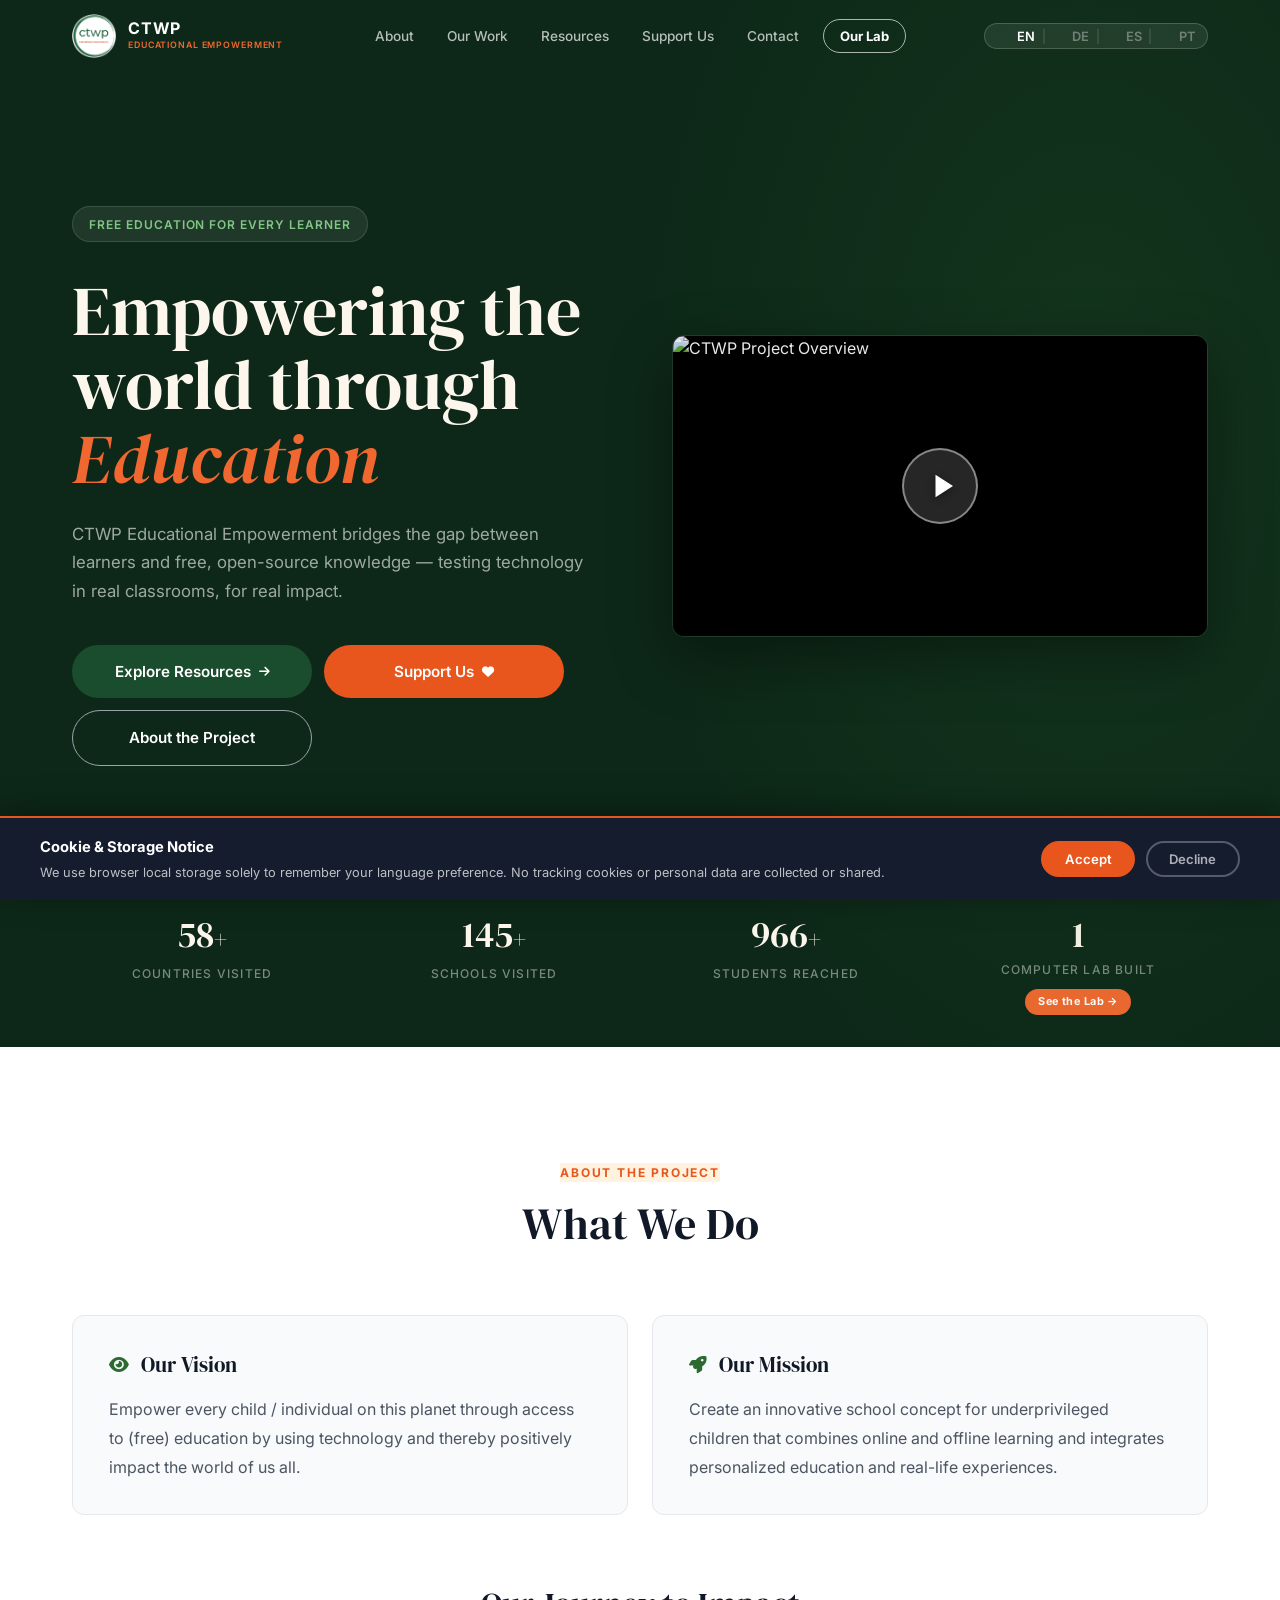
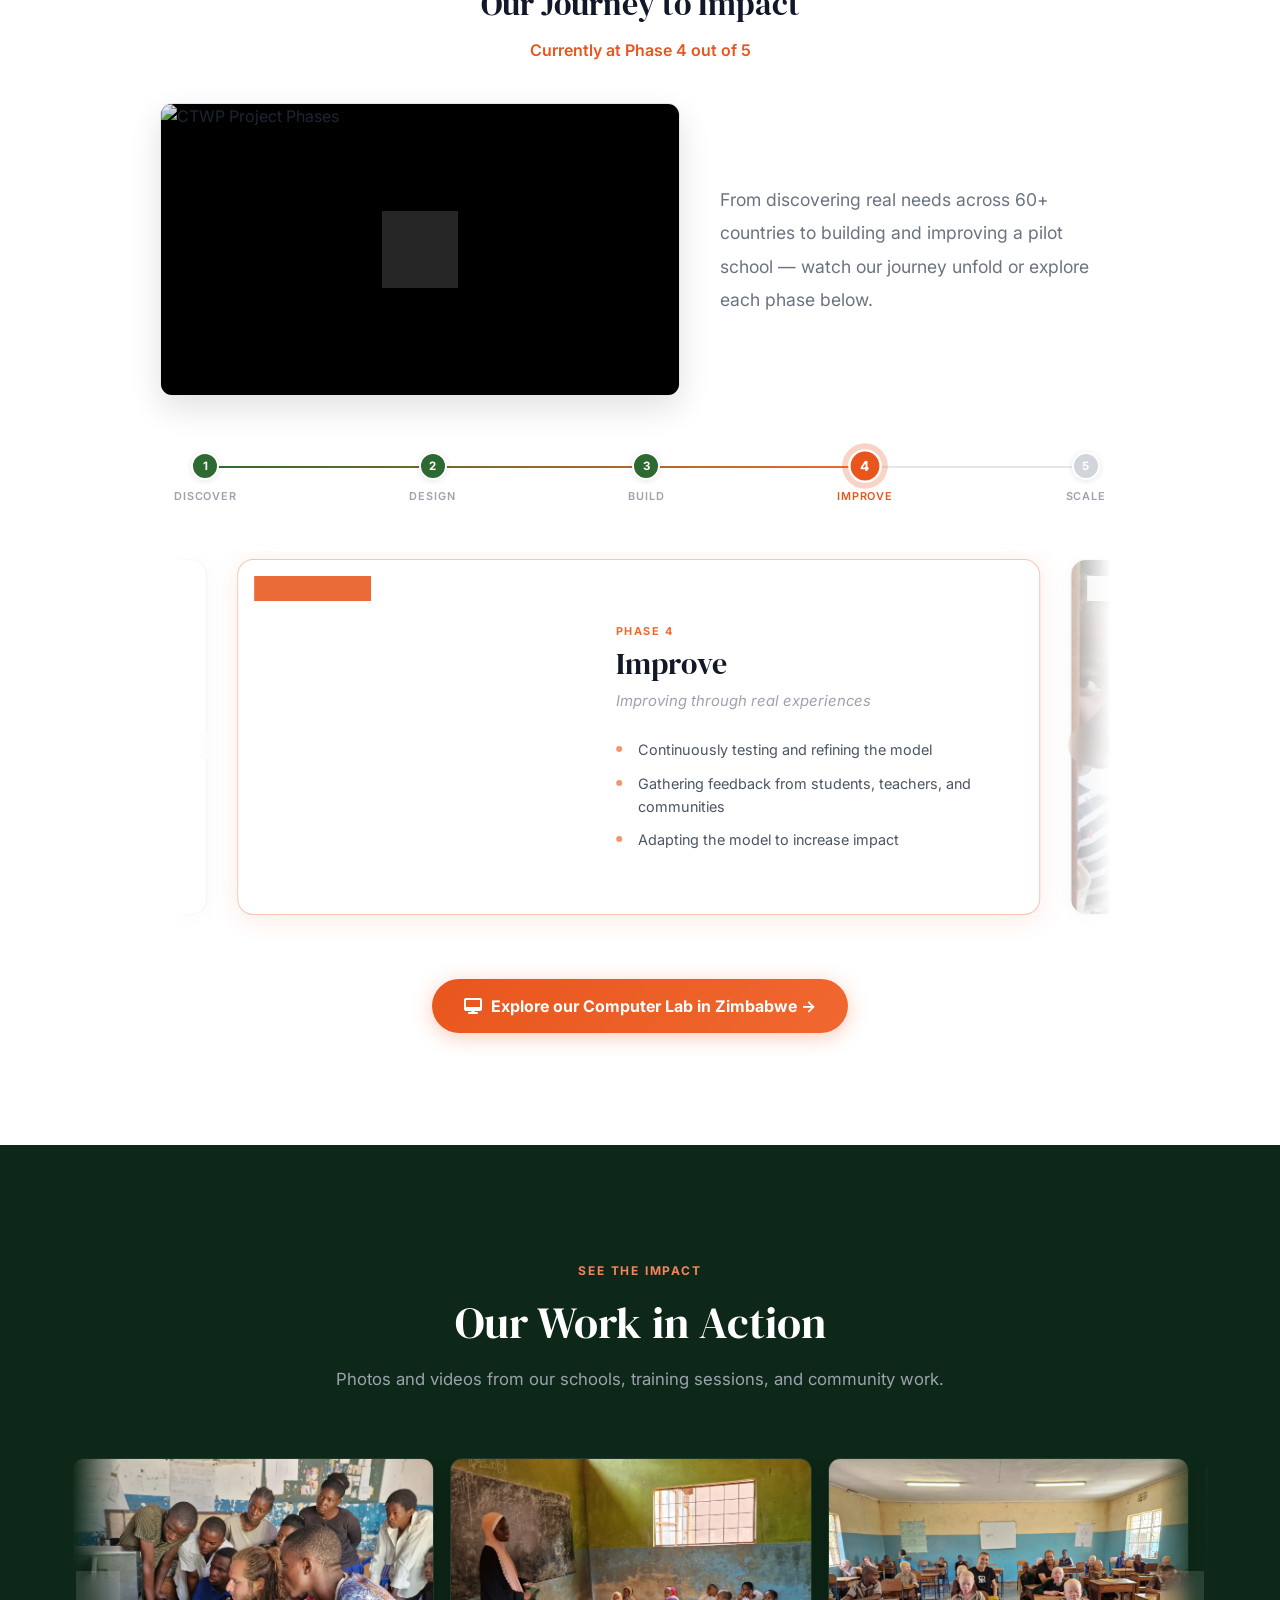
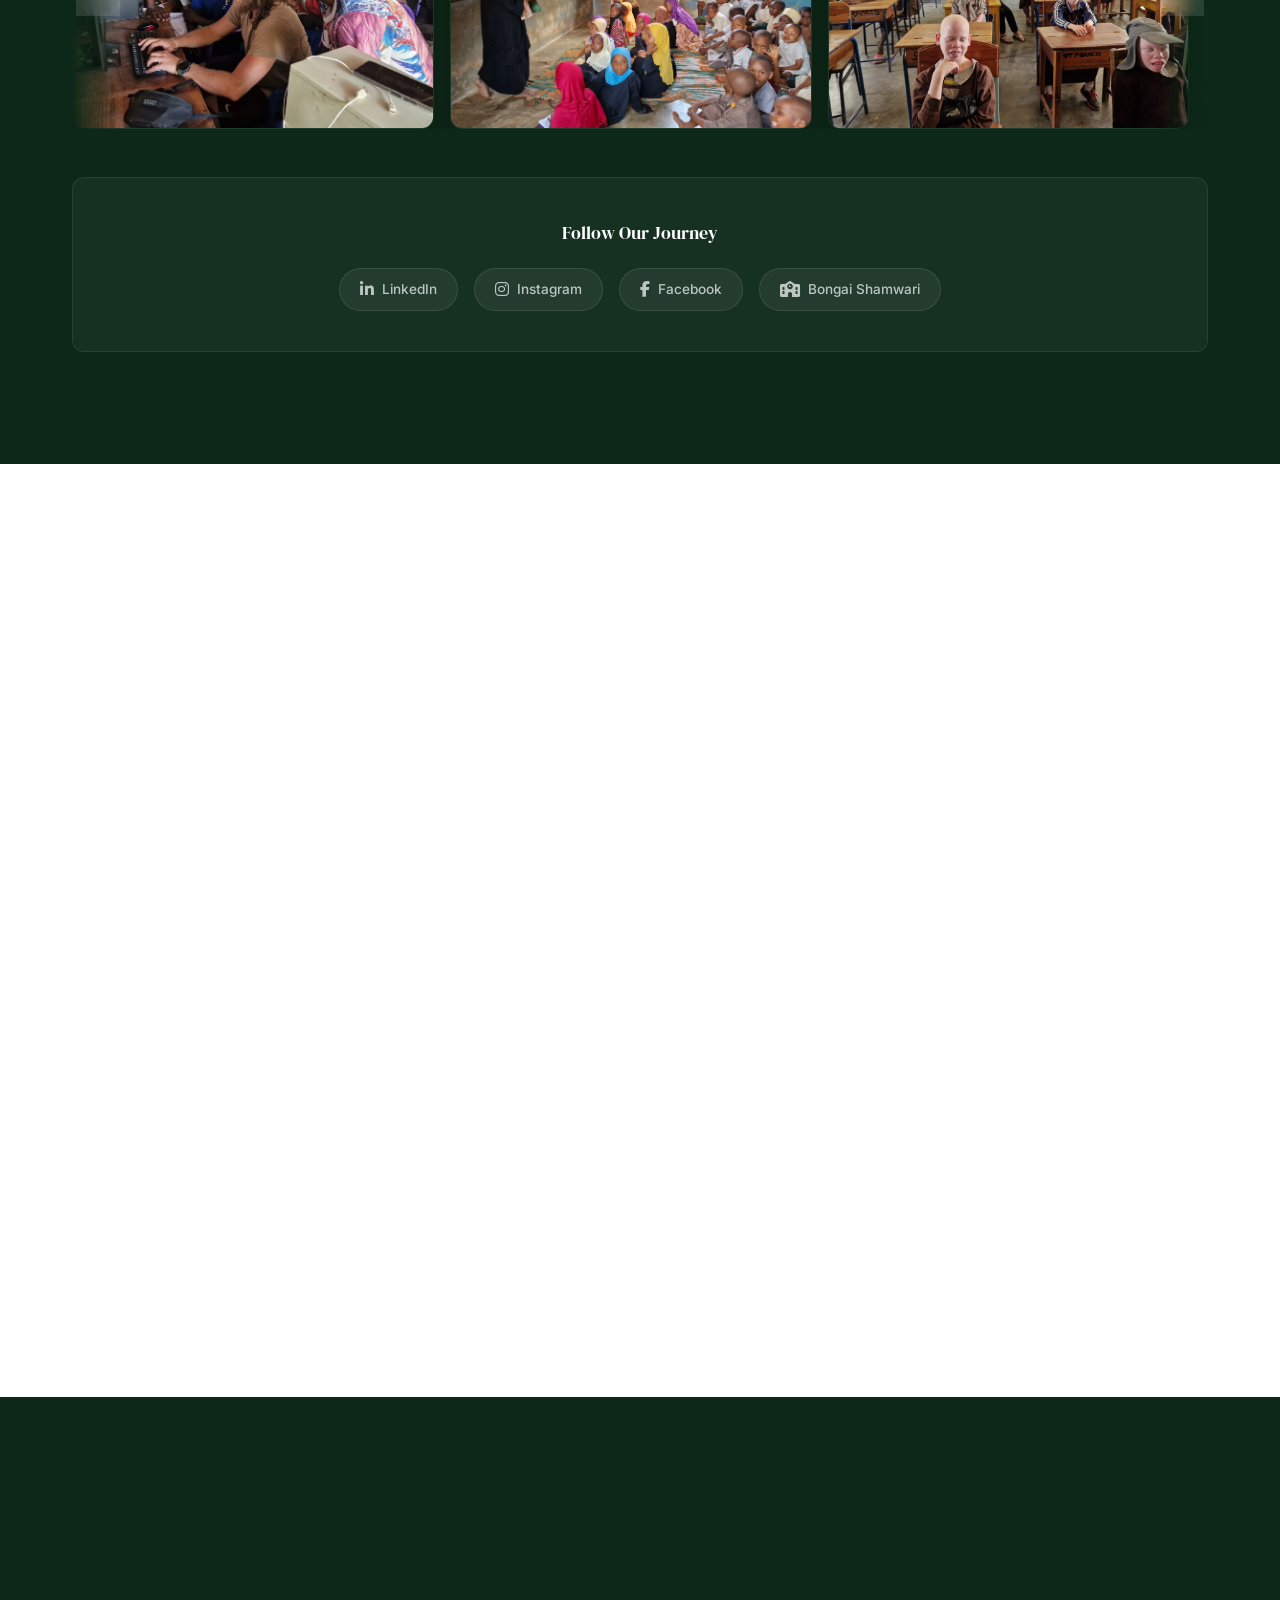
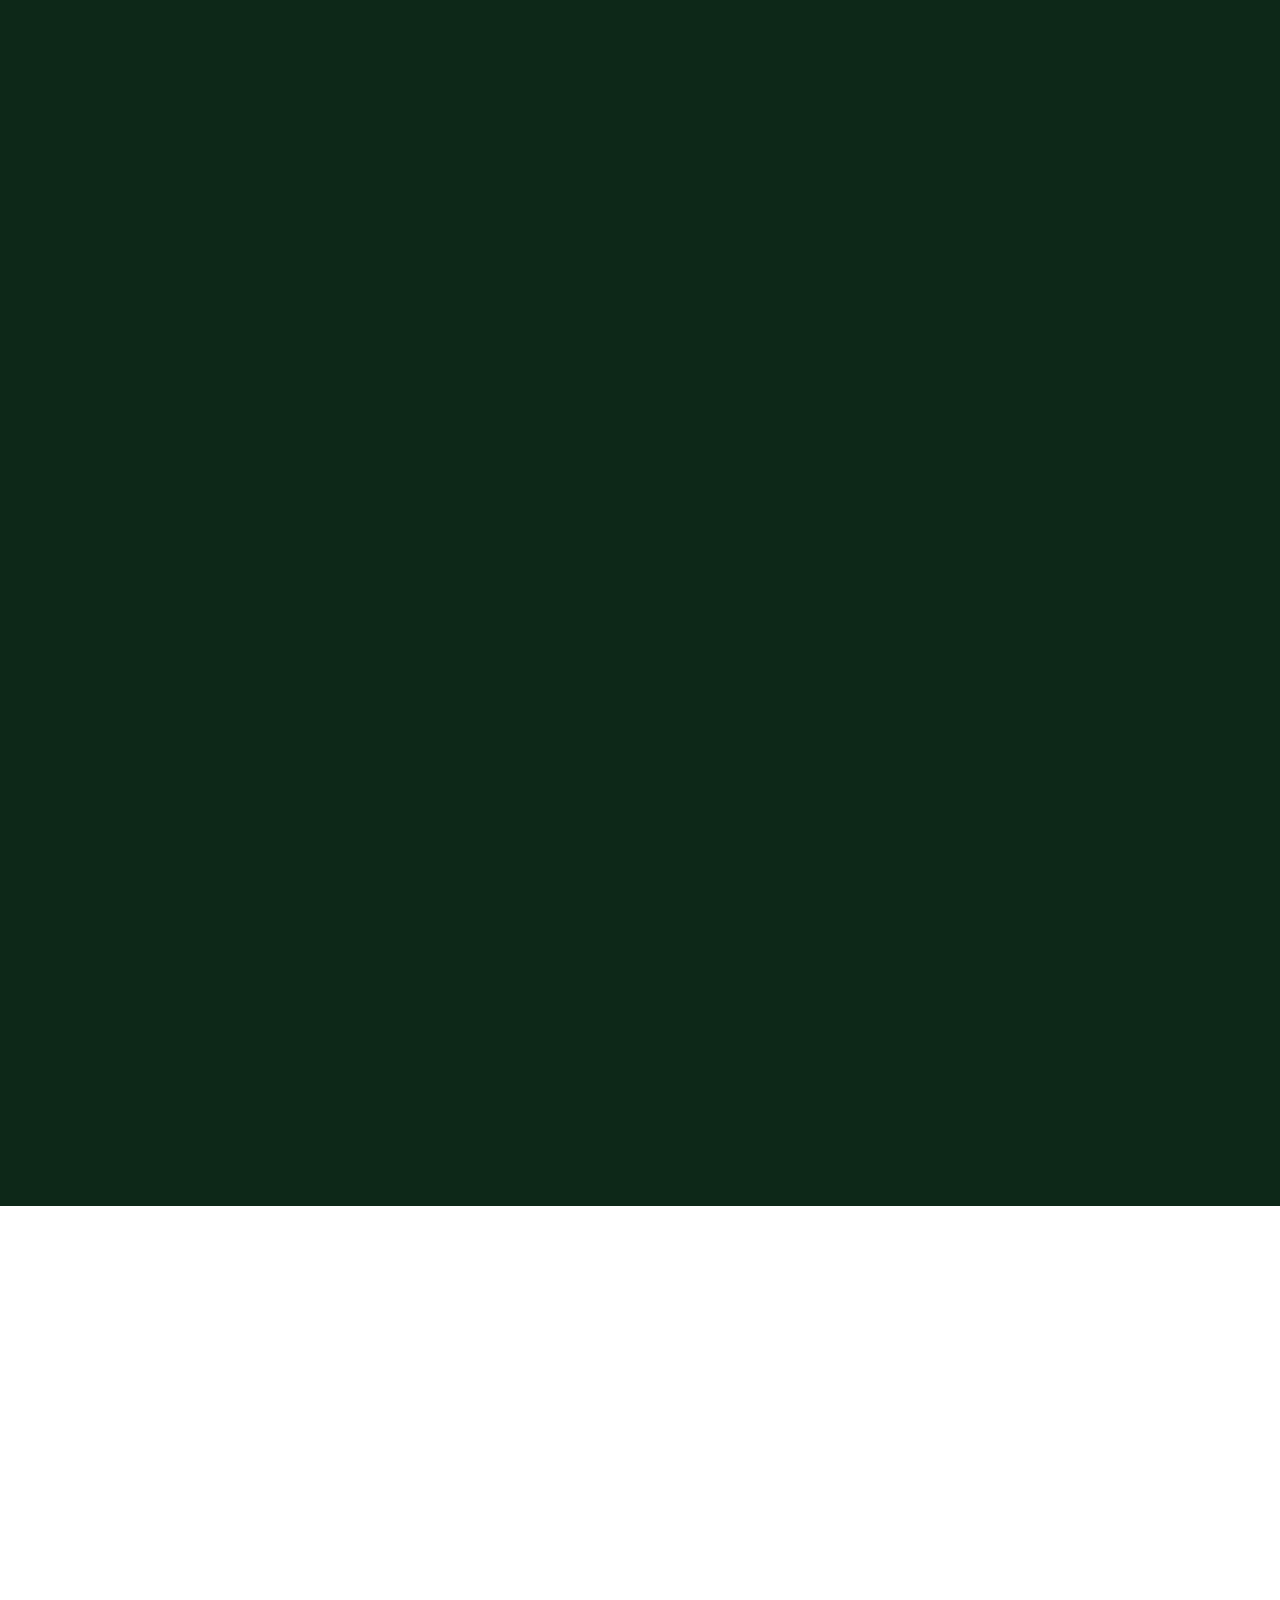
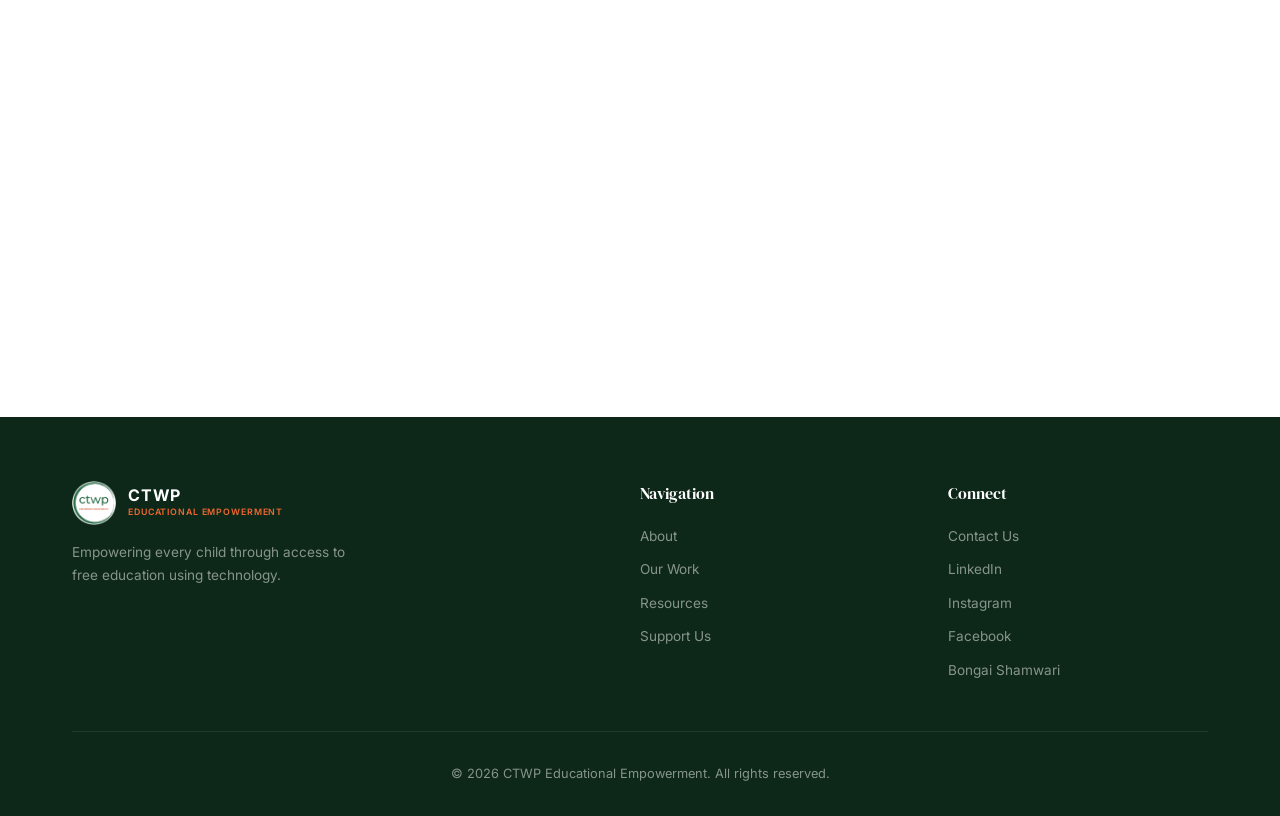
==== index.html @ 100e833b "i18n: add Portuguese (Brazil) as a fourth language UI: 4-way toggle EN | DE | ES | PT (Brazilian fla" ====
<!DOCTYPE html>
<html lang="en">
<head>
  <meta charset="UTF-8">
  <meta name="viewport" content="width=device-width, initial-scale=1.0">
  <meta name="description" content="CTWP Educational Empowerment offers free, curated learning resources for K–12 students, teachers, and university students — and builds computer labs for children in Zimbabwe and across Africa.">
  <meta name="keywords" content="free educational resources, education Africa, CTWP educational empowerment, digital education Zimbabwe, free learning resources, NGO education, teacher resources, student resources">
  <meta name="author" content="CTWP Educational Empowerment">
  <meta name="robots" content="index, follow">
  <title>CTWP Educational Empowerment | Free Learning Resources for Students &amp; Teachers</title>
  <!-- Canonical -->
  <link rel="canonical" href="https://www.ctwp-education.eu.org/">
  <!-- Open Graph -->
  <meta property="og:type" content="website">
  <meta property="og:url" content="https://www.ctwp-education.eu.org/">
  <meta property="og:site_name" content="CTWP Educational Empowerment">
  <meta property="og:title" content="CTWP Educational Empowerment | Free Learning Resources for Students &amp; Teachers">
  <meta property="og:description" content="Free curated learning resources for K–12 students, teachers, and university students — plus digital education projects in underserved communities across Africa.">
  <meta property="og:image" content="https://www.ctwp-education.eu.org/assets/images/Malawi_Salima_Classroom.webp">
  <meta property="og:locale" content="en_US">
  <meta property="og:locale:alternate" content="de_DE">
  <meta property="og:locale:alternate" content="es_ES">
  <meta property="og:locale:alternate" content="pt_BR">
  <link rel="alternate" hreflang="en" href="https://www.ctwp-education.eu.org/">
  <link rel="alternate" hreflang="de" href="https://www.ctwp-education.eu.org/">
  <link rel="alternate" hreflang="es" href="https://www.ctwp-education.eu.org/">
  <link rel="alternate" hreflang="pt-BR" href="https://www.ctwp-education.eu.org/">
  <link rel="alternate" hreflang="x-default" href="https://www.ctwp-education.eu.org/">
  <!-- Twitter Card -->
  <meta name="twitter:card" content="summary_large_image">
  <meta name="twitter:title" content="CTWP Educational Empowerment | Free Learning Resources">
  <meta name="twitter:description" content="Free curated learning resources for K–12 students, teachers, and university students — plus digital education projects in Africa.">
  <meta name="twitter:image" content="https://www.ctwp-education.eu.org/assets/images/Malawi_Salima_Classroom.webp">
  <!-- JSON-LD: Organization -->
  <script type="application/ld+json">
  {
    "@context": "https://schema.org",
    "@type": "NGO",
    "name": "CTWP Educational Empowerment",
    "url": "https://www.ctwp-education.eu.org/",
    "logo": "https://www.ctwp-education.eu.org/assets/images/Logos/ctwp%20logo%20round.webp",
    "description": "CTWP Educational Empowerment provides free educational resources for students and teachers worldwide, and builds digital learning infrastructure in underserved communities.",
    "foundingLocation": {
      "@type": "Place",
      "name": "Basel, Switzerland"
    },
    "areaServed": "Worldwide",
    "knowsAbout": ["Digital Education", "Free Learning Resources", "Educational Technology", "Africa Development"],
    "hasOfferCatalog": {
      "@type": "OfferCatalog",
      "name": "Free Educational Resources",
      "itemListElement": [
        {"@type": "Offer", "itemOffered": {"@type": "Course", "name": "K–12 Student Resources", "url": "https://www.ctwp-education.eu.org/students.html"}},
        {"@type": "Offer", "itemOffered": {"@type": "Course", "name": "Teacher Resources", "url": "https://www.ctwp-education.eu.org/teachers.html"}},
        {"@type": "Offer", "itemOffered": {"@type": "Course", "name": "University Student Resources", "url": "https://www.ctwp-education.eu.org/university.html"}}
      ]
    }
  }
  </script>
  <!-- DNS / Preconnect -->
  <link rel="preconnect" href="https://fonts.googleapis.com">
  <link rel="preconnect" href="https://fonts.gstatic.com" crossorigin>
  <link rel="preconnect" href="https://images.unsplash.com">
  <link rel="preconnect" href="https://cdnjs.cloudflare.com">
  <link rel="preconnect" href="https://cdn.jsdelivr.net">
  <link rel="dns-prefetch" href="https://www.youtube-nocookie.com">
  <link rel="dns-prefetch" href="https://i.ytimg.com">

  <!-- Critical CSS (blocking) -->
  <link rel="stylesheet" href="assets/css/style.css?v=21">

  <!-- Non-render-blocking: Google Fonts -->
  <link rel="preload" as="style" href="https://fonts.googleapis.com/css2?family=DM+Serif+Display:ital@0;1&family=Inter:wght@300;400;500;600;700&display=swap" onload="this.onload=null;this.rel='stylesheet'">
  <noscript><link href="https://fonts.googleapis.com/css2?family=DM+Serif+Display:ital@0;1&family=Inter:wght@300;400;500;600;700&display=swap" rel="stylesheet"></noscript>

  <!-- Non-render-blocking: Font Awesome -->
  <link rel="preload" as="style" href="https://cdnjs.cloudflare.com/ajax/libs/font-awesome/6.5.1/css/all.min.css" onload="this.onload=null;this.rel='stylesheet'">
  <noscript><link rel="stylesheet" href="https://cdnjs.cloudflare.com/ajax/libs/font-awesome/6.5.1/css/all.min.css"></noscript>

  <!-- Non-render-blocking: Flag icons -->
  <link rel="preload" as="style" href="https://cdn.jsdelivr.net/gh/lipis/flag-icons@7.2.3/css/flag-icons.min.css" onload="this.onload=null;this.rel='stylesheet'">
  <noscript><link rel="stylesheet" href="https://cdn.jsdelivr.net/gh/lipis/flag-icons@7.2.3/css/flag-icons.min.css"></noscript>

  <!-- Favicon & preload critical images -->
  <link rel="icon" type="image/webp" href="assets/images/Logos/ctwp logo round.webp">
  <link rel="preload" as="image" href="assets/images/Logos/ctwp logo round.webp" type="image/webp" fetchpriority="high">
  <link rel="preload" as="image" href="assets/images/Malawi_Salima_Classroom.webp" type="image/webp">
  <!-- Google tag (gtag.js) -->
  <script async src="https://www.googletagmanager.com/gtag/js?id=G-W6JYDY61WX"></script>
  <script>
    window.dataLayer = window.dataLayer || [];
    function gtag(){dataLayer.push(arguments);}
    gtag('js', new Date());
    gtag('config', 'G-W6JYDY61WX');
  </script>
</head>
<body>
  <!-- Preloader -->
  <div id="preloader">
    <div class="loader">
      <div class="loader-circle"></div>
      <span class="loader-text">CTWP</span>
    </div>
  </div>

  <!-- Navigation -->
  <header id="navbar">
    <nav class="nav-container">
      <a href="#hero" class="nav-logo">
        <img src="assets/images/Logos/ctwp logo round.webp" alt="CTWP Logo" class="logo-img" fetchpriority="high">
        <div class="logo-text">
          <span class="logo-name">CTWP</span>
          <span class="logo-tagline">EDUCATIONAL EMPOWERMENT</span>
        </div>
      </a>
      <ul class="nav-links" id="navLinks">
        <li><a href="#about" class="nav-link" data-i18n="nav.about">About</a></li>
        <li><a href="#gallery" class="nav-link" data-i18n="nav.work">Our Work</a></li>
        <li class="nav-dropdown">
          <a href="#resources" class="nav-link nav-link-has-dropdown" data-i18n="nav.resources">Resources <i class="fas fa-chevron-down"></i></a>
          <ul class="nav-dropdown-menu">
            <li><a href="students.html"><i class="fas fa-child"></i> <span data-i18n="nav.res.students">K–12 Students</span></a></li>
            <li><a href="university.html"><i class="fas fa-graduation-cap"></i> <span data-i18n="nav.res.uni">University</span></a></li>
            <li><a href="teachers.html"><i class="fas fa-chalkboard-teacher"></i> <span data-i18n="nav.res.teachers">Teachers</span></a></li>
          </ul>
        </li>
        <li><a href="#support" class="nav-link" data-i18n="nav.support">Support Us</a></li>
        <li><a href="#contact" class="nav-link" data-i18n="nav.contact">Contact</a></li>
        <li><a href="lab.html" class="nav-btn-lab" data-i18n="nav.lab">Our Lab</a></li>
      </ul>
      <button id="langToggle" class="lang-toggle"><span class="lang-opt" data-lang="en"><span class="fi fi-us"></span> EN</span><span class="lang-sep">|</span><span class="lang-opt" data-lang="de"><span class="fi fi-de"></span> DE</span><span class="lang-sep">|</span><span class="lang-opt" data-lang="es"><span class="fi fi-es"></span> ES</span><span class="lang-sep">|</span><span class="lang-opt" data-lang="pt"><span class="fi fi-br"></span> PT</span></button>
      <button class="hamburger" id="hamburger" aria-label="Toggle navigation">
        <span></span><span></span><span></span>
      </button>
    </nav>
  </header>

  <!-- Mobile Menu -->
  <div class="mobile-menu" id="mobileMenu">
    <ul class="mobile-nav-links">
      <li><a href="#about" class="mobile-link" data-i18n="nav.about">About</a></li>
      <li><a href="#gallery" class="mobile-link" data-i18n="nav.work">Our Work</a></li>
      <li><a href="#resources" class="mobile-link" data-i18n="nav.resources">Resources</a>
        <ul class="mobile-sub-links">
          <li><a href="students.html" class="mobile-sub-link" data-i18n="nav.res.students">K–12 Students</a></li>
          <li><a href="university.html" class="mobile-sub-link" data-i18n="nav.res.uni">University</a></li>
          <li><a href="teachers.html" class="mobile-sub-link" data-i18n="nav.res.teachers">Teachers</a></li>
        </ul>
      </li>
      <li><a href="#support" class="mobile-link" data-i18n="nav.support">Support Us</a></li>
      <li><a href="#contact" class="mobile-link" data-i18n="nav.contact">Contact</a></li>
      <li><a href="lab.html" class="nav-btn-lab" data-i18n="nav.lab" style="margin-left:0;margin-top:0.25rem;">Our Lab</a></li>
    </ul>
  </div>

  <!-- Hero Section -->
  <section id="hero" class="hero">
    <div class="hero-inner">
      <div class="hero-content">
        <div class="hero-badge" data-animate="fade-up">
          <span data-i18n="hero.badge">Free Education for Every Learner</span>
        </div>
        <h1 class="hero-title" data-animate="fade-up" data-delay="100" data-i18n-html="hero.title">
          Empowering the world through <em>Education</em>
        </h1>
        <p class="hero-subtitle" data-animate="fade-up" data-delay="200" data-i18n="hero.subtitle">
          CTWP Educational Empowerment bridges the gap between learners and free,
          open-source knowledge — testing technology in real classrooms, for real impact.
        </p>
        <div class="hero-cta" data-animate="fade-up" data-delay="300">
          <a href="#resources" class="btn btn-primary btn-lg">
            <span data-i18n="hero.cta.resources">Explore Resources</span>
            <i class="fas fa-arrow-right"></i>
          </a>
          <a href="#support" class="btn btn-accent btn-lg">
            <span data-i18n="hero.cta.support">Support Us</span>
            <i class="fas fa-heart"></i>
          </a>
          <a href="#about" class="btn btn-ghost btn-lg">
            <span data-i18n="hero.cta.about">About the Project</span>
          </a>
        </div>
      </div>
      <div class="hero-media" data-animate="fade-up" data-delay="400">
        <div class="hero-video">
          <div class="yt-facade" data-vid="l9BQB784iMY" role="button" tabindex="0" aria-label="Play CTWP Project Overview">
            <img src="https://i.ytimg.com/vi/l9BQB784iMY/maxresdefault.jpg" onerror="this.onerror=null;this.src='https://i.ytimg.com/vi/l9BQB784iMY/hqdefault.jpg'" alt="CTWP Project Overview" loading="lazy">
            <div class="yt-overlay"></div>
            <div class="yt-play"><svg viewBox="0 0 24 24" fill="none" xmlns="http://www.w3.org/2000/svg"><polygon points="6,3 20,12 6,21" fill="white"/></svg></div>
          </div>
        </div>
      </div>
    </div>
    <div class="hero-stats-bar">
      <div class="hero-stats-inner">
        <div class="stat-item">
          <span class="stat-number" data-count="60">0</span><span class="stat-plus">+</span>
          <span class="stat-label" data-i18n="stat.countries">Countries Visited</span>
        </div>
        <div class="stat-item">
          <span class="stat-number" data-count="150">0</span><span class="stat-plus">+</span>
          <span class="stat-label" data-i18n="stat.schools">Schools Visited</span>
        </div>
        <div class="stat-item">
          <span class="stat-number" data-count="1000">0</span><span class="stat-plus">+</span>
          <span class="stat-label" data-i18n="stat.students">Students Reached</span>
        </div>
        <a href="lab.html" class="stat-item stat-item-link">
          <span class="stat-number" data-count="1">0</span>
          <span class="stat-label" data-i18n="stat.labs">Computer Lab Built</span>
          <span class="stat-cta" data-i18n="stat.labs.cta">See the Lab →</span>
        </a>
      </div>
    </div>
  </section>

  <!-- About Section -->
  <section id="about" class="section">
    <div class="container">
      <div class="section-header" data-animate="fade-up">
        <span class="section-label section-label-orange" data-i18n="about.label">About the Project</span>
        <h2 class="section-title" data-i18n="about.title">What We Do</h2>
      </div>

      <!-- Compact Vision & Mission -->
      <div class="vm-row" data-animate="fade-up">
        <div class="vm-compact">
          <div class="vm-accent">
            <i class="fas fa-eye"></i>
            <h3 data-i18n="vision.title">Our Vision</h3>
          </div>
          <p data-i18n="vision.text">Empower every child / individual on this planet through access to (free) education by using technology and thereby positively impact the world of us all.</p>
        </div>
        <div class="vm-compact">
          <div class="vm-accent">
            <i class="fas fa-rocket"></i>
            <h3 data-i18n="mission.title">Our Mission</h3>
          </div>
          <p data-i18n="mission.text">Create an innovative school concept for underprivileged children that combines online and offline learning and integrates personalized education and real-life experiences.</p>
        </div>
      </div>

      <!-- Our Journey — Video + Phase Timeline -->
      <div class="journey" data-animate="fade-up">
        <div class="journey-header">
          <h3 class="subsection-title" data-i18n="journey.title">Our Journey to Impact</h3>
          <p class="subsection-desc" data-i18n="journey.subtitle">Currently at Phase 4 out of 5</p>
        </div>

        <div class="journey-layout">
          <div class="journey-video">
            <div class="yt-facade" data-vid="zky_9Jy7_Uo" role="button" tabindex="0" aria-label="Play CTWP Project Phases">
              <img src="https://i.ytimg.com/vi/zky_9Jy7_Uo/maxresdefault.jpg" onerror="this.onerror=null;this.src='https://i.ytimg.com/vi/zky_9Jy7_Uo/hqdefault.jpg'" alt="CTWP Project Phases" loading="lazy">
              <div class="yt-overlay"></div>
              <div class="yt-play"><svg viewBox="0 0 24 24" fill="none" xmlns="http://www.w3.org/2000/svg"><polygon points="6,3 20,12 6,21" fill="white"/></svg></div>
            </div>
          </div>
          <div class="journey-intro">
            <p data-i18n="journey.desc">From discovering real needs across 60+ countries to building and improving a pilot school — watch our journey unfold or explore each phase below.</p>
          </div>
        </div>

        <!-- Timeline Navigation -->
        <div class="phase-timeline" id="phaseTimeline">
          <div class="timeline-track">
            <div class="timeline-progress"></div>
          </div>
          <button class="timeline-step completed" data-slide="0"><span class="step-num">1</span><span class="step-label" data-i18n="phase.label.1">Discover</span></button>
          <button class="timeline-step completed" data-slide="1"><span class="step-num">2</span><span class="step-label" data-i18n="phase.label.2">Design</span></button>
          <button class="timeline-step completed" data-slide="2"><span class="step-num">3</span><span class="step-label" data-i18n="phase.label.3">Build</span></button>
          <button class="timeline-step current" data-slide="3"><span class="step-num">4</span><span class="step-label" data-i18n="phase.label.4">Improve</span></button>
          <button class="timeline-step future" data-slide="4"><span class="step-num">5</span><span class="step-label" data-i18n="phase.label.5">Scale</span></button>
        </div>

        <!-- Phase Slider -->
        <div class="phase-slider">
          <button class="slider-arrow slider-prev" id="phasePrev" aria-label="Previous phase">
            <i class="fas fa-chevron-left"></i>
          </button>
          <div class="slider-viewport">
            <div class="slider-track" id="phaseTrack">
              <div class="phase-slide phase-completed" data-phase="1">
                <div class="phase-slide-img">
                  <img src="assets/images/Malawi_Salima_Classroom.webp" alt="School visits around the world" loading="lazy">
                  <div class="phase-badge" data-i18n="badge.completed">Completed</div>
                </div>
                <div class="phase-slide-content">
                  <div class="phase-num">Phase 1</div>
                  <h4 data-i18n="phase1.title">Discover</h4>
                  <p class="phase-tagline" data-i18n="phase1.tagline">Understanding real needs before creating solutions</p>
                  <ul>
                    <li data-i18n="phase1.li1">Visited 150+ schools and universities across 60+ countries</li>
                    <li data-i18n="phase1.li2">Trained teachers and students in digital learning and AI tools</li>
                    <li data-i18n="phase1.li3">Completed education and training in pedagogy, learning science, and edtech</li>
                  </ul>
                </div>
              </div>
              <div class="phase-slide phase-completed" data-phase="2">
                <div class="phase-slide-media">
                  <div class="yt-facade" data-vid="BunAyvuqOao" role="button" tabindex="0" aria-label="Play CTWP Design Phase">
                    <img src="https://i.ytimg.com/vi/BunAyvuqOao/maxresdefault.jpg" onerror="this.onerror=null;this.src='https://i.ytimg.com/vi/BunAyvuqOao/hqdefault.jpg'" alt="CTWP Design Phase" loading="lazy">
                    <div class="yt-overlay"></div>
                    <div class="yt-play"><svg viewBox="0 0 24 24" fill="none" xmlns="http://www.w3.org/2000/svg"><polygon points="6,3 20,12 6,21" fill="white"/></svg></div>
                  </div>
                  <div class="phase-badge" data-i18n="badge.completed">Completed</div>
                </div>
                <div class="phase-slide-content">
                  <div class="phase-num">Phase 2</div>
                  <h4 data-i18n="phase2.title">Design</h4>
                  <p class="phase-tagline" data-i18n="phase2.tagline">Turning insights into a powerful learning model</p>
                  <ul>
                    <li data-i18n="phase2.li1">Built a future-ready school concept</li>
                    <li data-i18n="phase2.li2">Combined online and offline learning experiences</li>
                    <li data-i18n="phase2.li3">Focused on personalized learning and real-life skills</li>
                  </ul>
                </div>
              </div>
              <div class="phase-slide phase-completed" data-phase="3">
                <div class="phase-slide-img">
                  <img src="assets/images/Computer Lab/mission.webp" alt="Pilot school built in Zimbabwe" loading="lazy">
                  <div class="phase-badge" data-i18n="badge.completed">Completed</div>
                </div>
                <div class="phase-slide-content">
                  <div class="phase-num">Phase 3</div>
                  <h4 data-i18n="phase3.title">Build</h4>
                  <p class="phase-tagline" data-i18n="phase3.tagline">From vision to real-world impact</p>
                  <ul>
                    <li data-i18n="phase3.li1">Launched our pilot school</li>
                    <li data-i18n="phase3.li2">Created a safe and inspiring learning environment</li>
                    <li data-i18n="phase3.li3">Tested the model in everyday school life</li>
                  </ul>
                  <a href="lab.html" class="phase-lab-btn"><i class="fas fa-desktop"></i> <span data-i18n="lab.banner">Explore our Computer Lab in Zimbabwe →</span></a>
                </div>
              </div>
              <div class="phase-slide phase-active" data-phase="4">
                <div class="phase-slide-media">
                  <video autoplay muted loop playsinline style="width:100%;height:100%;object-fit:cover;position:absolute;inset:0;">
                    <source src="assets/images/VID-20260209-WA0001.mp4" type="video/mp4">
                  </video>
                  <div class="phase-badge" data-i18n="badge.current">Current Phase</div>
                </div>
                <div class="phase-slide-content">
                  <div class="phase-num">Phase 4</div>
                  <h4 data-i18n="phase4.title">Improve</h4>
                  <p class="phase-tagline" data-i18n="phase4.tagline">Improving through real experiences</p>
                  <ul>
                    <li data-i18n="phase4.li1">Continuously testing and refining the model</li>
                    <li data-i18n="phase4.li2">Gathering feedback from students, teachers, and communities</li>
                    <li data-i18n="phase4.li3">Adapting the model to increase impact</li>
                  </ul>
                </div>
              </div>
              <div class="phase-slide phase-future" data-phase="5">
                <div class="phase-slide-img">
                  <img src="assets/images/IMG-20251204-WA0085.webp" alt="Scaling education globally" loading="lazy">
                  <div class="phase-badge" data-i18n="badge.upcoming">Upcoming</div>
                </div>
                <div class="phase-slide-content">
                  <div class="phase-num">Phase 5</div>
                  <h4 data-i18n="phase5.title">Scale</h4>
                  <p class="phase-tagline" data-i18n="phase5.tagline">Scaling what works to reach more children</p>
                  <ul>
                    <li data-i18n="phase5.li1">Build strategic partnerships with schools and organizations</li>
                    <li data-i18n="phase5.li2">Prepare the model for global replication</li>
                    <li data-i18n="phase5.li3">Expand access to meaningful education worldwide</li>
                  </ul>
                </div>
              </div>
            </div>
          </div>
          <button class="slider-arrow slider-next" id="phaseNext" aria-label="Next phase">
            <i class="fas fa-chevron-right"></i>
          </button>
        </div>
        <div class="phase-lab-banner" data-animate="fade-up">
          <a href="lab.html"><i class="fas fa-desktop"></i> <span data-i18n="lab.banner">Explore our Computer Lab in Zimbabwe →</span></a>
        </div>
      </div>
    </div>
  </section>

  <!-- Gallery / Our Work Section -->
  <section id="gallery" class="section section-dark">
    <div class="container">
      <div class="section-header" data-animate="fade-up">
        <span class="section-label" data-i18n="gallery.label">See the Impact</span>
        <h2 class="section-title" data-i18n="gallery.title">Our Work in Action</h2>
        <p class="section-subtitle" data-i18n="gallery.subtitle">Photos and videos from our schools, training sessions, and community work.</p>
      </div>

      <!-- Gallery Slider -->
      <div class="gallery-slider-wrap" data-animate="fade-up">
        <button class="gallery-arrow gallery-prev" id="galleryPrev" aria-label="Previous"><i class="fas fa-chevron-left"></i></button>
        <div class="gallery-slider-viewport">
          <div class="gallery-slider-track" id="galleryTrack">
            <!-- Slides will be cloned by JS for infinite loop -->
            <div class="gallery-slide"><img src="assets/images/Our work in action/20230418_095144.webp" alt="Digital Skills Training" loading="lazy"><span class="gallery-caption">Digital Skills Training</span></div>
            <div class="gallery-slide"><img src="assets/images/Our work in action/20230220_145920.webp" alt="School Visit" loading="lazy"><span class="gallery-caption">School Visit</span></div>
            <div class="gallery-slide"><img src="assets/images/Our work in action/20230323_150507.webp" alt="Community Visit" loading="lazy"><span class="gallery-caption">Community Visit</span></div>
            <div class="gallery-slide"><img src="assets/images/Our work in action/20230323_152555.webp" alt="Community Engagement" loading="lazy"><span class="gallery-caption">Community Engagement</span></div>
            <div class="gallery-slide"><img src="assets/images/Our work in action/20230421_144739.webp" alt="School Visit" loading="lazy"><span class="gallery-caption">School Visit</span></div>
            <div class="gallery-slide"><img src="assets/images/Our work in action/20230426_155426.webp" alt="Learning Together" loading="lazy"><span class="gallery-caption">Learning Together</span></div>
            <div class="gallery-slide"><img src="assets/images/Our work in action/20230501_132313.webp" alt="Refugee Camp School Visit" loading="lazy"><span class="gallery-caption">Refugee Camp School Visit</span></div>
            <div class="gallery-slide"><img src="assets/images/Our work in action/20230526_125406.webp" alt="Learning Together" loading="lazy"><span class="gallery-caption">Learning Together</span></div>
            <div class="gallery-slide"><img src="assets/images/Our work in action/20230608_123325.webp" alt="Teacher Training" loading="lazy"><span class="gallery-caption">Teacher Training</span></div>
            <div class="gallery-slide"><img src="assets/images/Our work in action/IMG-20230430-WA0005.webp" alt="Learning Together" loading="lazy"><span class="gallery-caption">Learning Together</span></div>
            <div class="gallery-slide"><img src="assets/images/Our work in action/IMG-20230522-WA0091.webp" alt="Learning Together" loading="lazy"><span class="gallery-caption">Learning Together</span></div>
            <div class="gallery-slide"><img src="assets/images/Our work in action/IMG-20230607-WA0081.webp" alt="Learning Together" loading="lazy"><span class="gallery-caption">Learning Together</span></div>
            <div class="gallery-slide"><img src="assets/images/Our work in action/IMG_20230221_183740_748.webp" alt="Learning Together" loading="lazy"><span class="gallery-caption">Learning Together</span></div>
            <div class="gallery-slide"><img src="assets/images/Our work in action/IMG_20230321_130002_786.webp" alt="Learning Together" loading="lazy"><span class="gallery-caption">Learning Together</span></div>
            <div class="gallery-slide"><img src="assets/images/Our work in action/IMG_20230328_100155_760.webp" alt="Learning Together" loading="lazy"><span class="gallery-caption">Learning Together</span></div>
            <div class="gallery-slide"><img src="assets/images/Our work in action/IMG_20230328_100155_887.webp" alt="Teacher Training" loading="lazy"><span class="gallery-caption">Teacher Training</span></div>
            <div class="gallery-slide"><img src="assets/images/Our work in action/IMG_20230331_141143_982.webp" alt="Learning Together" loading="lazy"><span class="gallery-caption">Learning Together</span></div>
            <div class="gallery-slide"><img src="assets/images/Our work in action/IMG_20230423_142036_218.webp" alt="Learning Together" loading="lazy"><span class="gallery-caption">Learning Together</span></div>
            <div class="gallery-slide"><img src="assets/images/Our work in action/IMG_20230423_142036_736.webp" alt="Learning Together" loading="lazy"><span class="gallery-caption">Learning Together</span></div>
            <div class="gallery-slide"><img src="assets/images/Our work in action/IMG_20230430_093404_606.webp" alt="School Visit" loading="lazy"><span class="gallery-caption">School Visit</span></div>
            <div class="gallery-slide"><img src="assets/images/Our work in action/IMG_20230511_110617_312.webp" alt="Teacher Training" loading="lazy"><span class="gallery-caption">Teacher Training</span></div>
          </div>
        </div>
        <button class="gallery-arrow gallery-next" id="galleryNext" aria-label="Next"><i class="fas fa-chevron-right"></i></button>
      </div>

      <!-- Social & Partner Links -->
      <div class="social-bar" data-animate="fade-up">
        <h4 data-i18n="gallery.follow">Follow Our Journey</h4>
        <div class="social-bar-links">
          <a href="https://ch.linkedin.com/company/ctwp-educationlempowerment" target="_blank" rel="noopener" class="social-bar-link">
            <i class="fab fa-linkedin-in"></i><span>LinkedIn</span>
          </a>
          <a href="https://www.instagram.com/ctwp_educationalempowerment/" target="_blank" rel="noopener" class="social-bar-link">
            <i class="fab fa-instagram"></i><span>Instagram</span>
          </a>
          <a href="https://www.facebook.com/profile.php?id=100091277141645" target="_blank" rel="noopener" class="social-bar-link">
            <i class="fab fa-facebook-f"></i><span>Facebook</span>
          </a>
          <a href="https://bongai-shamwari.org/en/" target="_blank" rel="noopener" class="social-bar-link">
            <i class="fas fa-school"></i><span>Bongai Shamwari</span>
          </a>
        </div>
      </div>
    </div>
  </section>

  <!-- Resources Section -->
  <section id="resources" class="section">
    <div class="container">
      <div class="section-header" data-animate="fade-up">
        <span class="section-label section-label-orange" data-i18n="resources.label">Free Learning Tools</span>
        <h2 class="section-title" data-i18n="resources.title">Educational Resources</h2>
        <p class="section-subtitle" data-i18n="resources.subtitle">Curated free resources to enhance learning and teaching with technology.</p>
      </div>

      <div class="resource-cards" data-animate="fade-up">
        <a href="students.html" class="resource-role-card">
          <div class="role-card-img">
            <img src="assets/images/K12.webp" alt="K-12 students learning" loading="lazy">
          </div>
          <div class="role-card-body">
            <div class="role-card-icon"><i class="fas fa-school"></i></div>
            <h3 data-i18n="resources.k12.title">School Students (K-12)</h3>
            <p data-i18n="resources.k12.desc">Free courses, interactive coding tools, science simulations, AI tutors, and language platforms for K–12 learners.</p>
            <span class="role-card-link"><span data-i18n="resources.k12.link">Explore School Resources</span> <i class="fas fa-arrow-right"></i></span>
          </div>
        </a>
        <a href="university.html" class="resource-role-card">
          <div class="role-card-img">
            <img src="assets/images/Student.webp" alt="University students" loading="lazy">
          </div>
          <div class="role-card-body">
            <div class="role-card-icon"><i class="fas fa-user-graduate"></i></div>
            <h3 data-i18n="resources.uni.title">University Students</h3>
            <p data-i18n="resources.uni.desc">Academic research tools, free textbooks, productivity apps, AI assistants, and open courseware for higher education.</p>
            <span class="role-card-link"><span data-i18n="resources.uni.link">Explore University Resources</span> <i class="fas fa-arrow-right"></i></span>
          </div>
        </a>
        <a href="teachers.html" class="resource-role-card">
          <div class="role-card-img">
            <img src="assets/images/Teacher.webp" alt="Teacher in classroom" loading="lazy">
          </div>
          <div class="role-card-body">
            <div class="role-card-icon"><i class="fas fa-chalkboard-teacher"></i></div>
            <h3 data-i18n="resources.teacher.title">Educators &amp; Teachers</h3>
            <p data-i18n="resources.teacher.desc">Lesson plans, AI teaching tools, classroom management, assessment resources, and professional development.</p>
            <span class="role-card-link"><span data-i18n="resources.teacher.link">Explore Educator Resources</span> <i class="fas fa-arrow-right"></i></span>
          </div>
        </a>
      </div>
    </div>
  </section>

  <!-- Support Us Section -->
  <section id="support" class="section section-dark">
    <div class="container">
      <div class="section-header" data-animate="fade-up">
        <span class="section-label" data-i18n="support.label">Make an Impact</span>
        <h2 class="section-title" data-i18n="support.title">Support Us</h2>
        <p class="section-subtitle" data-i18n="support.subtitle">Whether you're an individual or a company — there are many ways to contribute to our mission.</p>
      </div>

      <div class="support-tabs" data-animate="fade-up">
<div class="tab-buttons">
          <button class="tab-btn active" data-tab="individuals" data-i18n="tab.individuals"><i class="fas fa-user"></i> For Individuals</button>
          <button class="tab-btn" data-tab="companies" data-i18n="tab.companies"><i class="fas fa-building"></i> For Companies</button>
        </div>

        <div class="tab-content active" id="tab-individuals">
          <div class="support-grid">
            <div class="support-card">
              <i class="fas fa-hand-holding-heart"></i>
              <h4 data-i18n="support.donate.title">Donate</h4>
              <p data-i18n="support.donate.desc">Every contribution directly funds technology access, teacher training, and learning materials for children in need.</p>
            </div>
            <div class="support-card">
              <i class="fas fa-hands-helping"></i>
              <h4 data-i18n="support.volunteer.title">Volunteer</h4>
              <p data-i18n="support.volunteer.desc">Share your skills in tech, education, content creation, or marketing — remotely or on-site in Zimbabwe.</p>
            </div>
            <div class="support-card">
              <i class="fas fa-users"></i>
              <h4 data-i18n="support.member.title">Become a Member</h4>
              <p data-i18n="support.member.desc">Join the Bongai Shamwari community. Your yearly membership forms the financial foundation we build on.</p>
            </div>
            <div class="support-card">
              <i class="fas fa-share-alt"></i>
              <h4 data-i18n="support.spread.title">Spread the Word</h4>
              <p data-i18n="support.spread.desc">Share our mission on social media and in your network. Awareness is the first step to meaningful change.</p>
            </div>
          </div>
        </div>

        <div class="tab-content" id="tab-companies">
          <div class="support-grid">
            <div class="support-card support-card-featured">
              <i class="fas fa-building"></i>
              <h4 data-i18n="support.corp.title">Corporate Sponsorship</h4>
              <p data-i18n="support.corp.desc">Partner as a main sponsor like Trelleborg. Fund digital infrastructure, computer labs, and educational programs. Get visibility and impact reports.</p>
            </div>
            <div class="support-card">
              <i class="fas fa-laptop"></i>
              <h4 data-i18n="support.tech.title">Technology Donations</h4>
              <p data-i18n="support.tech.desc">Donate laptops, tablets, or other devices to equip our computer labs and classrooms with the tools students need.</p>
            </div>
            <div class="support-card">
              <i class="fas fa-graduation-cap"></i>
              <h4 data-i18n="support.employee.title">Employee Volunteering</h4>
              <p data-i18n="support.employee.desc">Send skilled employees to train teachers and students in digital literacy, coding, and AI tools as part of your CSR program.</p>
            </div>
            <div class="support-card">
              <i class="fas fa-handshake"></i>
              <h4 data-i18n="support.partner.title">Strategic Partnership</h4>
              <p data-i18n="support.partner.desc">Co-develop educational programs, provide software licenses, or support our scaling strategy across new regions.</p>
            </div>
          </div>
        </div>
      </div>

      <!-- Donate CTA -->
      <div class="donate-cta" data-animate="fade-up">
        <div class="donate-cta-content">
          <h3 data-i18n="cta.title">Every Contribution Counts</h3>
          <p data-i18n="cta.desc">100% of donations go directly to education programs. Bank transfers have zero transaction fees.</p>
        </div>
        <div class="donate-cta-buttons">
          <a href="https://bongai-shamwari.org/en/donations-digital-education/" target="_blank" rel="noopener" class="btn btn-accent btn-lg">
            <span data-i18n="cta.donate">Donate Now</span>
            <i class="fas fa-heart"></i>
          </a>
          <a href="#contact" class="btn btn-ghost btn-lg">
            <span data-i18n="cta.sponsor">Become a Sponsor</span>
            <i class="fas fa-arrow-right"></i>
          </a>
        </div>
      </div>

      <!-- Sponsors Lane -->
      <div class="sponsors-lane" data-animate="fade-up">
        <p class="sponsors-label" data-i18n="sponsors.label">Our Partners &amp; Sponsors</p>
        <div class="sponsors-row">
          <a href="https://www.trelleborg.com/en" target="_blank" rel="noopener" class="sponsor-item sponsor-main">
            <img src="assets/images/Logos/Trelleborg Corporate logo.webp" alt="Trelleborg" loading="lazy">
            <span class="sponsor-tag" data-i18n="sponsor.main_sponsor">Main Sponsor</span>
          </a>
          <a href="https://bongai-shamwari.org/en/" target="_blank" rel="noopener" class="sponsor-item sponsor-main">
            <img src="assets/images/Logos/logo_bongai-shamwari.webp" alt="Bongai Shamwari" loading="lazy">
            <span class="sponsor-tag" data-i18n="sponsor.main_partner">Main Partner</span>
          </a>
          <a href="https://tns.hr/" target="_blank" rel="noopener" class="sponsor-item sponsor-main sponsor-tight">
            <img src="assets/images/Logos/logo-ti-nisi-sam.webp" alt="Ti Nisi Sam" loading="lazy">
            <span class="sponsor-tag" data-i18n="sponsor.partner">Partner</span>
          </a>
          <a href="https://gogetfunding.com/zavrsimo-izgradnju-veros-home-doma-za-djecu-u-podnozju-kilimanjara/" target="_blank" rel="noopener" class="sponsor-item sponsor-main sponsor-tight sponsor-zoom">
            <img src="assets/images/Logos/logo-veros-home-2.webp" alt="Vero's Home" loading="lazy">
            <span class="sponsor-tag" data-i18n="sponsor.partner">Partner</span>
          </a>
          <a href="#contact" class="sponsor-item sponsor-main sponsor-placeholder">
            <div class="sponsor-placeholder-box">
              <span data-i18n="sponsor.placeholder">Here could be your logo</span>
            </div>
            <span class="sponsor-tag sponsor-tag-plus"><i class="fas fa-plus"></i></span>
          </a>
        </div>
      </div>
    </div>
  </section>

  <!-- Contact Section -->
  <section id="contact" class="section">
    <div class="container">
      <div class="contact-layout">
        <div class="contact-left" data-animate="fade-up">
          <span class="section-label section-label-orange" data-i18n="contact.label">Get Involved</span>
          <h2 class="section-title" data-i18n="contact.title">Let's Build the Future of Education</h2>
          <p class="contact-desc" data-i18n="contact.desc">
            Whether you're an investor, educator, potential partner, or simply
            curious about our work — we'd love to hear from you.
          </p>
          <div class="contact-details">
            <div class="contact-item">
              <i class="fas fa-envelope"></i>
              <a href="mailto:ctwp.ee@gmail.com">ctwp.ee@gmail.com</a>
            </div>
            <div class="contact-item">
              <i class="fas fa-map-marker-alt"></i>
              <span data-i18n="contact.location">Zurich, Switzerland (HQ)</span>
            </div>
          </div>
          <div class="social-links">
            <a href="https://ch.linkedin.com/company/ctwp-educationlempowerment" target="_blank" rel="noopener" class="social-link" aria-label="LinkedIn"><i class="fab fa-linkedin-in"></i></a>
            <a href="https://www.instagram.com/ctwp_educationalempowerment/" target="_blank" rel="noopener" class="social-link" aria-label="Instagram"><i class="fab fa-instagram"></i></a>
            <a href="https://www.facebook.com/profile.php?id=100091277141645" target="_blank" rel="noopener" class="social-link" aria-label="Facebook"><i class="fab fa-facebook-f"></i></a>
          </div>
        </div>
        <div class="contact-right" data-animate="fade-up" data-delay="100">
          <form class="contact-form" id="contactForm">
            <h3 class="form-title" data-i18n="contact.form.title">Send us a message</h3>
            <div class="form-group">
              <label for="name" data-i18n="form.name">Name</label>
              <input type="text" id="name" name="name" required placeholder="Your full name" data-i18n-ph="form.name.ph">
            </div>
            <div class="form-group">
              <label for="email" data-i18n="form.email">Email</label>
              <input type="email" id="email" name="email" required placeholder="your@email.com" data-i18n-ph="form.email.ph">
            </div>
            <div class="form-group">
              <label for="interest" data-i18n="form.interest">I'm interested as...</label>
              <select id="interest" name="interest" required>
                <option value="" disabled selected data-i18n="form.select">Select an option</option>
                <option value="donor" data-i18n="form.donor">A Donor</option>
                <option value="sponsor" data-i18n="form.corp_sponsor">A Corporate Sponsor</option>
                <option value="teacher" data-i18n="form.teacher_role">A Teacher</option>
                <option value="student" data-i18n="form.student_role">A Student</option>
                <option value="volunteer" data-i18n="form.volunteer">A Volunteer</option>
                <option value="partner" data-i18n="form.partner_role">A Partner Organization</option>
                <option value="other" data-i18n="form.other">Other</option>
              </select>
            </div>
            <div class="form-group">
              <label for="message" data-i18n="form.message">Message</label>
              <textarea id="message" name="message" rows="4" required placeholder="Tell us how you'd like to get involved..." data-i18n-ph="form.message.ph"></textarea>
            </div>
            <button type="submit" class="btn btn-primary btn-lg btn-full">
              <span data-i18n="form.submit">Send Message</span>
              <i class="fas fa-paper-plane"></i>
            </button>
          </form>
        </div>
      </div>
    </div>
  </section>

  <!-- Footer -->
  <footer class="footer">
    <div class="container">
      <div class="footer-grid">
        <div class="footer-brand">
          <a href="#hero" class="nav-logo">
            <img src="assets/images/Logos/ctwp logo round.webp" alt="CTWP Logo" class="logo-img" loading="lazy">
            <div class="logo-text">
              <span class="logo-name">CTWP</span>
              <span class="logo-tagline">EDUCATIONAL EMPOWERMENT</span>
            </div>
          </a>
          <p class="footer-description" data-i18n="footer.desc">Empowering every child through access to free education using technology.</p>
        </div>
        <div class="footer-links-group">
          <h4 data-i18n="footer.nav">Navigation</h4>
          <ul>
            <li><a href="#about" data-i18n="footer.about">About</a></li>
            <li><a href="#gallery" data-i18n="footer.work">Our Work</a></li>
            <li><a href="#resources" data-i18n="footer.resources">Resources</a></li>
            <li><a href="#support" data-i18n="footer.support">Support Us</a></li>
          </ul>
        </div>
        <div class="footer-links-group">
          <h4 data-i18n="footer.connect">Connect</h4>
          <ul>
            <li><a href="#contact" data-i18n="footer.contact">Contact Us</a></li>
            <li><a href="https://ch.linkedin.com/company/ctwp-educationlempowerment" target="_blank" rel="noopener">LinkedIn</a></li>
            <li><a href="https://www.instagram.com/ctwp_educationalempowerment/" target="_blank" rel="noopener">Instagram</a></li>
            <li><a href="https://www.facebook.com/profile.php?id=100091277141645" target="_blank" rel="noopener">Facebook</a></li>
            <li><a href="https://bongai-shamwari.org/en/" target="_blank" rel="noopener">Bongai Shamwari</a></li>
          </ul>
        </div>
      </div>
      <div class="footer-bottom">
        <p data-i18n="footer.copyright">&copy; 2026 CTWP Educational Empowerment. All rights reserved.</p>
      </div>
    </div>
  </footer>

  <button id="backToTop" class="back-to-top" aria-label="Back to top"><i class="fas fa-chevron-up"></i></button>

  <!-- GDPR Cookie Banner -->
  <div id="gdprBanner" class="gdpr-banner" role="dialog" aria-label="Cookie consent" aria-live="polite">
    <div class="gdpr-inner">
      <div class="gdpr-text">
        <strong data-i18n="gdpr.title">Cookie &amp; Storage Notice</strong>
        <p data-i18n="gdpr.text">We use browser local storage solely to remember your language preference. No tracking cookies or personal data are collected or shared.</p>
      </div>
      <div class="gdpr-actions">
        <button class="gdpr-btn gdpr-accept" id="gdprAccept" data-i18n="gdpr.accept">Accept</button>
        <button class="gdpr-btn gdpr-decline" id="gdprDecline" data-i18n="gdpr.decline">Decline</button>
      </div>
    </div>
  </div>

  <script defer src="assets/js/i18n.js?v=29"></script>
  <script defer src="assets/js/main.js"></script>
  <script>
    /* ── Premium YouTube Facade ── */
    (function () {
      function activateFacade(facade) {
        var vid = facade.dataset.vid;
        var iframe = document.createElement('iframe');
        iframe.src = 'https://www.youtube-nocookie.com/embed/' + vid + '?autoplay=1&rel=0&modestbranding=1';
        iframe.allow = 'accelerometer; autoplay; clipboard-write; encrypted-media; gyroscope; picture-in-picture; web-share';
        iframe.allowFullscreen = true;
        iframe.style.cssText = 'position:absolute;inset:0;width:100%;height:100%;border:none;';
        facade.replaceWith(iframe);
      }
      document.querySelectorAll('.yt-facade').forEach(function (f) {
        f.addEventListener('click', function () { activateFacade(this); });
        f.addEventListener('keydown', function (e) { if (e.key === 'Enter' || e.key === ' ') activateFacade(this); });
      });
    })();
  </script>
  <script>
    (function () {
      var GDPR_KEY = 'ctwp-gdpr';
      var banner = document.getElementById('gdprBanner');
      if (!banner) return;
      function hideBanner() {
        banner.style.transition = 'transform 0.4s ease';
        banner.style.transform = 'translateY(110%)';
      }
      function showBanner() {
        banner.style.display = 'block';
        banner.style.transform = 'translateY(110%)';
        banner.style.transition = 'none';
        requestAnimationFrame(function () {
          requestAnimationFrame(function () {
            banner.style.transition = 'transform 0.45s cubic-bezier(.4,0,.2,1)';
            banner.style.transform = 'translateY(0)';
          });
        });
      }
      if (!localStorage.getItem(GDPR_KEY)) {
        setTimeout(showBanner, 900);
      }
      document.getElementById('gdprAccept').addEventListener('click', function () {
        localStorage.setItem(GDPR_KEY, 'accepted');
        hideBanner();
      });
      document.getElementById('gdprDecline').addEventListener('click', function () {
        localStorage.setItem(GDPR_KEY, 'declined');
        hideBanner();
      });
    })();
  </script>
</body>
</html>
---- assets/css/style.css ----
/* ============================================
   CTWP — Premium Editorial Design
   ============================================ */

/* ---------- Custom Properties ---------- */
:root {
  --green-900: #0d2818;
  --green-800: #143d22;
  --green-700: #1a4d2e;
  --green-600: #2d6a31;
  --green-500: #3d8b42;
  --green-400: #4caf50;
  --green-300: #81c784;
  --green-100: #c8e6c9;
  --green-50: #e8f5e9;

  --orange-500: #e8561d;
  --orange-400: #f06830;
  --orange-300: #f4845f;
  --orange-100: #fff3e0;

  --cream: #fdf6ec;
  --cream-dark: #f5ead6;

  --gray-900: #111827;
  --gray-800: #1f2937;
  --gray-700: #374151;
  --gray-600: #4b5563;
  --gray-500: #6b7280;
  --gray-400: #9ca3af;
  --gray-300: #d1d5db;
  --gray-200: #e5e7eb;
  --gray-100: #f3f4f6;
  --gray-50: #f9fafb;
  --white: #ffffff;

  --font-display: 'DM Serif Display', Georgia, serif;
  --font-body: 'Inter', system-ui, sans-serif;

  --container-max: 1200px;
  --section-padding: 7rem 0;
  --radius: 12px;
  --radius-sm: 8px;
  --radius-full: 9999px;

  --shadow-sm: 0 1px 3px rgba(0,0,0,0.08);
  --shadow-md: 0 4px 12px rgba(0,0,0,0.1);
  --shadow-lg: 0 12px 32px rgba(0,0,0,0.12);

  --transition: 300ms cubic-bezier(0.4, 0, 0.2, 1);
}

/* ---------- Reset ---------- */
*, *::before, *::after { margin: 0; padding: 0; box-sizing: border-box; }
html { scroll-behavior: smooth; scroll-padding-top: 5rem; }
body {
  font-family: var(--font-body);
  font-size: 1rem;
  line-height: 1.6;
  color: var(--gray-800);
  background: var(--white);
  -webkit-font-smoothing: antialiased;
  overflow-x: hidden;
}
img { max-width: 100%; height: auto; display: block; }
a { text-decoration: none; color: inherit; }
ul { list-style: none; }
button { cursor: pointer; border: none; background: none; font-family: inherit; }
input, select, textarea { font-family: inherit; font-size: inherit; }

/* ---------- Container / Section ---------- */
.container { max-width: var(--container-max); margin: 0 auto; padding: 0 2rem; }
.section { padding: var(--section-padding); }
.section-dark { background: var(--green-900); color: var(--white); }
.section-dark .section-title { color: var(--white); }
.section-dark .section-subtitle { color: var(--gray-400); }

.section-header { text-align: center; max-width: 680px; margin: 0 auto 4rem; }
.section-label {
  display: inline-block;
  font-size: 0.75rem;
  font-weight: 700;
  text-transform: uppercase;
  letter-spacing: 0.15em;
  color: var(--orange-500);
  margin-bottom: 1rem;
}
.section-dark .section-label { color: var(--orange-300); }
.section-title {
  font-family: var(--font-display);
  font-size: clamp(2rem, 4vw, 2.75rem);
  font-weight: 400;
  color: var(--gray-900);
  line-height: 1.2;
  margin-bottom: 1rem;
}
.section-subtitle {
  font-size: 1.05rem;
  color: var(--gray-500);
  line-height: 1.7;
}

/* ---------- Buttons ---------- */
.btn {
  display: inline-flex;
  align-items: center;
  gap: 0.5rem;
  font-family: var(--font-body);
  font-weight: 600;
  font-size: 0.9rem;
  padding: 0.75rem 1.5rem;
  border-radius: var(--radius-full);
  transition: all var(--transition);
  white-space: nowrap;
}
.btn i { font-size: 0.8em; transition: transform var(--transition); }
.btn:hover i { transform: translateX(3px); }

.btn-primary {
  background: var(--green-700);
  color: var(--white);
}
.btn-primary:hover {
  background: var(--green-800);
  transform: translateY(-1px);
  box-shadow: 0 4px 16px rgba(26, 77, 46, 0.35);
}

.btn-accent {
  background: var(--orange-500);
  color: var(--white);
}
.btn-accent:hover {
  background: var(--orange-400);
  transform: translateY(-1px);
}

.btn-ghost {
  border: 1.5px solid var(--gray-400);
  color: var(--white);
}
.btn-ghost:hover {
  border-color: var(--white);
  background: rgba(255,255,255,0.08);
}

.btn-lg { padding: 0.9rem 1.75rem; font-size: 0.95rem; }
.btn-full { width: 100%; justify-content: center; }

/* ---------- Preloader ---------- */
#preloader {
  position: fixed; inset: 0; z-index: 10000;
  display: flex; align-items: center; justify-content: center;
  background: var(--green-900);
  transition: opacity 0.5s ease, visibility 0.5s ease;
}
#preloader.hidden { opacity: 0; visibility: hidden; }

.loader { display: flex; flex-direction: column; align-items: center; gap: 1.5rem; }
.loader-circle {
  width: 48px; height: 48px;
  border: 2px solid rgba(255,255,255,0.15);
  border-top-color: var(--green-300);
  border-radius: 50%;
  animation: spin 0.8s linear infinite;
}
.loader-text {
  font-family: var(--font-body);
  font-size: 0.8rem; font-weight: 700;
  letter-spacing: 0.2em; text-transform: uppercase;
  color: var(--green-300);
}
@keyframes spin { to { transform: rotate(360deg); } }

/* ---------- Navbar ---------- */
#navbar {
  position: fixed; top: 0; left: 0; right: 0; z-index: 1000;
  transition: all var(--transition);
}
#navbar.scrolled {
  background: rgba(13, 40, 24, 0.95);
  backdrop-filter: blur(16px);
  -webkit-backdrop-filter: blur(16px);
  border-bottom: 1px solid rgba(255,255,255,0.06);
}
.nav-container {
  max-width: var(--container-max);
  margin: 0 auto; padding: 0 2rem;
  display: flex; align-items: center; justify-content: space-between;
  height: 4.5rem;
}
.nav-logo { display: flex; align-items: center; gap: 0.75rem; }
.logo-img { width: 44px; height: 44px; object-fit: contain; }
.logo-text { display: flex; flex-direction: column; }
.logo-name {
  font-family: var(--font-body);
  font-size: 1rem; font-weight: 700;
  color: var(--white); letter-spacing: 0.05em; line-height: 1.1;
}
.logo-tagline {
  font-size: 0.55rem; font-weight: 600;
  color: var(--orange-400);
  letter-spacing: 0.1em;
  text-transform: uppercase;
}
.nav-links { display: flex; align-items: center; gap: 0.25rem; }
.nav-link {
  position: relative;
  padding: 0.5rem 0.9rem;
  font-size: 0.85rem; font-weight: 500;
  color: rgba(255,255,255,0.7);
  border-radius: var(--radius-sm);
  transition: color var(--transition);
}
.nav-link:hover, .nav-link.active { color: var(--white); }

/* Active line indicator */
.nav-link::after {
  content: '';
  position: absolute;
  bottom: 3px;
  left: 0.9rem;
  right: 0.9rem;
  height: 2px;
  border-radius: 1px;
  background: var(--orange-500);
  transform: scaleX(0);
  transform-origin: center;
  transition: transform var(--transition);
}
.nav-link.active::after {
  transform: scaleX(1);
}

/* Resources dropdown */
.nav-dropdown { position: relative; }
.nav-dropdown-menu {
  position: absolute;
  top: calc(100% + 0.35rem);
  left: 50%;
  transform: translateX(-50%);
  background: #1a2e1c;
  border: 1px solid rgba(255,255,255,0.08);
  border-radius: var(--radius-sm);
  min-width: 170px;
  padding: 0.35rem 0;
  opacity: 0;
  visibility: hidden;
  transition: opacity 0.18s ease, visibility 0.18s ease, transform 0.18s ease;
  transform: translateX(-50%) translateY(-4px);
  z-index: 200;
  box-shadow: 0 8px 24px rgba(0,0,0,0.35);
}
.nav-dropdown:hover .nav-dropdown-menu,
.nav-dropdown:focus-within .nav-dropdown-menu {
  opacity: 1;
  visibility: visible;
  transform: translateX(-50%) translateY(0);
}
.nav-dropdown-menu li { list-style: none; }
.nav-dropdown-menu a {
  display: flex;
  align-items: center;
  gap: 0.5rem;
  padding: 0.55rem 1.1rem;
  font-size: 0.82rem;
  font-weight: 500;
  color: rgba(255,255,255,0.75);
  white-space: nowrap;
  transition: color 0.15s, background 0.15s;
}
.nav-dropdown-menu a:hover {
  color: var(--white);
  background: rgba(255,255,255,0.07);
}
.nav-dropdown-menu a i { font-size: 0.78rem; opacity: 0.7; }
.nav-link-has-dropdown .fa-chevron-down {
  font-size: 0.6rem;
  margin-left: 3px;
  vertical-align: middle;
  transition: transform 0.18s;
}
.nav-dropdown:hover .nav-link-has-dropdown .fa-chevron-down { transform: rotate(180deg); }

/* Mobile dropdown sub-links */
.mobile-sub-links { display: flex; flex-direction: column; align-items: center; gap: 0.1rem; width: 100%; margin-top: 0.1rem; }
.mobile-sub-link {
  font-size: 0.95rem; font-weight: 500;
  color: rgba(255,255,255,0.65);
  padding: 0.6rem 1.5rem;
  border-radius: var(--radius-sm);
  width: 100%; text-align: center;
  transition: all var(--transition);
}
.mobile-sub-link:hover { color: var(--white); background: rgba(255,255,255,0.05); }

/* Nav Lab button */
.nav-btn-lab {
  position: relative;
  display: inline-flex;
  align-items: center;
  padding: 0.35rem 1rem;
  margin-left: 0.4rem;
  font-size: 0.82rem;
  font-weight: 700;
  color: var(--white);
  border: 1.5px solid rgba(255,255,255,0.65);
  border-radius: var(--radius-full);
  transition: color var(--transition), border-color var(--transition);
  white-space: nowrap;
}
.nav-btn-lab:hover { border-color: var(--white); }
.nav-btn-lab.active { border-color: var(--orange-500); color: var(--orange-400); }

/* Language Toggle */
.lang-toggle {
  display: flex; align-items: center; gap: 0.25rem;
  padding: 0.3rem 0.65rem;
  font-size: 0.8rem; font-weight: 600;
  color: var(--white);
  background: rgba(255,255,255,0.08);
  border: 1px solid rgba(255,255,255,0.18);
  border-radius: var(--radius-full);
  cursor: pointer;
  transition: background var(--transition);
  white-space: nowrap;
}
.lang-toggle:hover { background: rgba(255,255,255,0.16); }
.lang-opt { opacity: 0.35; transition: opacity var(--transition); display: inline-flex; align-items: center; gap: 0.3rem; cursor: pointer; padding: 0 0.1rem; border-radius: 4px; }
.lang-opt:hover { opacity: 0.75; }
.lang-opt.lang-active { opacity: 1; }
.lang-sep { opacity: 0.25; margin: 0 0.05rem; font-weight: 300; pointer-events: none; }
.lang-opt .fi { width: 1.2em; height: 0.9em; border-radius: 2px; }

/* Hamburger */
.hamburger { display: none; flex-direction: column; gap: 5px; padding: 0.5rem; }
.hamburger span {
  display: block; width: 22px; height: 1.5px;
  background: var(--white); border-radius: 2px;
  transition: all var(--transition);
}
.hamburger.active span:nth-child(1) { transform: rotate(45deg) translate(4px, 4px); }
.hamburger.active span:nth-child(2) { opacity: 0; }
.hamburger.active span:nth-child(3) { transform: rotate(-45deg) translate(5px, -5px); }

/* Mobile Menu */
.mobile-menu {
  position: fixed; top: 4.5rem; left: 0; right: 0; bottom: 0;
  background: rgba(13, 40, 24, 0.98);
  backdrop-filter: blur(20px);
  z-index: 999;
  display: flex; align-items: flex-start; justify-content: center;
  padding-top: 3rem;
  opacity: 0; visibility: hidden;
  transition: all var(--transition);
}
.mobile-menu.active { opacity: 1; visibility: visible; }
.mobile-nav-links {
  display: flex; flex-direction: column; align-items: center;
  gap: 0.25rem; width: 100%; padding: 0 2rem;
}
.mobile-link {
  font-size: 1.1rem; font-weight: 500;
  color: rgba(255,255,255,0.8);
  padding: 0.9rem 1.5rem;
  border-radius: var(--radius-sm);
  width: 100%; text-align: center;
  transition: all var(--transition);
}
.mobile-link:hover { color: var(--white); background: rgba(255,255,255,0.05); }

/* ---------- Hero ---------- */
.hero {
  background: var(--green-900);
  color: var(--white);
  padding-top: 4.5rem;
  position: relative;
  overflow: hidden;
}
.hero::before {
  content: '';
  position: absolute;
  top: -30%; right: -20%;
  width: 70%; height: 140%;
  background: radial-gradient(ellipse, rgba(45, 106, 49, 0.2) 0%, transparent 70%);
  pointer-events: none;
}
.hero-inner {
  max-width: var(--container-max);
  margin: 0 auto; padding: 5rem 2rem 0;
  display: grid;
  grid-template-columns: 1fr 1fr;
  gap: 4rem;
  align-items: center;
  min-height: calc(100vh - 4.5rem - 5rem);
}
.hero-badge {
  display: inline-flex;
  align-items: center; gap: 0.5rem;
  padding: 0.45rem 1rem;
  background: rgba(255,255,255,0.08);
  border: 1px solid rgba(255,255,255,0.12);
  border-radius: var(--radius-full);
  font-size: 0.75rem; font-weight: 600;
  text-transform: uppercase;
  letter-spacing: 0.08em;
  color: var(--green-300);
  margin-bottom: 2rem;
}
.hero-title {
  font-family: var(--font-display);
  font-size: clamp(2.75rem, 5.5vw, 4.5rem);
  font-weight: 400;
  line-height: 1.05;
  color: var(--cream);
  margin-bottom: 1.5rem;
}
.hero-title em {
  font-style: italic;
  color: var(--orange-400);
}
.hero-subtitle {
  font-size: 1.05rem;
  color: rgba(255,255,255,0.6);
  line-height: 1.7;
  max-width: 520px;
  margin-bottom: 2.5rem;
}
.hero-cta {
  display: flex;
  align-items: center;
  gap: 0.75rem;
  flex-wrap: wrap;
}
.hero-cta .btn {
  min-width: 240px;
  justify-content: center;
}
.hero-media {
  position: relative;
}
/* ── Premium YouTube Facade ── */
.yt-facade {
  position: absolute;
  inset: 0;
  cursor: pointer;
  overflow: hidden;
  background: #000;
}
.yt-facade img {
  width: 100%; height: 100%;
  object-fit: cover;
  display: block;
  transition: transform 0.5s ease;
}
.yt-facade:hover img { transform: scale(1.04); }
.yt-overlay {
  position: absolute;
  inset: 0;
  background: linear-gradient(to bottom, rgba(0,0,0,0.08) 0%, rgba(0,0,0,0.35) 100%);
  transition: background 0.3s ease;
}
.yt-facade:hover .yt-overlay {
  background: linear-gradient(to bottom, rgba(0,0,0,0.05) 0%, rgba(0,0,0,0.25) 100%);
}
.yt-play {
  position: absolute;
  top: 50%; left: 50%;
  transform: translate(-50%, -50%);
  width: 76px; height: 76px;
  border-radius: 50%;
  background: rgba(255,255,255,0.15);
  backdrop-filter: blur(10px);
  -webkit-backdrop-filter: blur(10px);
  border: 2px solid rgba(255,255,255,0.45);
  display: flex; align-items: center; justify-content: center;
  transition: transform 0.25s ease, background 0.25s ease, border-color 0.25s ease;
  pointer-events: none;
}
.yt-facade:hover .yt-play {
  transform: translate(-50%, -50%) scale(1.12);
  background: rgba(255,255,255,0.28);
  border-color: rgba(255,255,255,0.8);
}
.yt-play svg {
  width: 30px; height: 30px;
  margin-left: 5px; /* optical centering of triangle */
  filter: drop-shadow(0 2px 4px rgba(0,0,0,0.4));
}

.hero-video {
  position: relative;
  aspect-ratio: 16 / 9;
  border-radius: var(--radius);
  overflow: hidden;
  box-shadow: 0 20px 60px rgba(0,0,0,0.4);
  border: 1px solid rgba(255,255,255,0.08);
}
.hero-video iframe {
  position: absolute; inset: 0;
  width: 100%; height: 100%; border: none;
}

/* Stats Bar */
.hero-stats-bar {
  border-top: 1px solid rgba(255,255,255,0.08);
  margin-top: 4rem;
}
.hero-stats-inner {
  max-width: var(--container-max);
  margin: 0 auto; padding: 2rem;
  display: grid;
  grid-template-columns: repeat(4, 1fr);
  gap: 2rem;
}
.stat-item { text-align: center; }
.stat-number {
  font-family: var(--font-display);
  font-size: 2.25rem;
  color: var(--cream);
  line-height: 1;
}
.stat-plus {
  font-family: var(--font-display);
  font-size: 1.5rem;
  color: var(--cream);
}
.stat-label {
  display: block;
  font-size: 0.75rem;
  color: rgba(255,255,255,0.45);
  text-transform: uppercase;
  letter-spacing: 0.1em;
  margin-top: 0.35rem;
  font-weight: 500;
}
.stat-item-link {
  text-decoration: none;
  cursor: pointer;
  transition: transform var(--transition);
  display: block;
}
.stat-item-link:hover { transform: translateY(-2px); }
.stat-item-link:hover .stat-number,
.stat-item-link:hover .stat-plus { color: var(--orange-400); }
.stat-cta {
  display: inline-block;
  font-size: 0.68rem;
  color: #ffffff;
  background: var(--orange-400);
  margin-top: 0.6rem;
  font-weight: 700;
  letter-spacing: 0.04em;
  padding: 0.28rem 0.8rem;
  border-radius: var(--radius-full);
  transition: background var(--transition), transform var(--transition);
}
.stat-item-link:hover .stat-cta {
  background: #f7903c;
  transform: translateY(-1px);
}
/* Phase 3 lab button */
.phase-lab-btn {
  display: inline-flex;
  align-items: center;
  gap: 0.4rem;
  margin-top: 1.25rem;
  background: var(--orange-500);
  color: var(--white);
  font-size: 0.85rem;
  font-weight: 600;
  padding: 0.6rem 1.25rem;
  border-radius: var(--radius-full);
  transition: background var(--transition), transform var(--transition);
  text-decoration: none;
}
.phase-lab-btn:hover {
  background: var(--orange-400);
  transform: translateY(-1px);
}
/* Below-slider lab banner */
.phase-lab-banner {
  text-align: center;
  margin-top: 2.5rem;
}
.phase-lab-banner a {
  display: inline-flex;
  align-items: center;
  gap: 0.6rem;
  background: linear-gradient(135deg, var(--orange-500), var(--orange-400));
  color: var(--white);
  font-weight: 700;
  font-size: 1rem;
  padding: 0.9rem 2rem;
  border-radius: var(--radius-full);
  text-decoration: none;
  transition: transform var(--transition), box-shadow var(--transition);
  box-shadow: 0 4px 20px rgba(240, 104, 48, 0.35);
}
.phase-lab-banner a:hover {
  transform: translateY(-2px);
  box-shadow: 0 8px 28px rgba(240, 104, 48, 0.5);
}

/* ---------- About ---------- */
.section-label-orange {
  color: var(--orange-500);
  background: var(--orange-100);
}

/* Vision & Mission — Compact Row */
.vm-row {
  display: grid;
  grid-template-columns: 1fr 1fr;
  gap: 1.5rem;
  margin-bottom: 4rem;
}
.vm-compact {
  padding: 2rem 2.25rem;
  background: var(--gray-50);
  border: 1px solid var(--gray-200);
  border-radius: var(--radius);
  transition: all var(--transition);
}
.vm-compact:hover {
  background: rgba(232, 86, 29, 0.06);
  border-color: var(--orange-400);
  box-shadow: var(--shadow-md);
  transform: translateY(-2px);
}
.vm-accent {
  display: flex;
  align-items: center;
  gap: 0.75rem;
  margin-bottom: 0.85rem;
}
.vm-accent i {
  font-size: 1.1rem;
  color: var(--green-600);
}
.vm-accent h3 {
  font-family: var(--font-display);
  font-size: 1.3rem;
  font-weight: 400;
  color: var(--gray-900);
}
.vm-compact p {
  font-size: 1rem;
  color: var(--gray-600);
  line-height: 1.8;
}

/* Project Phases Video */
.phases-video-section {
  text-align: center;
  margin-bottom: 3.5rem;
}
.subsection-title {
  font-family: var(--font-display);
  font-size: 2rem;
  font-weight: 400;
  color: var(--gray-900);
  margin-bottom: 0.5rem;
}
.subsection-desc {
  font-size: 1rem;
  color: var(--orange-500);
  font-weight: 600;
  margin-bottom: 2rem;
}
.phases-video {
  aspect-ratio: 16 / 9;
  max-width: 750px;
  margin: 0 auto;
  border-radius: var(--radius);
  overflow: hidden;
  box-shadow: var(--shadow-lg);
  border: 1px solid var(--gray-200);
}
.phases-video iframe {
  width: 100%;
  height: 100%;
  border: none;
}

/* Journey Section */
.journey {
  margin-top: 0;
}
.journey-header {
  text-align: center;
  margin-bottom: 2.5rem;
}
.journey-layout {
  display: grid;
  grid-template-columns: 1.3fr 1fr;
  gap: 2.5rem;
  align-items: center;
  margin-bottom: 3.5rem;
  max-width: 960px;
  margin-left: auto;
  margin-right: auto;
}
.journey-video {
  position: relative;
  aspect-ratio: 16 / 9;
  border-radius: var(--radius);
  overflow: hidden;
  box-shadow: var(--shadow-lg);
  border: 1px solid var(--gray-200);
}
.journey-video iframe {
  position: absolute; inset: 0;
  width: 100%; height: 100%; border: none;
}
.journey-intro p {
  font-size: 1.1rem;
  color: var(--gray-500);
  line-height: 1.9;
}

/* ── Phase Timeline ── */
.phase-timeline {
  display: flex;
  align-items: flex-start;
  justify-content: space-between;
  position: relative;
  margin: 0 auto 3rem;
  padding: 0 1.5rem;
  max-width: 980px;
}
.timeline-track {
  position: absolute;
  top: 14px;
  left: 3rem; right: 3rem;
  height: 2px;
  background: var(--gray-200);
  border-radius: 2px;
  z-index: 0;
}
.timeline-progress {
  height: 100%;
  width: 75%;
  background: linear-gradient(to right, var(--green-600), var(--orange-400));
  border-radius: 2px;
  transition: width 0.5s ease;
}
.timeline-step {
  display: flex;
  flex-direction: column;
  align-items: center;
  gap: 0.6rem;
  background: none;
  border: none;
  cursor: pointer;
  z-index: 1;
  padding: 0;
  transition: all var(--transition);
}
.step-num {
  width: 28px; height: 28px;
  display: flex; align-items: center; justify-content: center;
  border-radius: 50%;
  font-size: 0.72rem;
  font-weight: 700;
  color: var(--white);
  background: var(--gray-300);
  transition: all 0.3s ease;
  border: 2.5px solid var(--white);
  box-shadow: 0 1px 6px rgba(0,0,0,0.10);
}
.timeline-step.completed .step-num { background: var(--green-600); }
.timeline-step.current .step-num {
  background: var(--orange-500);
  transform: scale(1.2);
  box-shadow: 0 0 0 5px rgba(232,86,29,0.18);
}
.timeline-step.future .step-num { background: var(--gray-300); }
.timeline-step.active .step-num {
  transform: scale(1.2);
  box-shadow: 0 0 0 5px rgba(45,106,49,0.18);
}
.timeline-step.current.active .step-num {
  box-shadow: 0 0 0 5px rgba(232,86,29,0.25);
}
.timeline-step:hover .step-num { transform: scale(1.15); }
.step-label {
  font-size: 0.68rem;
  font-weight: 600;
  text-transform: uppercase;
  letter-spacing: 0.08em;
  color: var(--gray-400);
  transition: color var(--transition);
}
.timeline-step.active .step-label { color: var(--gray-700); }
.timeline-step.current .step-label { color: var(--orange-500); }

/* ── Phase Slider ── */
.phase-slider {
  position: relative;
  max-width: 980px;
  margin: 0 auto;
  overflow: hidden;
  padding: 0.5rem 0 1.5rem;
}
.phase-slider::before,
.phase-slider::after {
  content: '';
  position: absolute;
  top: 0; bottom: 0;
  width: 6rem;
  z-index: 3;
  pointer-events: none;
}
.phase-slider::before {
  left: 0;
  background: linear-gradient(to right, #ffffff 20%, transparent 100%);
}
.phase-slider::after {
  right: 0;
  background: linear-gradient(to left, #ffffff 20%, transparent 100%);
}
.slider-viewport { overflow: visible; }
.slider-track {
  display: flex;
  transition: transform 0.55s cubic-bezier(0.4, 0, 0.2, 1);
}
.phase-slide {
  flex: 0 0 82%;
  margin: 0 1.5%;
  display: grid;
  grid-template-columns: 5fr 7fr;
  background: var(--white);
  border: 1px solid var(--gray-200);
  border-radius: 16px;
  overflow: hidden;
  box-sizing: border-box;
  box-shadow: 0 2px 16px rgba(0,0,0,0.06);
  transition: box-shadow 0.3s ease, border-color 0.3s ease;
}
.phase-slide.phase-active {
  border-color: rgba(232,86,29,0.35);
  box-shadow: 0 4px 28px rgba(232,86,29,0.12);
}
.phase-slide-img,
.phase-slide-media {
  position: relative;
  overflow: hidden;
  min-height: 300px;
}
.phase-slide-img img {
  width: 100%; height: 100%;
  object-fit: cover;
  transition: transform 0.6s ease;
}
.phase-slide:hover .phase-slide-img img { transform: scale(1.04); }
/* Subtle dark overlay on image for depth */
.phase-slide-img::after {
  content: '';
  position: absolute;
  inset: 0;
  background: linear-gradient(135deg, rgba(13,40,24,0.18) 0%, transparent 60%);
  pointer-events: none;
}
.phase-slide-media iframe {
  width: 100%; height: 100%; border: none;
  position: absolute; inset: 0;
}
.phase-slide.phase-future .phase-slide-img img {
  filter: grayscale(20%);
  opacity: 0.85;
}
.phase-badge {
  position: absolute;
  top: 1rem; left: 1rem;
  padding: 0.28rem 0.8rem;
  border-radius: 100px;
  font-size: 0.62rem;
  font-weight: 700;
  text-transform: uppercase;
  letter-spacing: 0.07em;
  z-index: 2;
  backdrop-filter: blur(4px);
}
.phase-completed .phase-badge {
  background: rgba(34,88,38,0.82);
  color: #d4f5d6;
}
.phase-active .phase-badge {
  background: rgba(232,86,29,0.88);
  color: var(--white);
}
.phase-future .phase-badge {
  background: rgba(255,255,255,0.82);
  color: var(--gray-500);
}
.phase-slide-content {
  padding: 2.5rem 2.75rem;
  display: flex;
  flex-direction: column;
  justify-content: center;
  gap: 0;
}
.phase-num {
  font-size: 0.68rem;
  font-weight: 700;
  text-transform: uppercase;
  letter-spacing: 0.14em;
  color: var(--orange-400);
  margin-bottom: 0.4rem;
}
.phase-slide h4 {
  font-family: var(--font-display);
  font-size: 1.9rem;
  font-weight: 400;
  color: var(--gray-900);
  margin-bottom: 0.5rem;
  line-height: 1.15;
}
.phase-tagline {
  font-size: 0.93rem;
  color: var(--gray-400);
  font-style: italic;
  margin-bottom: 1.6rem;
  line-height: 1.5;
}
.phase-slide ul {
  list-style: none;
  padding: 0;
  display: flex;
  flex-direction: column;
  gap: 0.65rem;
}
.phase-slide ul li {
  font-size: 0.9rem;
  color: var(--gray-600);
  line-height: 1.6;
  padding-left: 1.4rem;
  position: relative;
}
.phase-slide ul li::before {
  content: '';
  position: absolute;
  left: 0;
  top: 0.58em;
  width: 6px; height: 6px;
  background: var(--orange-400);
  border-radius: 50%;
  opacity: 0.7;
}
.slider-arrow {
  position: absolute;
  top: 50%;
  transform: translateY(-50%);
  width: 42px; height: 42px;
  display: flex; align-items: center; justify-content: center;
  background: rgba(255, 255, 255, 0.92);
  border: 1.5px solid var(--gray-200);
  border-radius: 50%;
  color: var(--gray-500);
  font-size: 0.8rem;
  z-index: 10;
  cursor: pointer;
  transition: all var(--transition);
  box-shadow: 0 2px 16px rgba(0, 0, 0, 0.10);
  backdrop-filter: blur(4px);
}
.slider-arrow:hover {
  background: var(--orange-500);
  color: var(--white);
  border-color: var(--orange-500);
  box-shadow: 0 4px 20px rgba(232, 86, 29, 0.3);
  transform: translateY(-50%) scale(1.08);
}
.slider-prev { left: 1.25rem; }
.slider-next { right: 1.25rem; }

/* ---------- Gallery Slider ---------- */
.gallery-slider-wrap {
  position: relative;
  margin-bottom: 3rem;
}
.gallery-slider-viewport {
  overflow: hidden;
  width: 100%;
}
.gallery-slider-track {
  display: flex;
  gap: 1rem;
  transition: transform 0.5s cubic-bezier(0.4, 0, 0.2, 1);
  will-change: transform;
}
.gallery-slide {
  flex: 0 0 calc((100% - 2 * 1rem) / 3.05);
  aspect-ratio: 4 / 3;
  border-radius: var(--radius);
  overflow: hidden;
  position: relative;
  cursor: zoom-in;
  transition: opacity 0.4s ease, transform 0.4s ease;
  border: 1px solid rgba(255,255,255,0.08);
  box-shadow: 0 8px 24px rgba(0,0,0,0.3);
}
/* Fade out slides that are "peeking" on edges */
.gallery-slide.peek {
  opacity: 0.45;
  transform: scale(0.97);
  pointer-events: none;
}
.gallery-slide img {
  width: 100%; height: 100%;
  object-fit: cover;
  transition: transform 0.4s ease;
}
.gallery-slide:hover img {
  transform: scale(1.08);
}
.gallery-caption {
  position: absolute;
  bottom: 0; left: 0; right: 0;
  padding: 0.75rem 0.85rem;
  background: linear-gradient(transparent, rgba(0,0,0,0.75));
  color: var(--white);
  font-size: 0.75rem;
  font-weight: 500;
  opacity: 0;
  transition: opacity 0.3s ease;
}
.gallery-slide:hover .gallery-caption {
  opacity: 1;
}
/* Left/right fade overlay for peek effect */
.gallery-slider-wrap::before,
.gallery-slider-wrap::after {
  content: '';
  position: absolute;
  top: 0; bottom: 0;
  width: 3rem;
  z-index: 2;
  pointer-events: none;
}
.gallery-slider-wrap::before {
  left: 0;
  background: linear-gradient(to right, var(--green-900) 0%, transparent 100%);
}
.gallery-slider-wrap::after {
  right: 0;
  background: linear-gradient(to left, var(--green-900) 0%, transparent 100%);
}
.gallery-arrow {
  position: absolute;
  top: 50%;
  transform: translateY(-50%);
  width: 44px; height: 44px;
  display: flex; align-items: center; justify-content: center;
  background: rgba(255,255,255,0.12);
  backdrop-filter: blur(8px);
  border: 1px solid rgba(255,255,255,0.2);
  border-radius: 50%;
  color: var(--white);
  font-size: 0.9rem;
  z-index: 3;
  cursor: pointer;
  transition: all var(--transition);
}
.gallery-arrow:hover {
  background: var(--green-600);
  border-color: var(--green-600);
}
.gallery-prev { left: 0.25rem; }
.gallery-next { right: 0.25rem; }

@media (max-width: 1024px) {
  .gallery-slide { flex: 0 0 calc((100% - 1rem) / 2.3); }
}
@media (max-width: 768px) {
  .gallery-slide { flex: 0 0 calc(100% - 3rem); }
  .gallery-slider-wrap::before,
  .gallery-slider-wrap::after { width: 2rem; }
}

/* Social Bar */
.social-bar {
  text-align: center;
  padding: 2.5rem;
  background: rgba(255,255,255,0.04);
  border: 1px solid rgba(255,255,255,0.08);
  border-radius: var(--radius);
}
.social-bar h4 {
  font-family: var(--font-display);
  font-size: 1.15rem;
  font-weight: 400;
  color: var(--white);
  margin-bottom: 1.25rem;
}
.social-bar-links {
  display: flex;
  justify-content: center;
  gap: 1rem;
  flex-wrap: wrap;
}
.social-bar-link {
  display: inline-flex;
  align-items: center;
  gap: 0.5rem;
  padding: 0.6rem 1.25rem;
  background: rgba(255,255,255,0.06);
  border: 1px solid rgba(255,255,255,0.1);
  border-radius: var(--radius-full);
  color: rgba(255,255,255,0.7);
  font-size: 0.85rem;
  font-weight: 500;
  transition: all var(--transition);
}
.social-bar-link:hover {
  background: rgba(255,255,255,0.12);
  color: var(--white);
  transform: translateY(-2px);
}
.social-bar-link i {
  font-size: 1rem;
}

/* ---------- Resources ---------- */
.tab-buttons {
  display: flex;
  justify-content: center;
  gap: 0.5rem;
  margin-bottom: 2.5rem;
}
.tab-btn {
  padding: 0.65rem 1.5rem;
  font-size: 0.85rem; font-weight: 600;
  color: var(--gray-500);
  border: 1.5px solid var(--gray-200);
  border-radius: var(--radius-full);
  transition: all var(--transition);
}
.tab-btn:hover { border-color: var(--green-500); color: var(--green-700); }
.tab-btn.active {
  background: var(--green-700); border-color: var(--green-700);
  color: var(--white);
}

.tab-content { display: none; }
.tab-content.active { display: block; animation: fadeIn 0.35s ease; }
@keyframes fadeIn {
  from { opacity: 0; transform: translateY(8px); }
  to { opacity: 1; transform: translateY(0); }
}

.resource-grid {
  display: grid;
  grid-template-columns: repeat(auto-fill, minmax(260px, 1fr));
  gap: 1.25rem;
}
.resource-card {
  padding: 1.75rem;
  background: var(--gray-50);
  border: 1px solid var(--gray-200);
  border-radius: var(--radius);
  transition: all var(--transition);
}
.resource-card:hover {
  border-color: var(--green-400);
  transform: translateY(-2px);
  box-shadow: var(--shadow-md);
}
.resource-card i {
  font-size: 1.25rem;
  color: var(--green-600);
  margin-bottom: 1rem;
}
.resource-card h4 {
  font-family: var(--font-display);
  font-size: 1.05rem; font-weight: 400;
  color: var(--gray-900);
  margin-bottom: 0.5rem;
}
.resource-card p { font-size: 0.85rem; color: var(--gray-500); line-height: 1.6; }

/* Resource Role Cards */
.resource-cards {
  display: grid;
  grid-template-columns: repeat(3, 1fr);
  gap: 2rem;
}
.resource-role-card {
  background: var(--gray-50);
  border: 1px solid var(--gray-200);
  border-radius: var(--radius);
  overflow: hidden;
  transition: all var(--transition);
  display: flex;
  flex-direction: column;
}
.resource-role-card:hover {
  transform: translateY(-4px);
  box-shadow: var(--shadow-lg);
  background: rgba(232, 86, 29, 0.06);
  border-color: var(--orange-400);
}
.role-card-img {
  height: 220px;
  overflow: hidden;
}
.role-card-img img {
  width: 100%; height: 100%;
  object-fit: cover;
  transition: transform 0.5s ease;
}
.resource-role-card:hover .role-card-img img {
  transform: scale(1.05);
}
.role-card-body {
  padding: 2rem;
  display: flex;
  flex-direction: column;
  flex: 1;
}
.role-card-icon {
  width: 48px; height: 48px;
  display: flex; align-items: center; justify-content: center;
  background: var(--green-50);
  color: var(--green-600);
  border-radius: var(--radius-sm);
  font-size: 1.25rem;
  margin-bottom: 1rem;
}
.role-card-body h3 {
  font-family: var(--font-display);
  font-size: clamp(1.05rem, 3.5vw, 1.35rem);
  font-weight: 400;
  color: var(--gray-900);
  margin-bottom: 0.5rem;
}
.role-card-body p {
  font-size: 0.9rem;
  color: var(--gray-500);
  line-height: 1.7;
  margin-bottom: 1.25rem;
  flex: 1;
}
.role-card-link {
  font-size: 0.9rem;
  font-weight: 600;
  color: var(--green-700);
  display: inline-flex;
  align-items: center;
  gap: 0.5rem;
}
.role-card-link i {
  transition: transform var(--transition);
}
.resource-role-card:hover .role-card-link i {
  transform: translateX(4px);
}

/* ---------- Support Us ---------- */
.support-tabs .tab-buttons {
  margin-bottom: 2rem;
}
.section-dark .tab-btn {
  color: rgba(255,255,255,0.75);
  border-color: rgba(255,255,255,0.35);
  border-width: 2px;
  padding: 0.75rem 2rem;
  font-size: 0.9rem;
  gap: 0.5rem;
  display: inline-flex; align-items: center;
}
.section-dark .tab-btn:hover {
  border-color: var(--green-400);
  color: var(--white);
  background: rgba(255,255,255,0.07);
}
.section-dark .tab-btn.active {
  background: var(--orange-500);
  border-color: var(--orange-500);
  color: var(--white);
}
.support-grid {
  display: grid;
  grid-template-columns: repeat(2, 1fr);
  gap: 1.25rem;
}
.support-card {
  padding: 2rem;
  background: rgba(255,255,255,0.04);
  border: 1px solid rgba(255,255,255,0.08);
  border-radius: var(--radius);
  transition: all var(--transition);
}
.support-card:hover {
  background: rgba(255,255,255,0.07);
  border-color: rgba(255,255,255,0.15);
  transform: translateY(-2px);
}
.support-card i {
  font-size: 1.5rem;
  color: var(--green-400);
  margin-bottom: 1rem;
}
.support-card h4 {
  font-family: var(--font-display);
  font-size: 1.15rem;
  font-weight: 400;
  color: var(--white);
  margin-bottom: 0.5rem;
}
.support-card p {
  font-size: 0.9rem;
  color: var(--gray-400);
  line-height: 1.7;
  margin-bottom: 1rem;
}
.support-card-featured {
  border-color: rgba(255,255,255,0.08);
  background: rgba(255,255,255,0.04);
}
.support-card:hover,
.support-card-featured:hover {
  background: rgba(232, 86, 29, 0.12) !important;
  border-color: var(--orange-400) !important;
  transform: translateY(-2px);
}

/* Donate CTA */
.donate-cta {
  display: flex;
  align-items: center;
  justify-content: space-between;
  gap: 2rem;
  margin-top: 3rem;
  padding: 2.5rem;
  background: linear-gradient(135deg, var(--green-700), var(--green-600));
  border-radius: var(--radius);
  border: 1px solid rgba(255,255,255,0.1);
}
.donate-cta-content h3 {
  font-family: var(--font-display);
  font-size: 1.35rem;
  font-weight: 400;
  color: var(--white);
  margin-bottom: 0.35rem;
}
.donate-cta-content {
  flex: 1;
  min-width: 0;
}
.donate-cta-content p {
  color: rgba(255,255,255,0.7);
  font-size: 0.82rem;
  line-height: 1.5;
}
.donate-cta-buttons {
  display: flex;
  gap: 0.75rem;
  flex-shrink: 0;
}

/* ---------- Sponsors Lane ---------- */
.sponsors-lane {
  margin-top: 3rem;
  padding-top: 2.5rem;
  border-top: 1px solid rgba(255,255,255,0.08);
  text-align: center;
}
.sponsors-label {
  font-size: 0.75rem;
  font-weight: 700;
  text-transform: uppercase;
  letter-spacing: 0.15em;
  color: rgba(255,255,255,0.35);
  margin-bottom: 1.75rem;
}
.sponsors-row {
  display: flex;
  align-items: flex-start;
  justify-content: center;
  gap: 2rem;
  flex-wrap: wrap;
}
.sponsor-item {
  display: flex;
  flex-direction: column;
  align-items: center;
  gap: 0.5rem;
}
.sponsor-main {
  position: relative;
}
.sponsor-tag {
  display: inline-block;
  font-size: 0.6rem;
  font-weight: 700;
  text-transform: uppercase;
  letter-spacing: 0.1em;
  color: var(--orange-400);
  border: 1px solid var(--orange-400);
  border-radius: var(--radius-full);
  padding: 0.2rem 0.65rem;
  margin-bottom: 0.25rem;
}
.sponsor-main img {
  width: 180px;
  height: 80px;
  object-fit: contain;
  background: var(--white);
  border-radius: var(--radius-sm);
  padding: 0.85rem 1.5rem;
  transition: all var(--transition);
  opacity: 0.92;
}
.sponsor-main img:hover {
  opacity: 1;
  transform: translateY(-2px);
  box-shadow: var(--shadow-md);
}
.sponsor-tight img { padding: 0.4rem 0.6rem; }
.sponsor-zoom img { padding: 0; object-fit: contain; }
.sponsor-placeholder { text-decoration: none; }
.sponsor-placeholder-box {
  width: 180px; height: 80px;
  display: flex;
  align-items: center;
  justify-content: center;
  border: 2px dashed rgba(255,255,255,0.25);
  border-radius: var(--radius-sm);
  color: rgba(255,255,255,0.35);
  font-size: 0.72rem;
  font-weight: 500;
  background: rgba(255,255,255,0.03);
  transition: all var(--transition);
  padding: 0 1rem;
  text-align: center;
}
.sponsor-placeholder:hover .sponsor-placeholder-box {
  border-color: var(--orange-400);
  color: var(--orange-400);
  background: rgba(232,86,29,0.06);
}
.sponsor-placeholder:hover .sponsor-tag-plus {
  background: rgba(232,86,29,0.12);
}

/* ---------- Contact ---------- */
.contact-layout {
  display: grid;
  grid-template-columns: 1fr 1fr;
  gap: 4rem;
  align-items: start;
}
.contact-left .section-title { text-align: left; }
.contact-desc {
  color: var(--gray-500);
  line-height: 1.7;
  margin-bottom: 2rem;
}

.ways-to-help {
  display: grid;
  grid-template-columns: 1fr 1fr;
  gap: 1rem;
  margin-bottom: 2.5rem;
}
.help-item {
  display: flex; align-items: flex-start; gap: 0.75rem;
}
.help-icon {
  width: 36px; height: 36px;
  display: flex; align-items: center; justify-content: center;
  background: var(--green-50);
  color: var(--green-600);
  border-radius: var(--radius-sm);
  font-size: 0.9rem;
  flex-shrink: 0;
}
.help-item h4 {
  font-size: 0.9rem; font-weight: 600;
  color: var(--gray-900);
  margin-bottom: 0.15rem;
}
.help-item p { font-size: 0.8rem; color: var(--gray-500); line-height: 1.5; }

.contact-details {
  display: flex; flex-direction: column;
  gap: 0.75rem;
  margin-bottom: 1.5rem;
}
.contact-item {
  display: flex; align-items: center; gap: 0.75rem;
  font-size: 0.9rem; color: var(--gray-600);
}
.contact-item i {
  width: 32px; height: 32px;
  display: flex; align-items: center; justify-content: center;
  background: var(--green-50); color: var(--green-600);
  border-radius: var(--radius-sm); font-size: 0.85rem;
}

.social-links { display: flex; gap: 0.5rem; }
.social-link {
  width: 40px; height: 40px;
  display: flex; align-items: center; justify-content: center;
  background: var(--gray-100); color: var(--gray-600);
  border-radius: var(--radius-sm); font-size: 1rem;
  transition: all var(--transition);
}
.social-link:hover {
  background: var(--green-700); color: var(--white);
  transform: translateY(-2px);
}

/* Form */
.contact-form {
  background: var(--gray-50);
  border: 1px solid var(--gray-200);
  border-radius: var(--radius);
  padding: 2.5rem;
  display: flex; flex-direction: column; gap: 1.15rem;
}
.form-title {
  font-family: var(--font-display);
  font-size: 1.25rem; font-weight: 400;
  color: var(--gray-900);
  margin-bottom: 0.25rem;
}
.form-group { display: flex; flex-direction: column; gap: 0.35rem; }
.form-group label {
  font-size: 0.8rem; font-weight: 600;
  color: var(--gray-700); text-transform: uppercase;
  letter-spacing: 0.05em;
}
.form-group input,
.form-group select,
.form-group textarea {
  padding: 0.75rem 1rem;
  border: 1.5px solid var(--gray-200);
  border-radius: var(--radius-sm);
  font-size: 0.9rem;
  color: var(--gray-800);
  background: var(--white);
  transition: all var(--transition);
  outline: none;
}
.form-group input:focus,
.form-group select:focus,
.form-group textarea:focus {
  border-color: var(--green-600);
  box-shadow: 0 0 0 3px rgba(26, 77, 46, 0.08);
}
.form-group input::placeholder,
.form-group textarea::placeholder { color: var(--gray-400); }
.form-group textarea { resize: vertical; min-height: 90px; }

/* ---------- Footer ---------- */
.footer {
  background: var(--green-900);
  color: rgba(255,255,255,0.5);
  padding: 4rem 0 2rem;
}
.footer-grid {
  display: grid;
  grid-template-columns: 2fr 1fr 1fr;
  gap: 3rem;
  margin-bottom: 3rem;
}
.footer-brand .nav-logo { margin-bottom: 1rem; }
.footer-description { font-size: 0.85rem; line-height: 1.7; max-width: 300px; }
.footer-links-group h4 {
  font-family: var(--font-display);
  font-size: 1rem; font-weight: 400;
  color: var(--white);
  margin-bottom: 1rem;
}
.footer-links-group ul { display: flex; flex-direction: column; gap: 0.5rem; }
.footer-links-group a {
  font-size: 0.85rem;
  color: rgba(255,255,255,0.5);
  transition: color var(--transition);
}
.footer-links-group a:hover { color: var(--green-300); }
.footer-bottom {
  padding-top: 2rem;
  border-top: 1px solid rgba(255,255,255,0.08);
  text-align: center;
  font-size: 0.8rem;
}

/* ---------- Back to Top ---------- */
.back-to-top {
  position: fixed; bottom: 2rem; right: 2rem;
  width: 42px; height: 42px;
  background: var(--green-700); color: var(--white);
  border-radius: var(--radius-sm);
  display: flex; align-items: center; justify-content: center;
  font-size: 0.9rem;
  opacity: 0; visibility: hidden;
  transform: translateY(8px);
  transition: all var(--transition);
  z-index: 100;
  box-shadow: var(--shadow-md);
}
.back-to-top.visible { opacity: 1; visibility: visible; transform: translateY(0); }
.back-to-top:hover { background: var(--green-800); transform: translateY(-2px); }

/* ---------- Scroll Animations ---------- */
[data-animate] {
  opacity: 0; transform: translateY(24px);
  transition: opacity 0.6s ease, transform 0.6s ease;
}
[data-animate="fade-right"] { transform: translateX(-24px); }
[data-animate="fade-left"] { transform: translateX(24px); }
[data-animate].visible { opacity: 1; transform: translate(0, 0); }

/* ---------- Responsive ---------- */
@media (max-width: 1024px) {
  .hero-inner { grid-template-columns: 1fr; gap: 3rem; }
  .hero-media { max-width: 600px; }
  .hero-stats-inner { grid-template-columns: repeat(2, 1fr); }
  .vm-row { grid-template-columns: 1fr; }
  .journey-layout { grid-template-columns: 1fr; }
  .phase-slide { grid-template-columns: 1fr; }
  .phase-slide-img { min-height: 200px; }
  .gallery-grid { grid-template-columns: 1fr 1fr; }
  .support-grid { grid-template-columns: 1fr; }
  .resource-cards { grid-template-columns: 1fr; }
  .contact-layout { grid-template-columns: 1fr; gap: 3rem; }
  .footer-grid { grid-template-columns: 1fr 1fr; gap: 2rem; }
  .donate-cta { flex-direction: column; text-align: center; }
  .donate-cta-buttons { flex-direction: column; width: 100%; }
  .donate-cta-buttons .btn { width: 100%; justify-content: center; }
}

/* ── GDPR Cookie Banner ── */
.gdpr-banner {
  position: fixed;
  bottom: 0; left: 0; right: 0;
  background: #141c2e;
  border-top: 2px solid var(--orange-500);
  padding: 1.1rem 2rem;
  z-index: 99999;
  display: none;
  transform: translateY(110%);
  box-shadow: 0 -6px 32px rgba(0,0,0,0.35);
}
.gdpr-banner.gdpr-visible {
  display: block;
  transform: translateY(0);
  transition: transform 0.45s cubic-bezier(.4,0,.2,1);
}
.gdpr-inner {
  max-width: 1200px;
  margin: 0 auto;
  display: flex;
  align-items: center;
  gap: 2rem;
  flex-wrap: wrap;
}
.gdpr-text { flex: 1; min-width: 200px; }
.gdpr-text strong {
  display: block;
  color: #fff;
  font-size: 0.92rem;
  font-weight: 700;
  margin-bottom: 0.2rem;
}
.gdpr-text p {
  color: rgba(255,255,255,0.72);
  font-size: 0.8rem;
  line-height: 1.55;
  margin: 0;
}
.gdpr-actions { display: flex; gap: 0.65rem; flex-shrink: 0; align-items: center; }
.gdpr-btn {
  padding: 0.5rem 1.35rem;
  border-radius: var(--radius-full);
  font-size: 0.82rem;
  font-weight: 600;
  cursor: pointer;
  border: 2px solid transparent;
  transition: all var(--transition);
  white-space: nowrap;
}
.gdpr-accept {
  background: var(--orange-500);
  color: #fff;
  border-color: var(--orange-500);
}
.gdpr-accept:hover { background: var(--orange-400); border-color: var(--orange-400); }
.gdpr-decline {
  background: transparent;
  color: rgba(255,255,255,0.65);
  border-color: rgba(255,255,255,0.28);
}
.gdpr-decline:hover { border-color: rgba(255,255,255,0.6); color: #fff; }
@media (max-width: 640px) {
  .gdpr-inner { flex-direction: column; gap: 0.85rem; }
  .gdpr-actions { width: 100%; justify-content: center; }
  .gdpr-banner { padding: 1rem 1.25rem; }
}

@media (max-width: 768px) {
  :root { --section-padding: 4.5rem 0; }
  .container { padding: 0 1.25rem; }
  .nav-links { display: none; }
  .hamburger { display: flex; }
  .hero-inner { padding: 3.5rem 1.25rem 0; min-height: auto; }
  .hero-title { font-size: clamp(2.25rem, 8vw, 3.25rem); }
  .hero-cta { flex-direction: column; }
  .hero-cta .btn { width: 100%; justify-content: center; }
  .hero-stats-inner { grid-template-columns: repeat(2, 1fr); gap: 1.5rem; padding: 1.5rem 1.25rem; }
  .gallery-grid { grid-template-columns: 1fr; }
  .tab-buttons { flex-wrap: wrap; }
  .ways-to-help { grid-template-columns: 1fr; }
  .contact-form { padding: 1.75rem; }
  .footer-grid { grid-template-columns: 1fr; gap: 2rem; }
  .resource-grid { grid-template-columns: 1fr; }
  .vm-compact { text-align: center; }
  .vm-accent { justify-content: center; }
  .phase-slide { grid-template-columns: 1fr; border-radius: 12px; }
  .phase-slide-img { min-height: 180px; }
  .phase-slide-content { padding: 1.5rem 1.75rem; }
  .phase-slide h4 { font-size: 1.5rem; }
  .slider-prev { left: 0.5rem; }
  .slider-next { right: 0.5rem; }
  .step-label { display: none; }
  .journey-intro { display: none; }
  .phase-slider::before, .phase-slider::after { width: 3rem; }
}
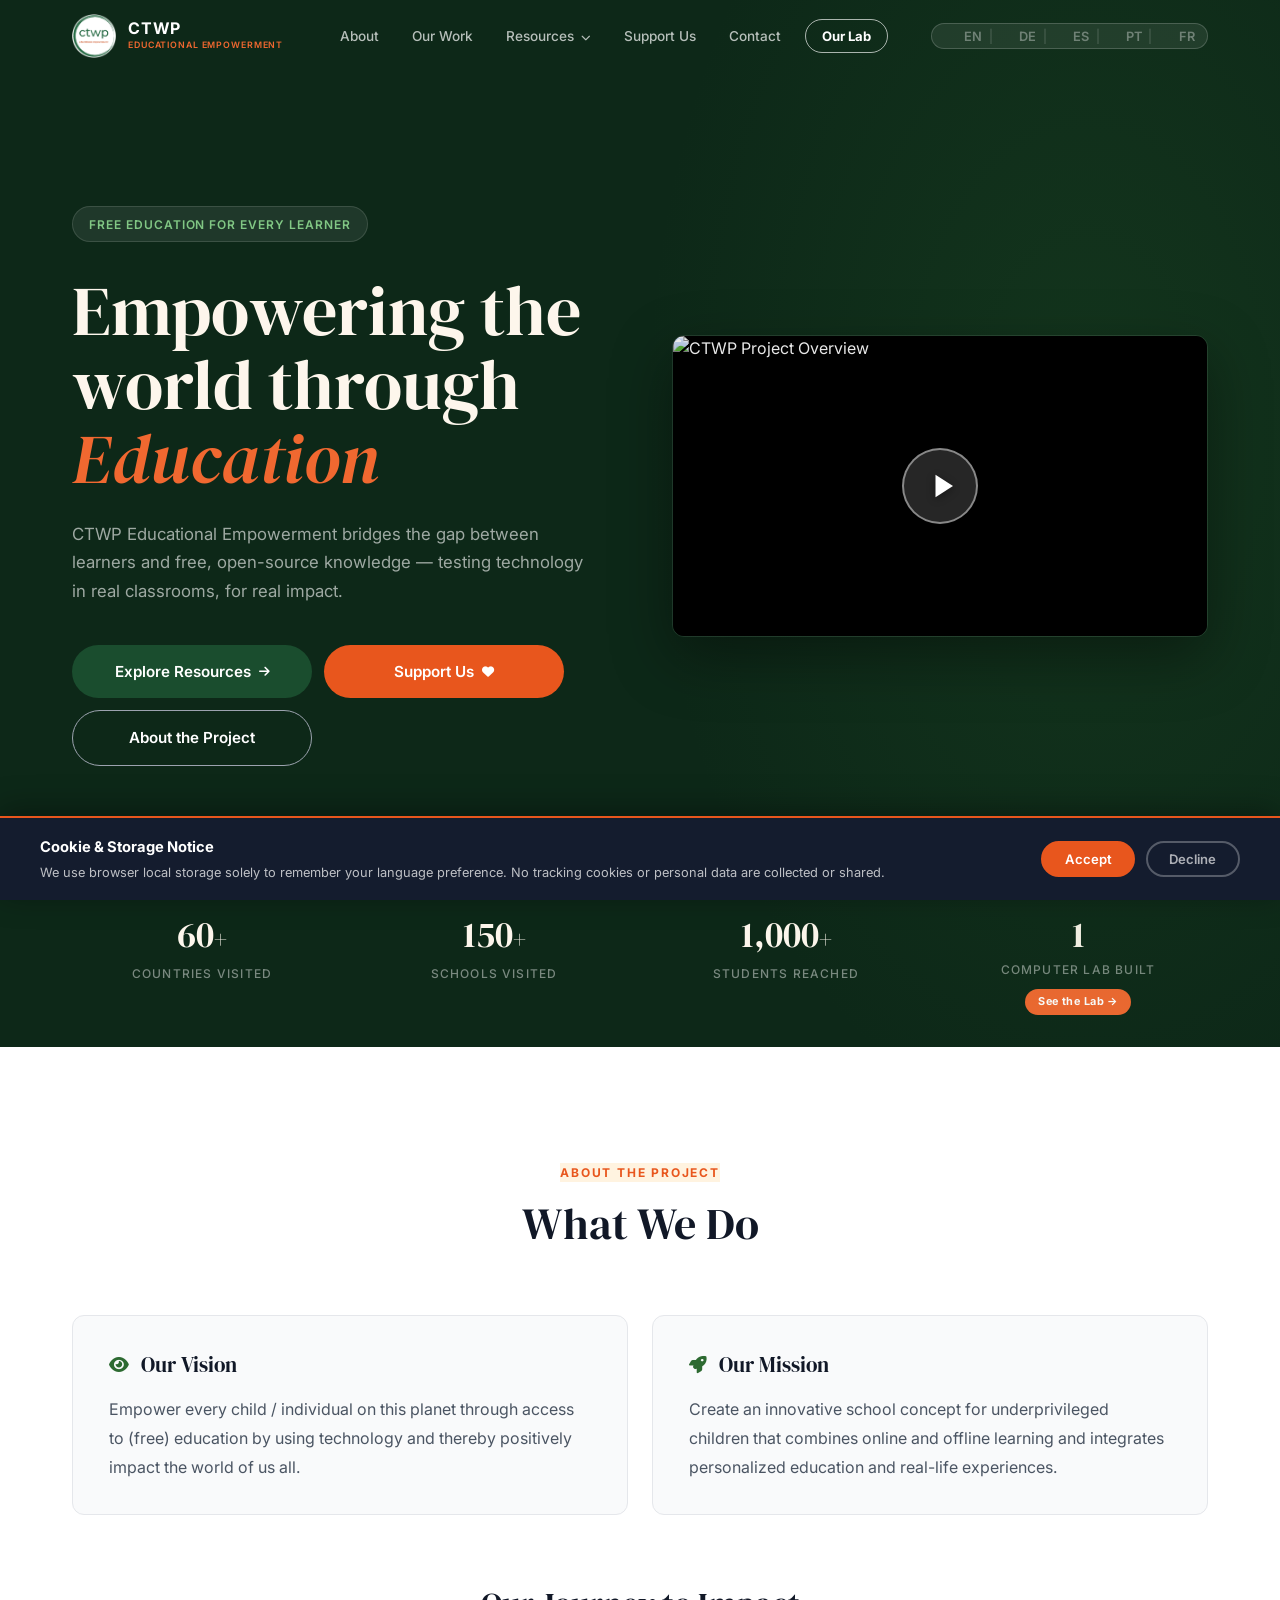
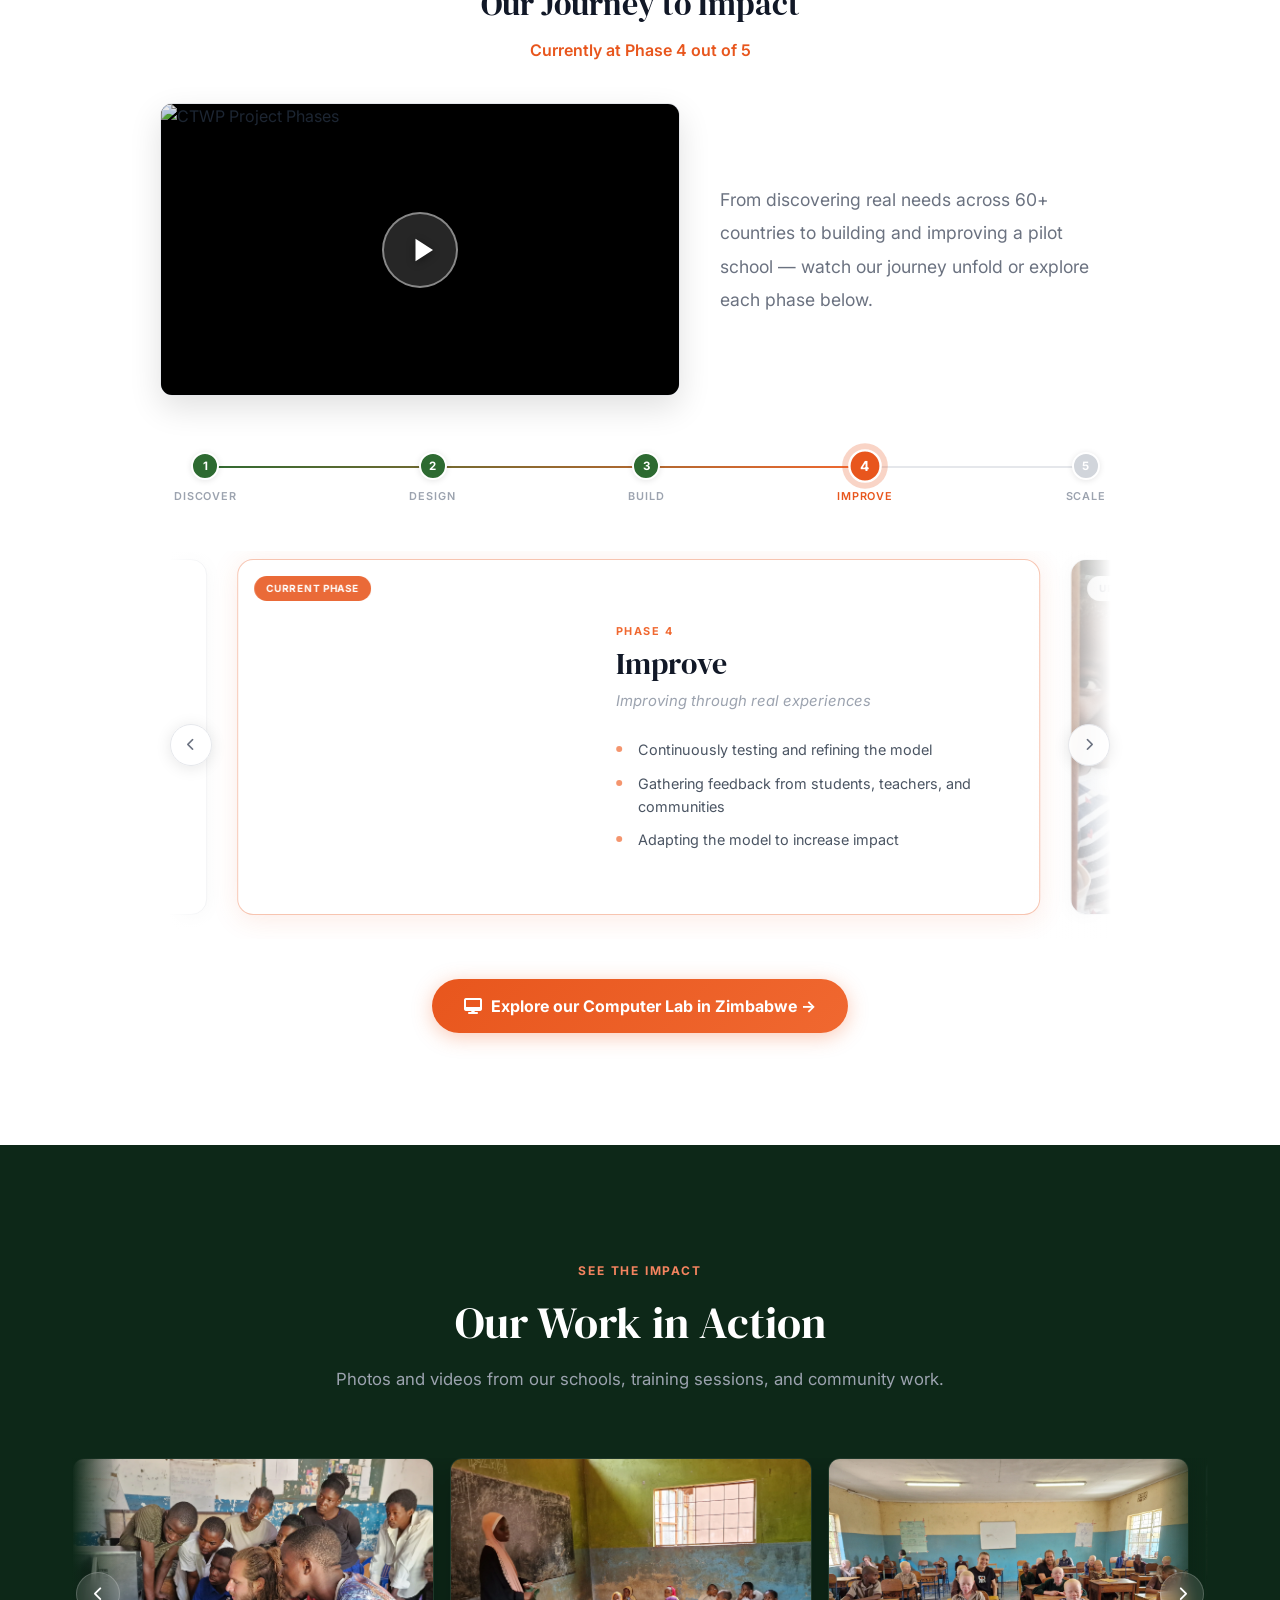
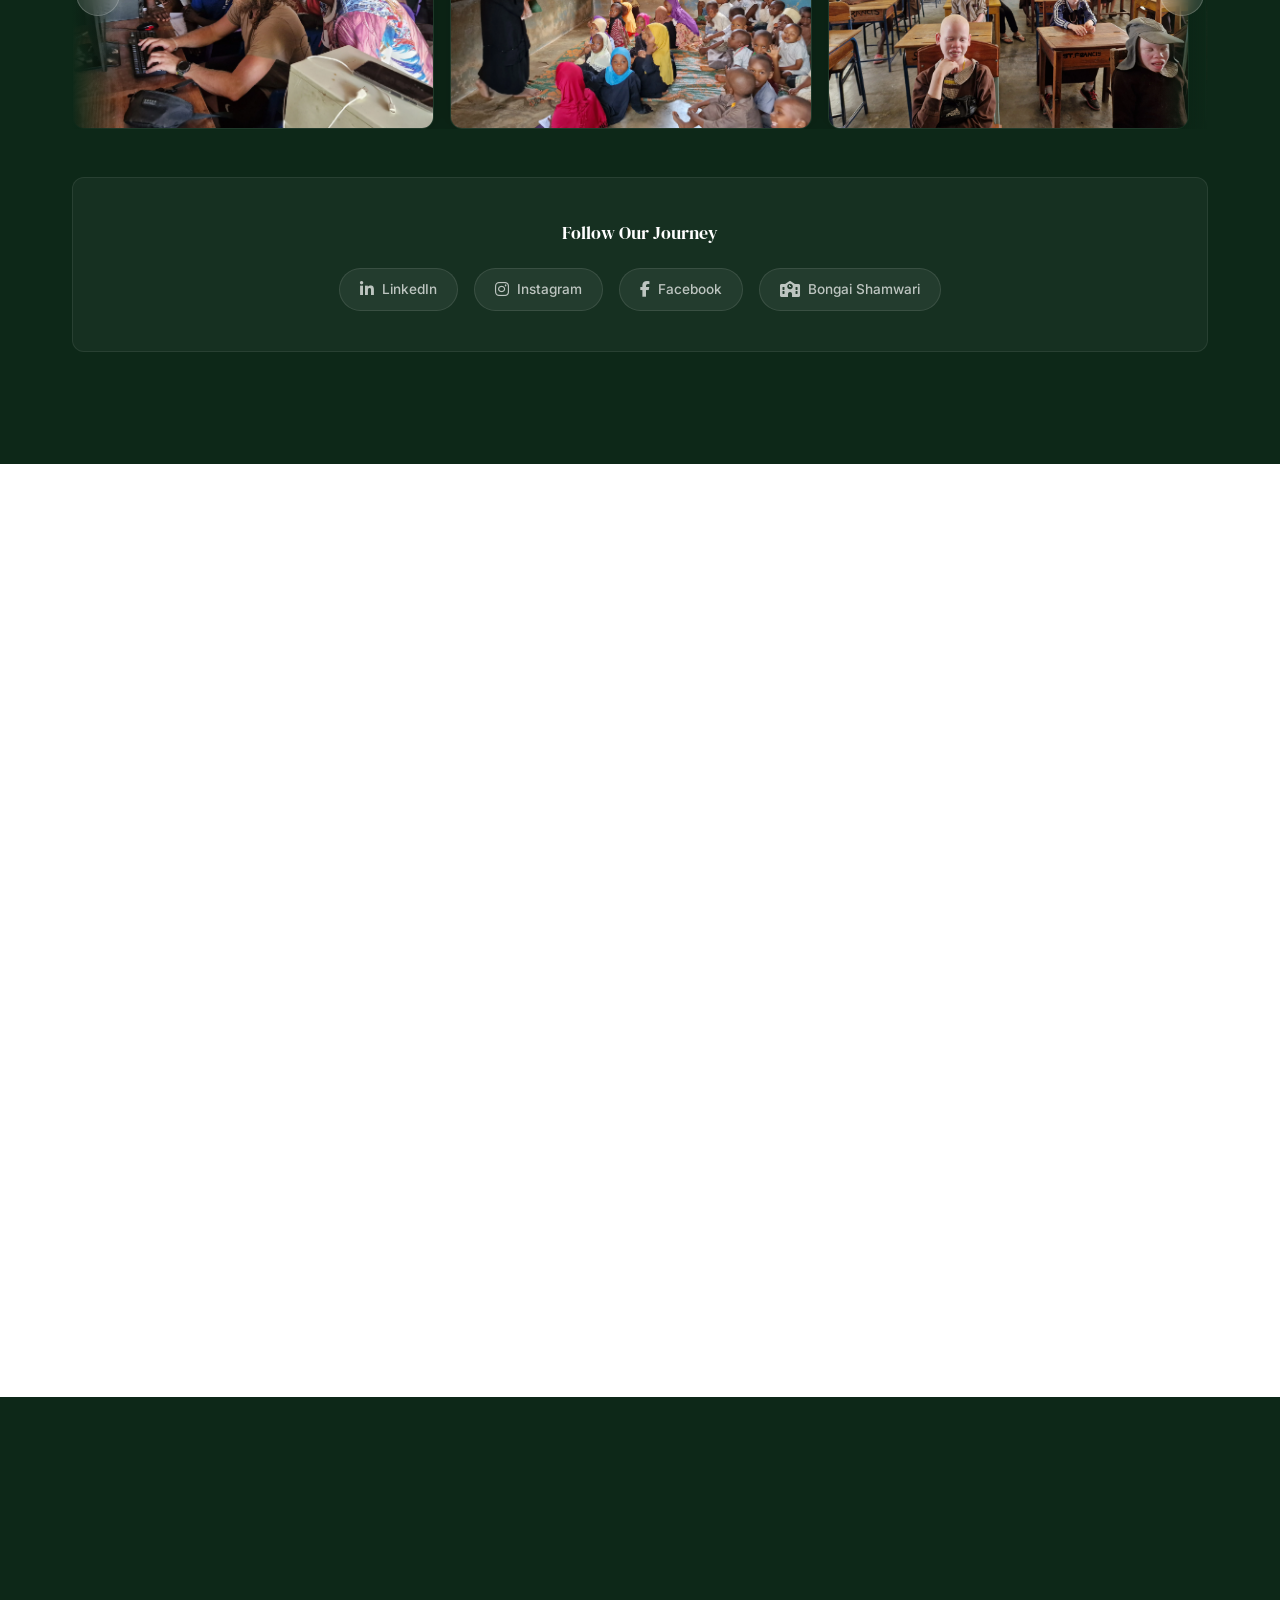
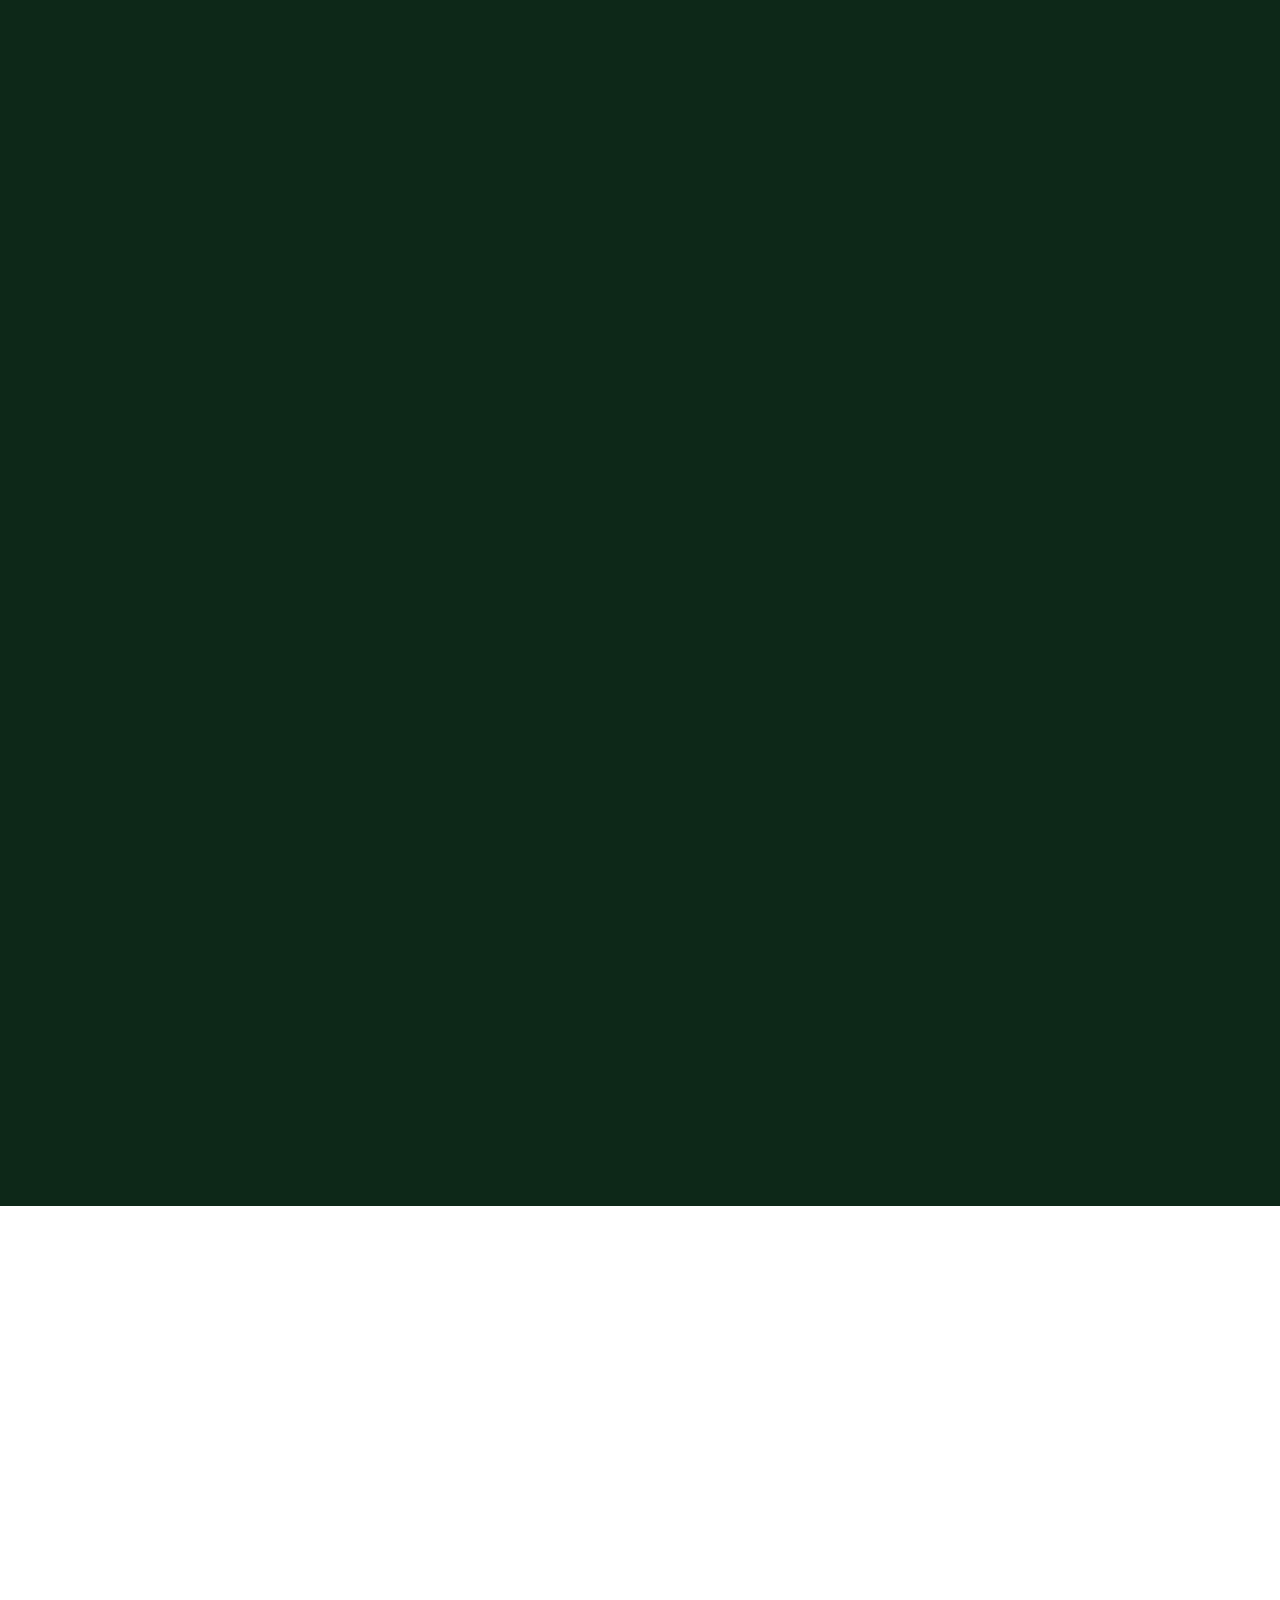
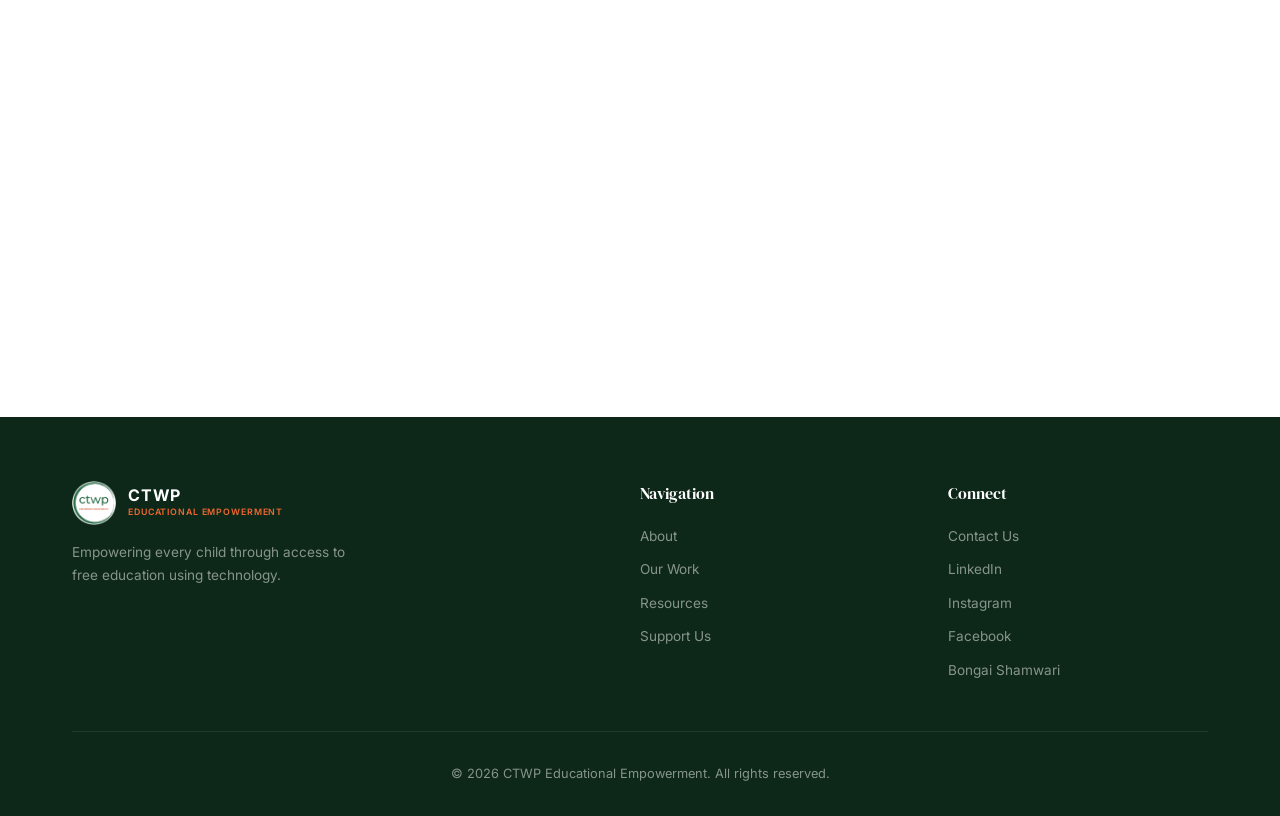
==== commit 420d0aea: "Add French (fr) as 5th language across all pages - i18n.js v30: new `fr:` block with 554 structural " ====
--- a/index.html
+++ b/index.html
@@ -21,10 +21,12 @@
   <meta property="og:locale:alternate" content="de_DE">
   <meta property="og:locale:alternate" content="es_ES">
   <meta property="og:locale:alternate" content="pt_BR">
+  <meta property="og:locale:alternate" content="fr_FR">
   <link rel="alternate" hreflang="en" href="https://www.ctwp-education.eu.org/">
   <link rel="alternate" hreflang="de" href="https://www.ctwp-education.eu.org/">
   <link rel="alternate" hreflang="es" href="https://www.ctwp-education.eu.org/">
   <link rel="alternate" hreflang="pt-BR" href="https://www.ctwp-education.eu.org/">
+  <link rel="alternate" hreflang="fr" href="https://www.ctwp-education.eu.org/">
   <link rel="alternate" hreflang="x-default" href="https://www.ctwp-education.eu.org/">
   <!-- Twitter Card -->
   <meta name="twitter:card" content="summary_large_image">
@@ -128,7 +130,7 @@
         <li><a href="#contact" class="nav-link" data-i18n="nav.contact">Contact</a></li>
         <li><a href="lab.html" class="nav-btn-lab" data-i18n="nav.lab">Our Lab</a></li>
       </ul>
-      <button id="langToggle" class="lang-toggle"><span class="lang-opt" data-lang="en"><span class="fi fi-us"></span> EN</span><span class="lang-sep">|</span><span class="lang-opt" data-lang="de"><span class="fi fi-de"></span> DE</span><span class="lang-sep">|</span><span class="lang-opt" data-lang="es"><span class="fi fi-es"></span> ES</span><span class="lang-sep">|</span><span class="lang-opt" data-lang="pt"><span class="fi fi-br"></span> PT</span></button>
+      <button id="langToggle" class="lang-toggle"><span class="lang-opt" data-lang="en"><span class="fi fi-us"></span> EN</span><span class="lang-sep">|</span><span class="lang-opt" data-lang="de"><span class="fi fi-de"></span> DE</span><span class="lang-sep">|</span><span class="lang-opt" data-lang="es"><span class="fi fi-es"></span> ES</span><span class="lang-sep">|</span><span class="lang-opt" data-lang="pt"><span class="fi fi-br"></span> PT</span><span class="lang-sep">|</span><span class="lang-opt" data-lang="fr"><span class="fi fi-fr"></span> FR</span></button>
       <button class="hamburger" id="hamburger" aria-label="Toggle navigation">
         <span></span><span></span><span></span>
       </button>
@@ -724,7 +726,7 @@
     </div>
   </div>
 
-  <script defer src="assets/js/i18n.js?v=29"></script>
+  <script defer src="assets/js/i18n.js?v=30"></script>
   <script defer src="assets/js/main.js"></script>
   <script>
     /* ── Premium YouTube Facade ── */
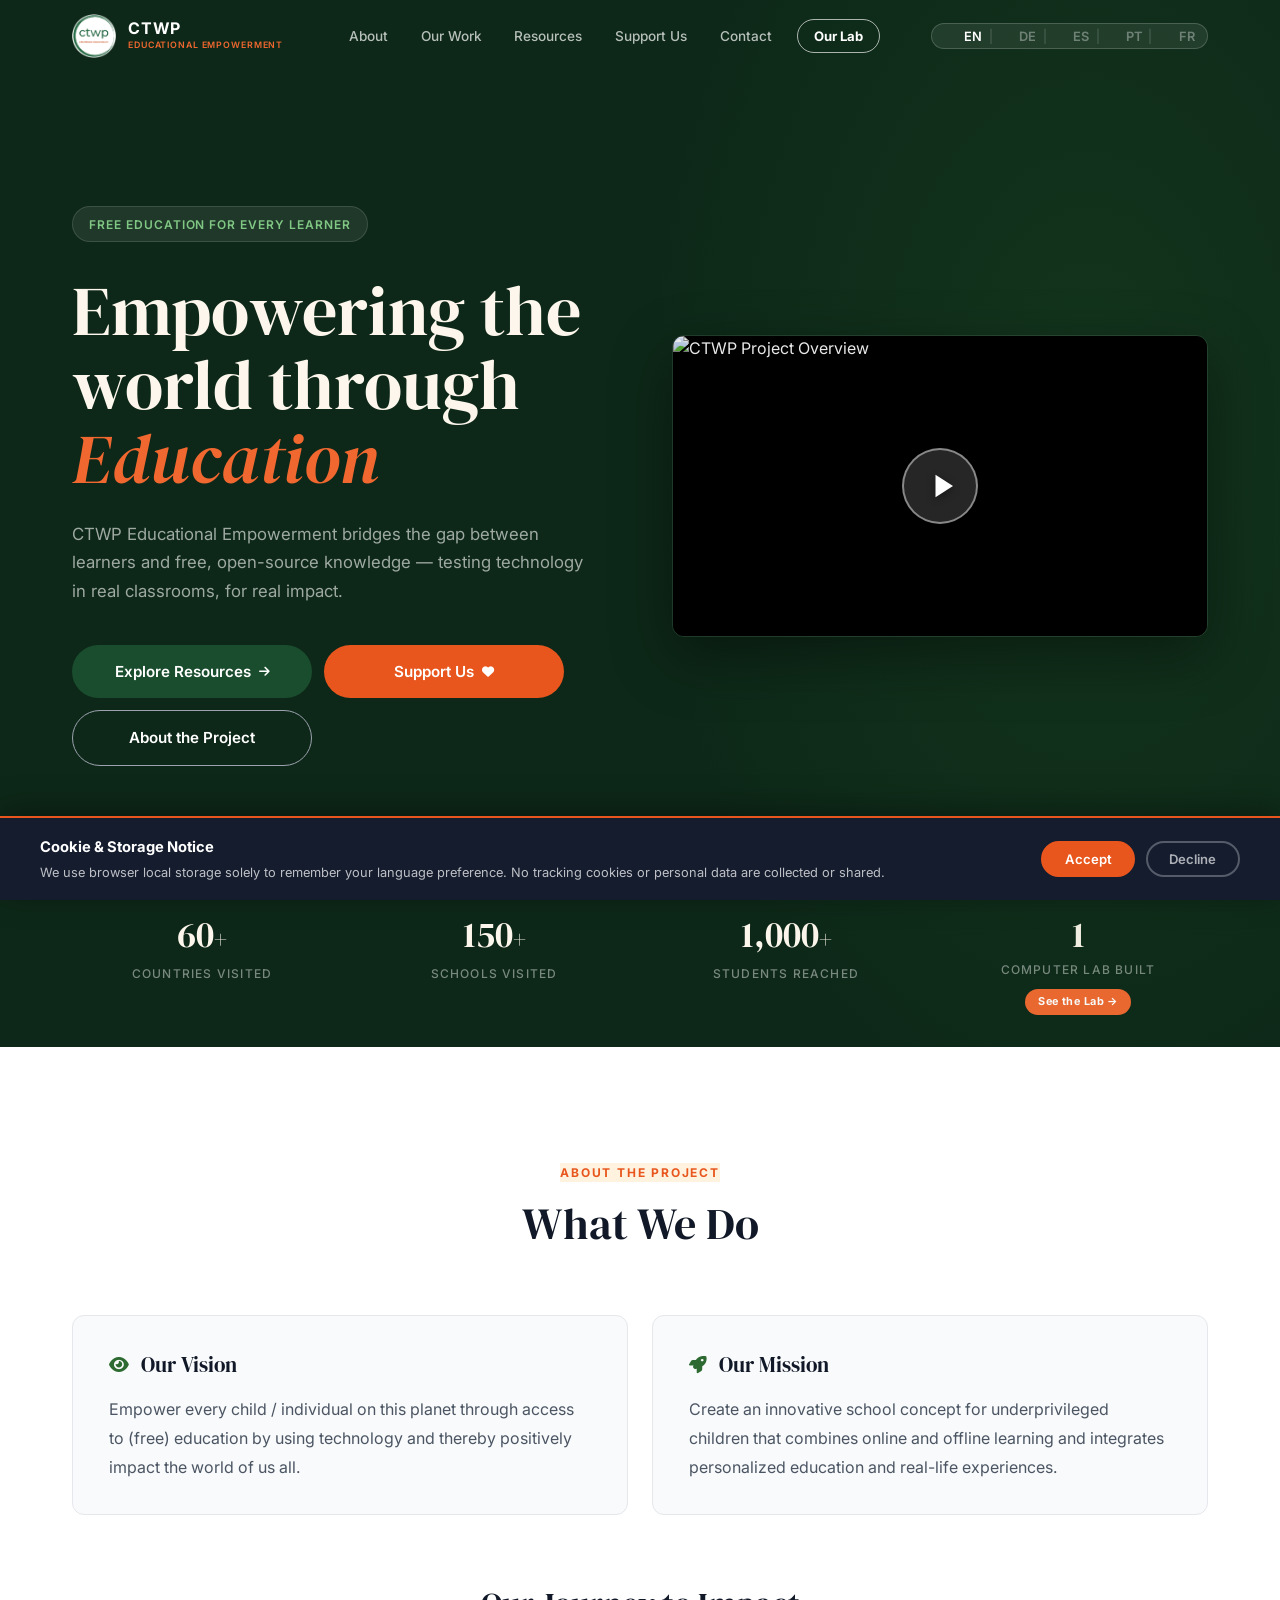
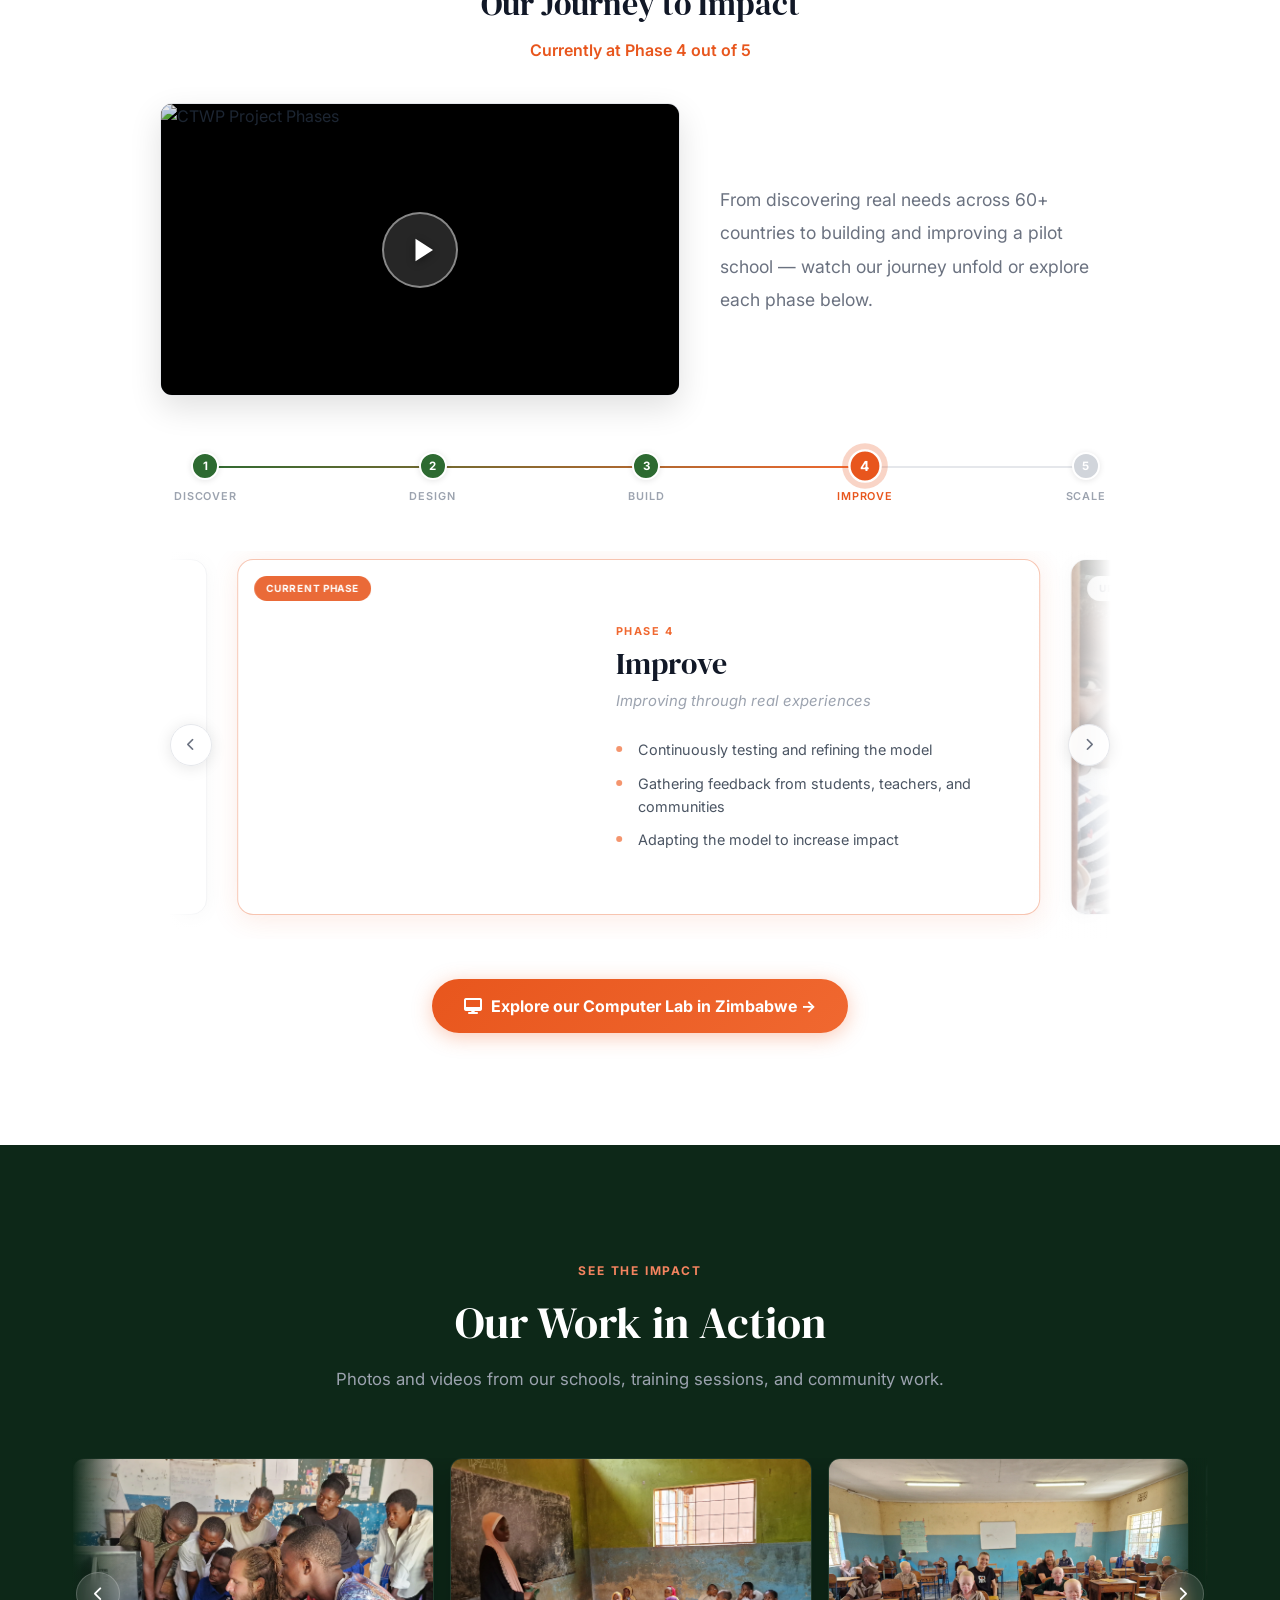
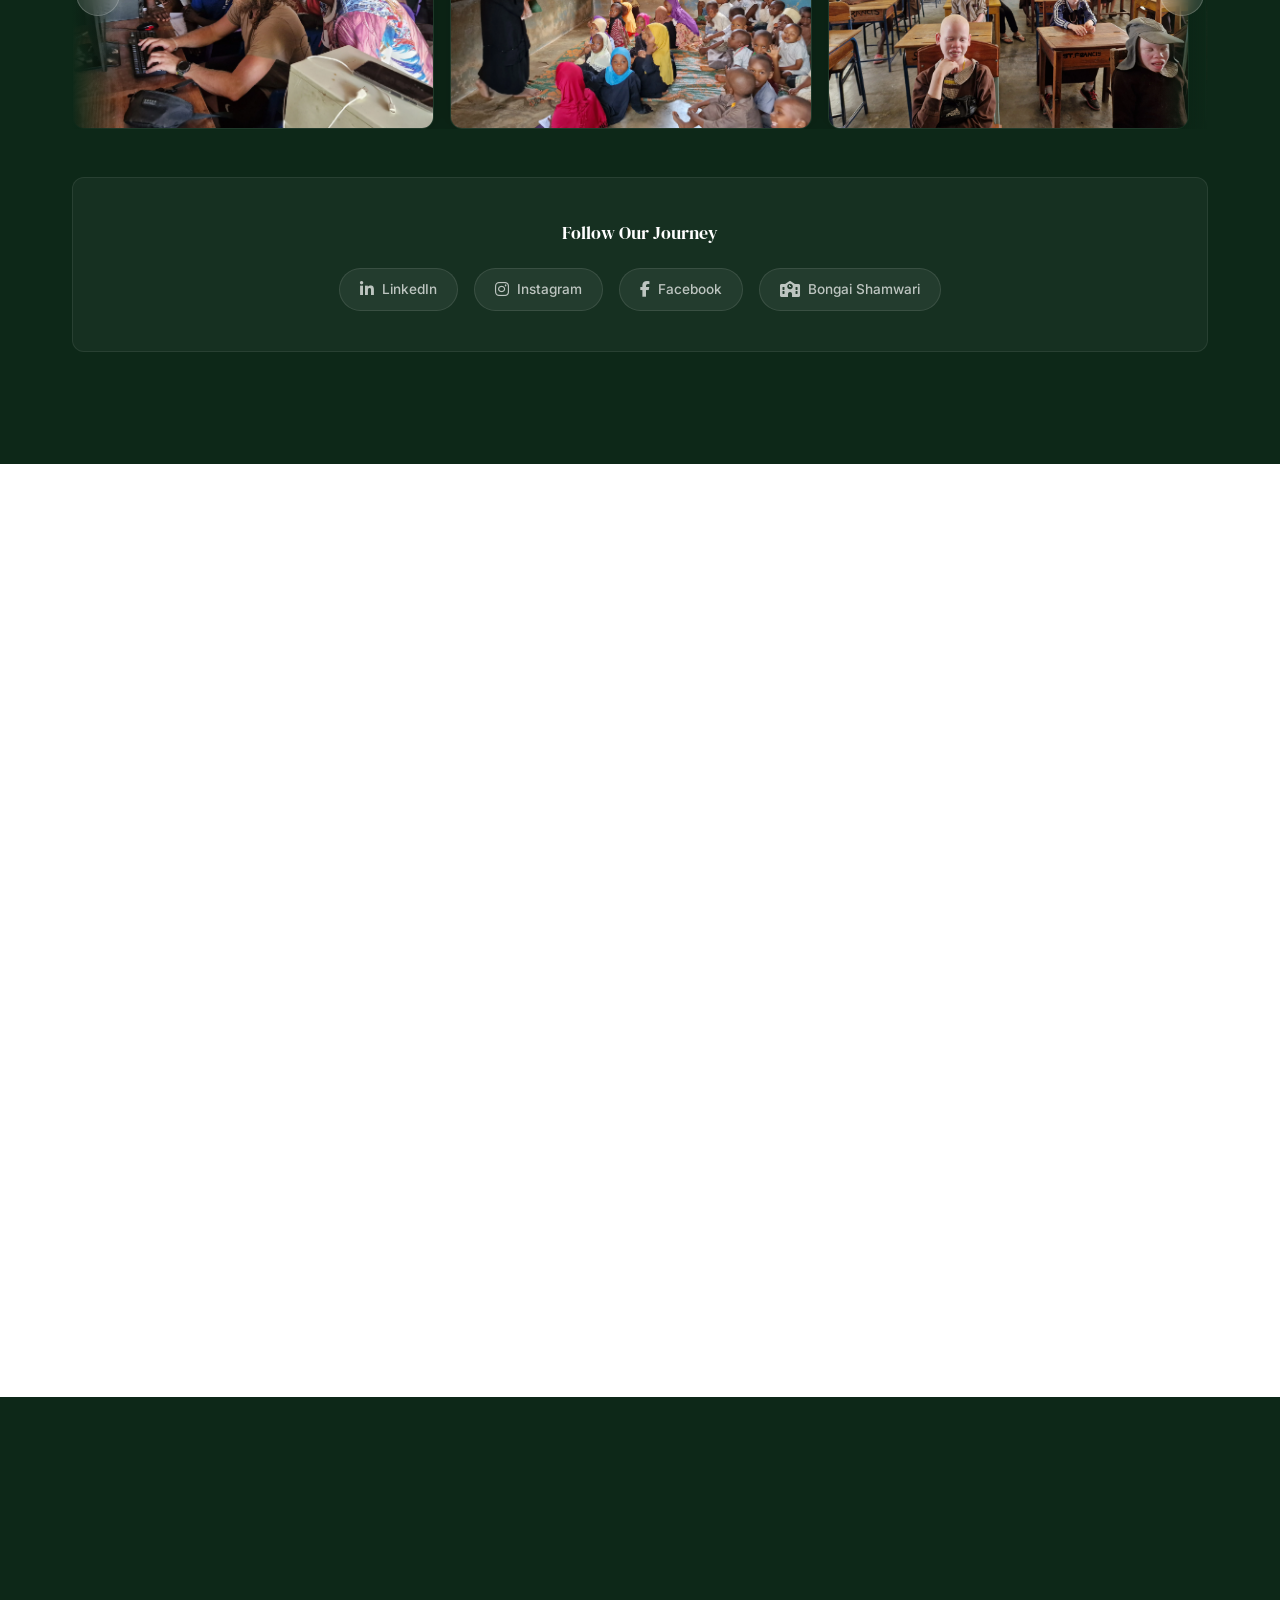
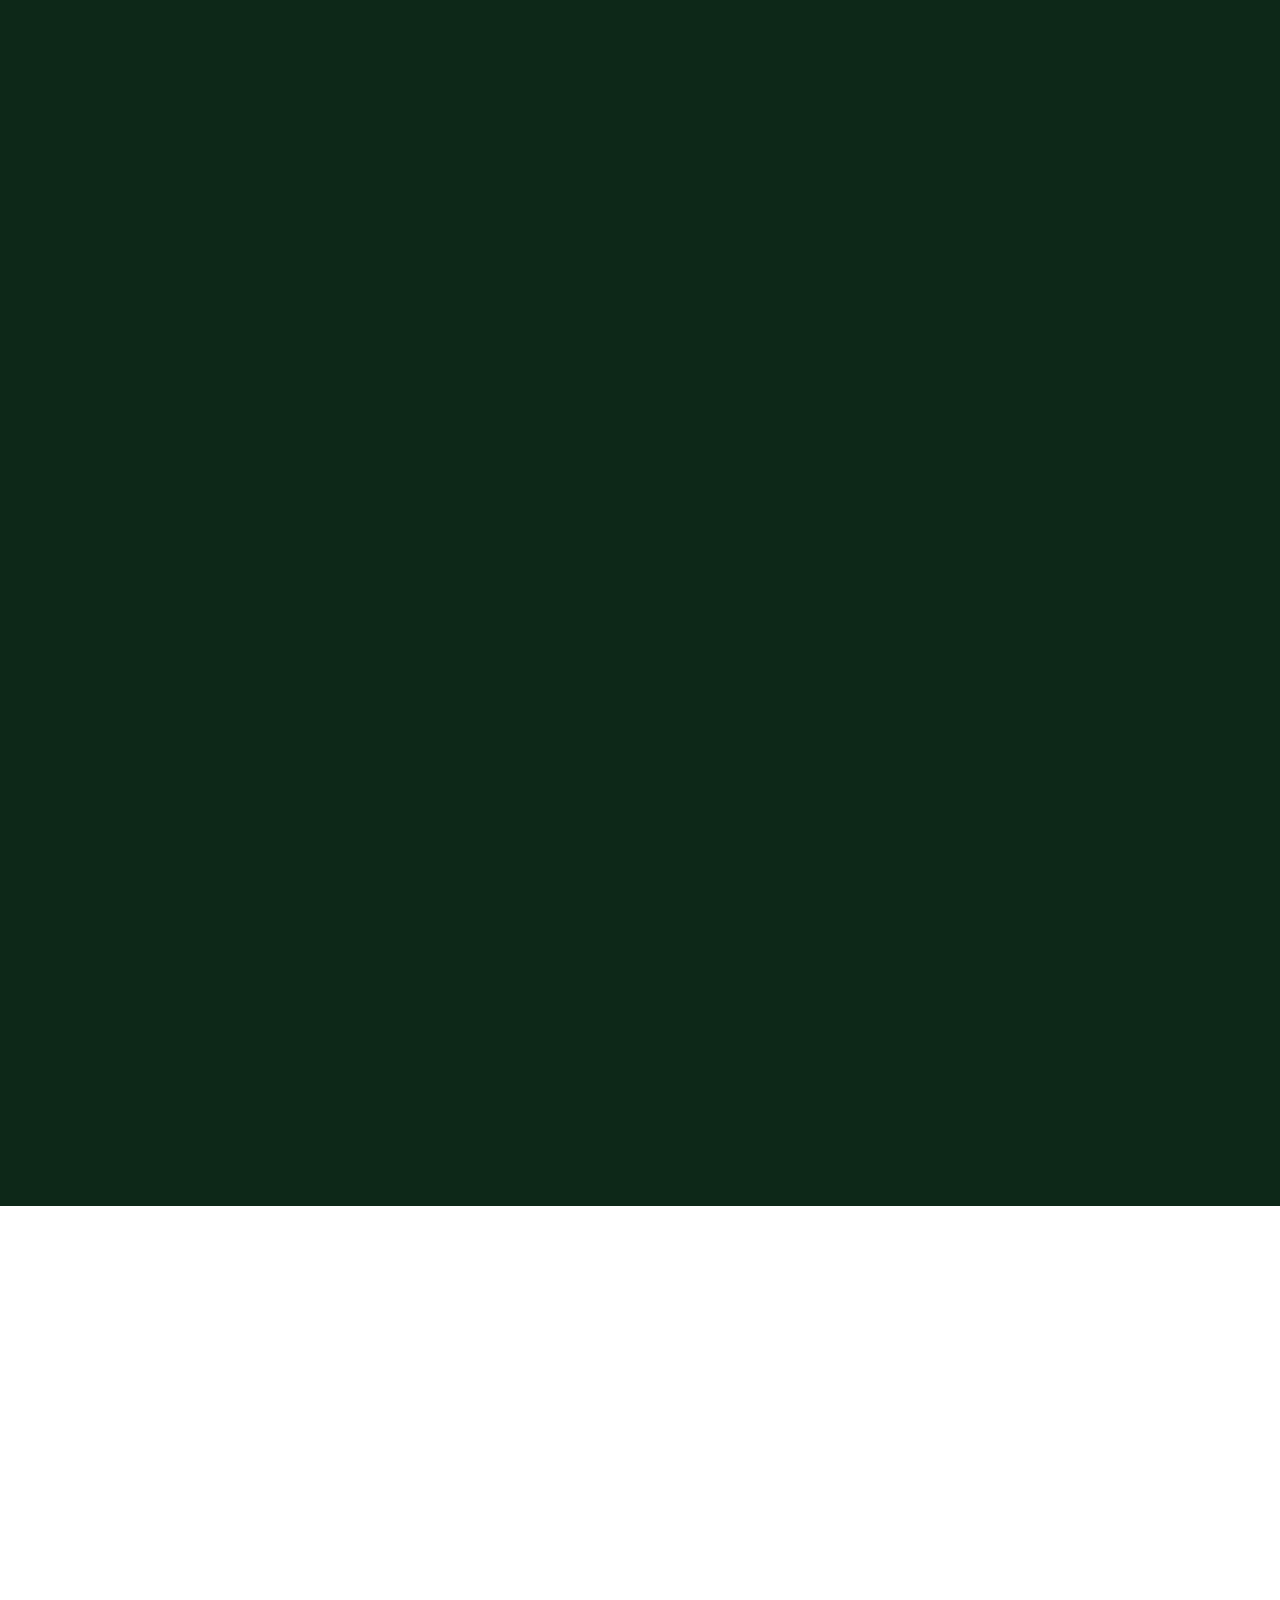
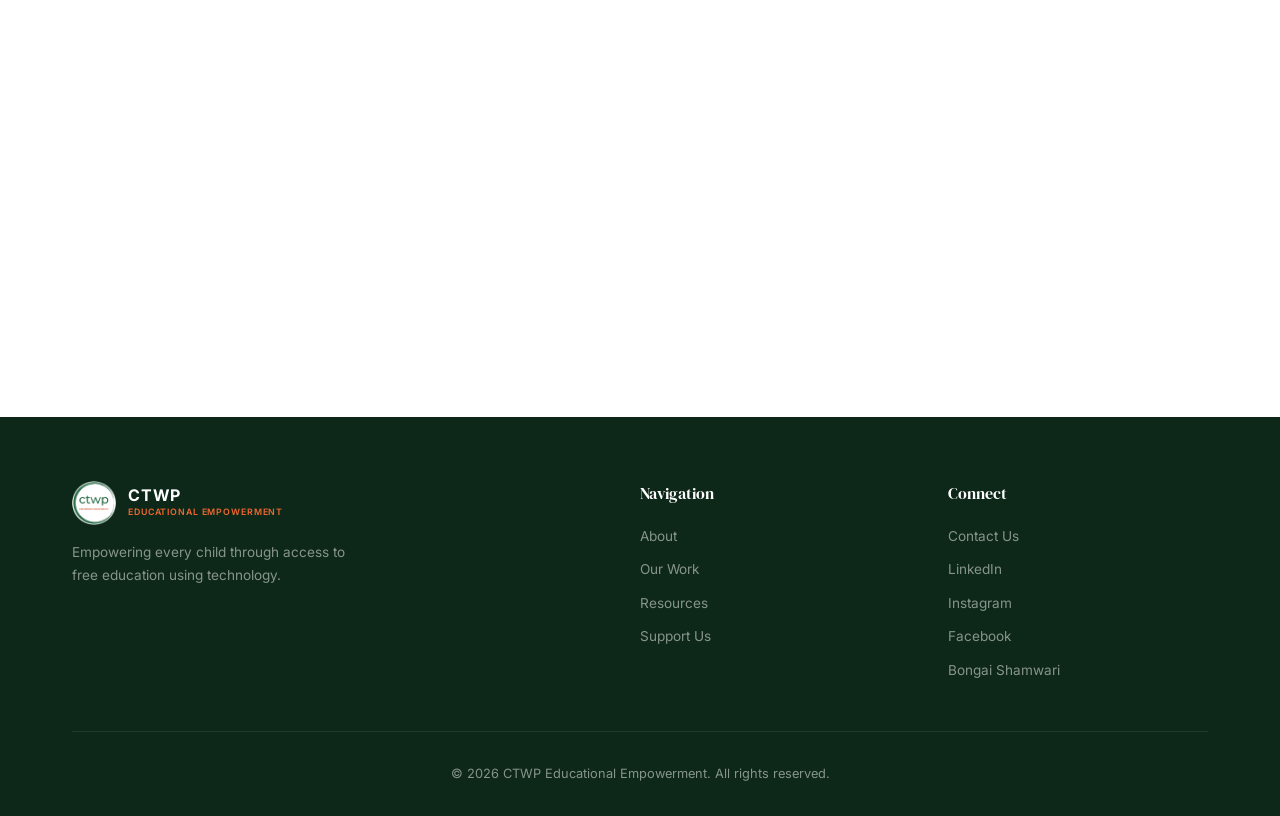
==== commit ad1f1eea: "Fix lab page untranslated hero + partnership section; fix i18n.js syntax HTML (lab.html): - Add data" ====
--- a/index.html
+++ b/index.html
@@ -726,7 +726,7 @@
     </div>
   </div>
 
-  <script defer src="assets/js/i18n.js?v=30"></script>
+  <script defer src="assets/js/i18n.js?v=31"></script>
   <script defer src="assets/js/main.js"></script>
   <script>
     /* ── Premium YouTube Facade ── */
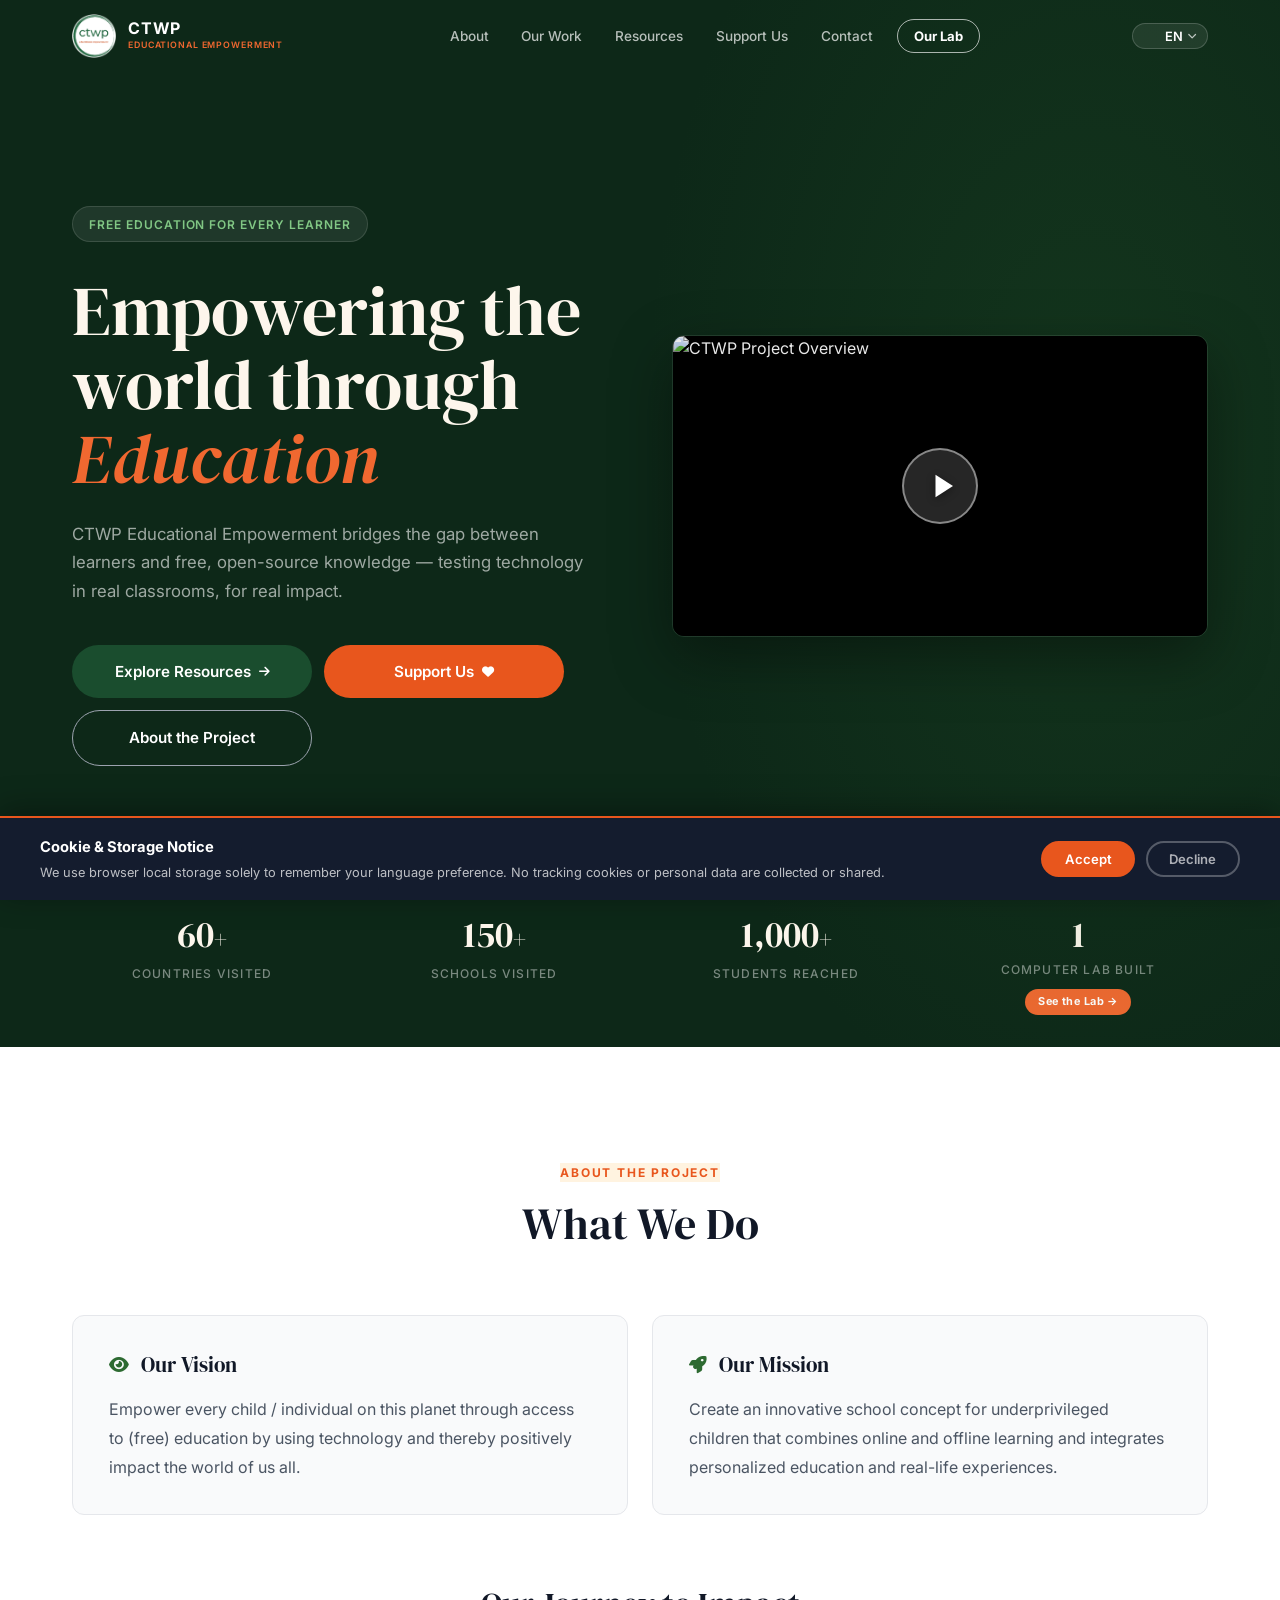
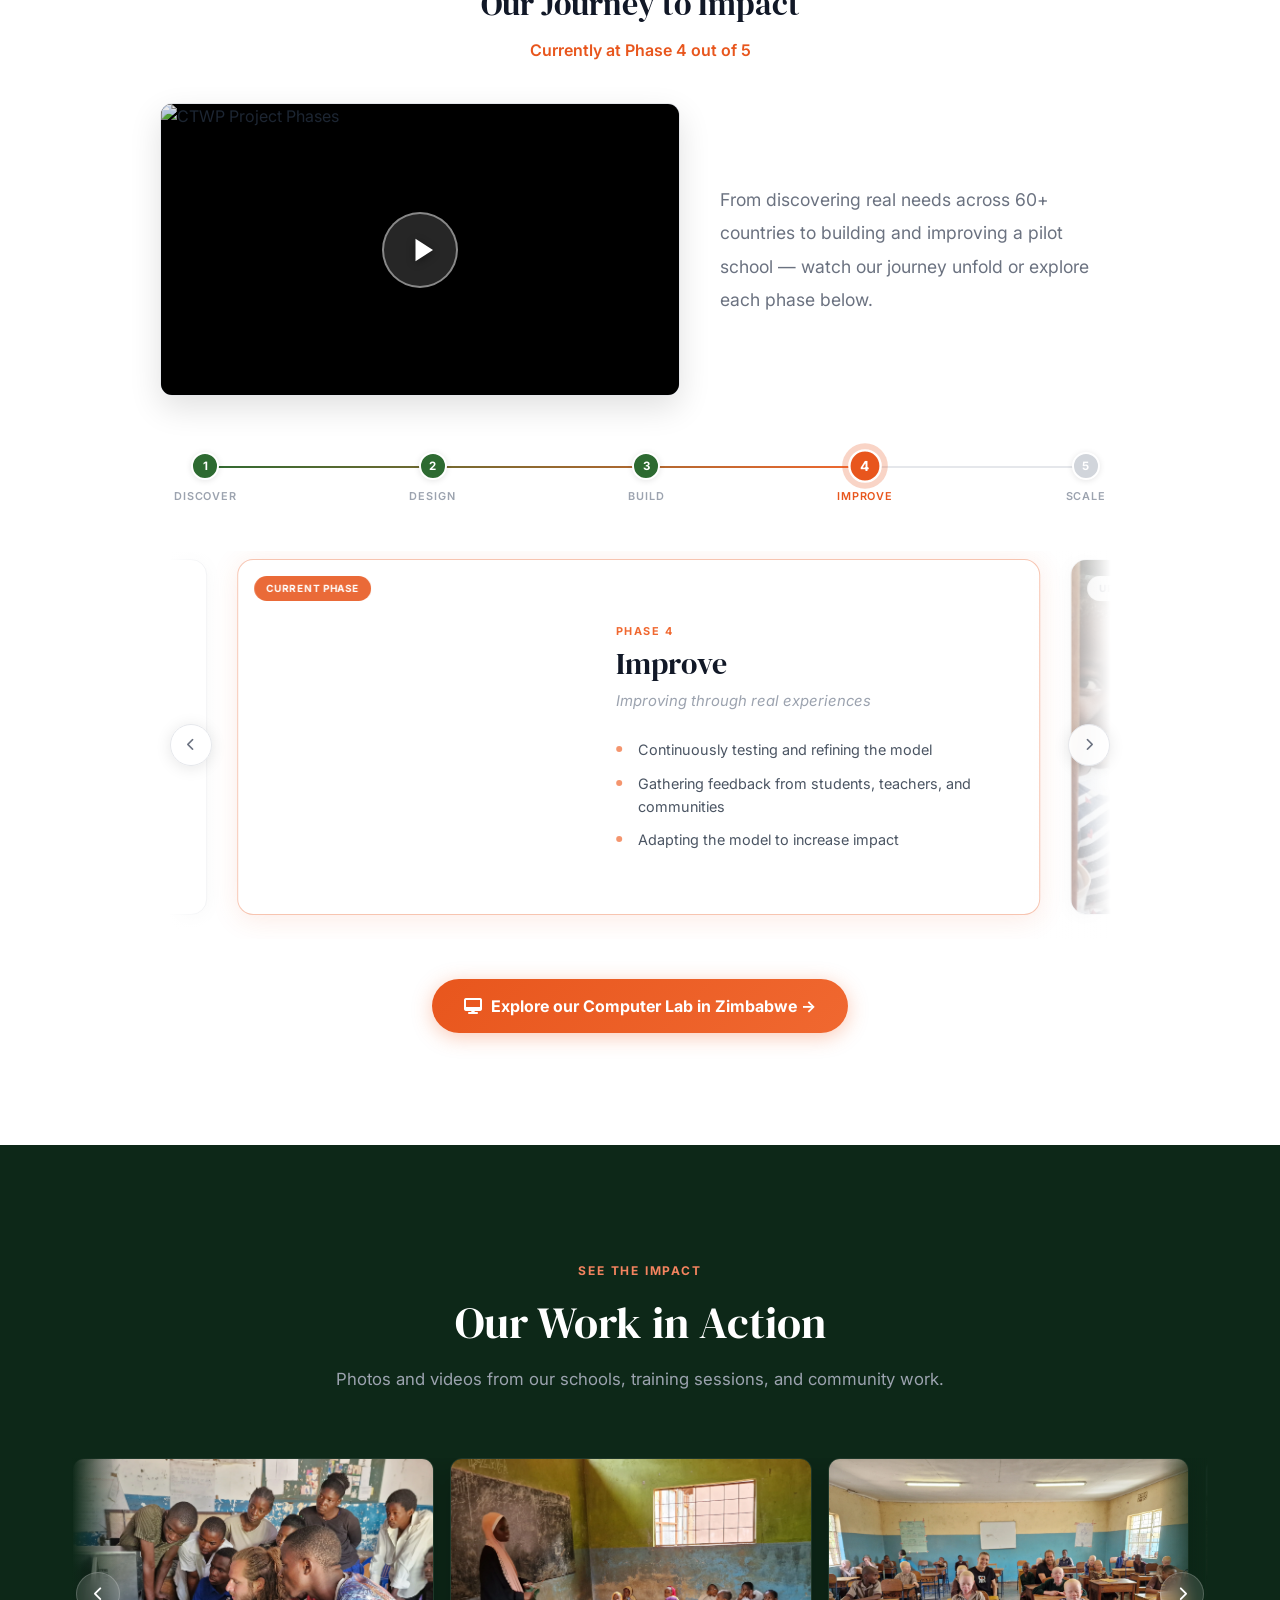
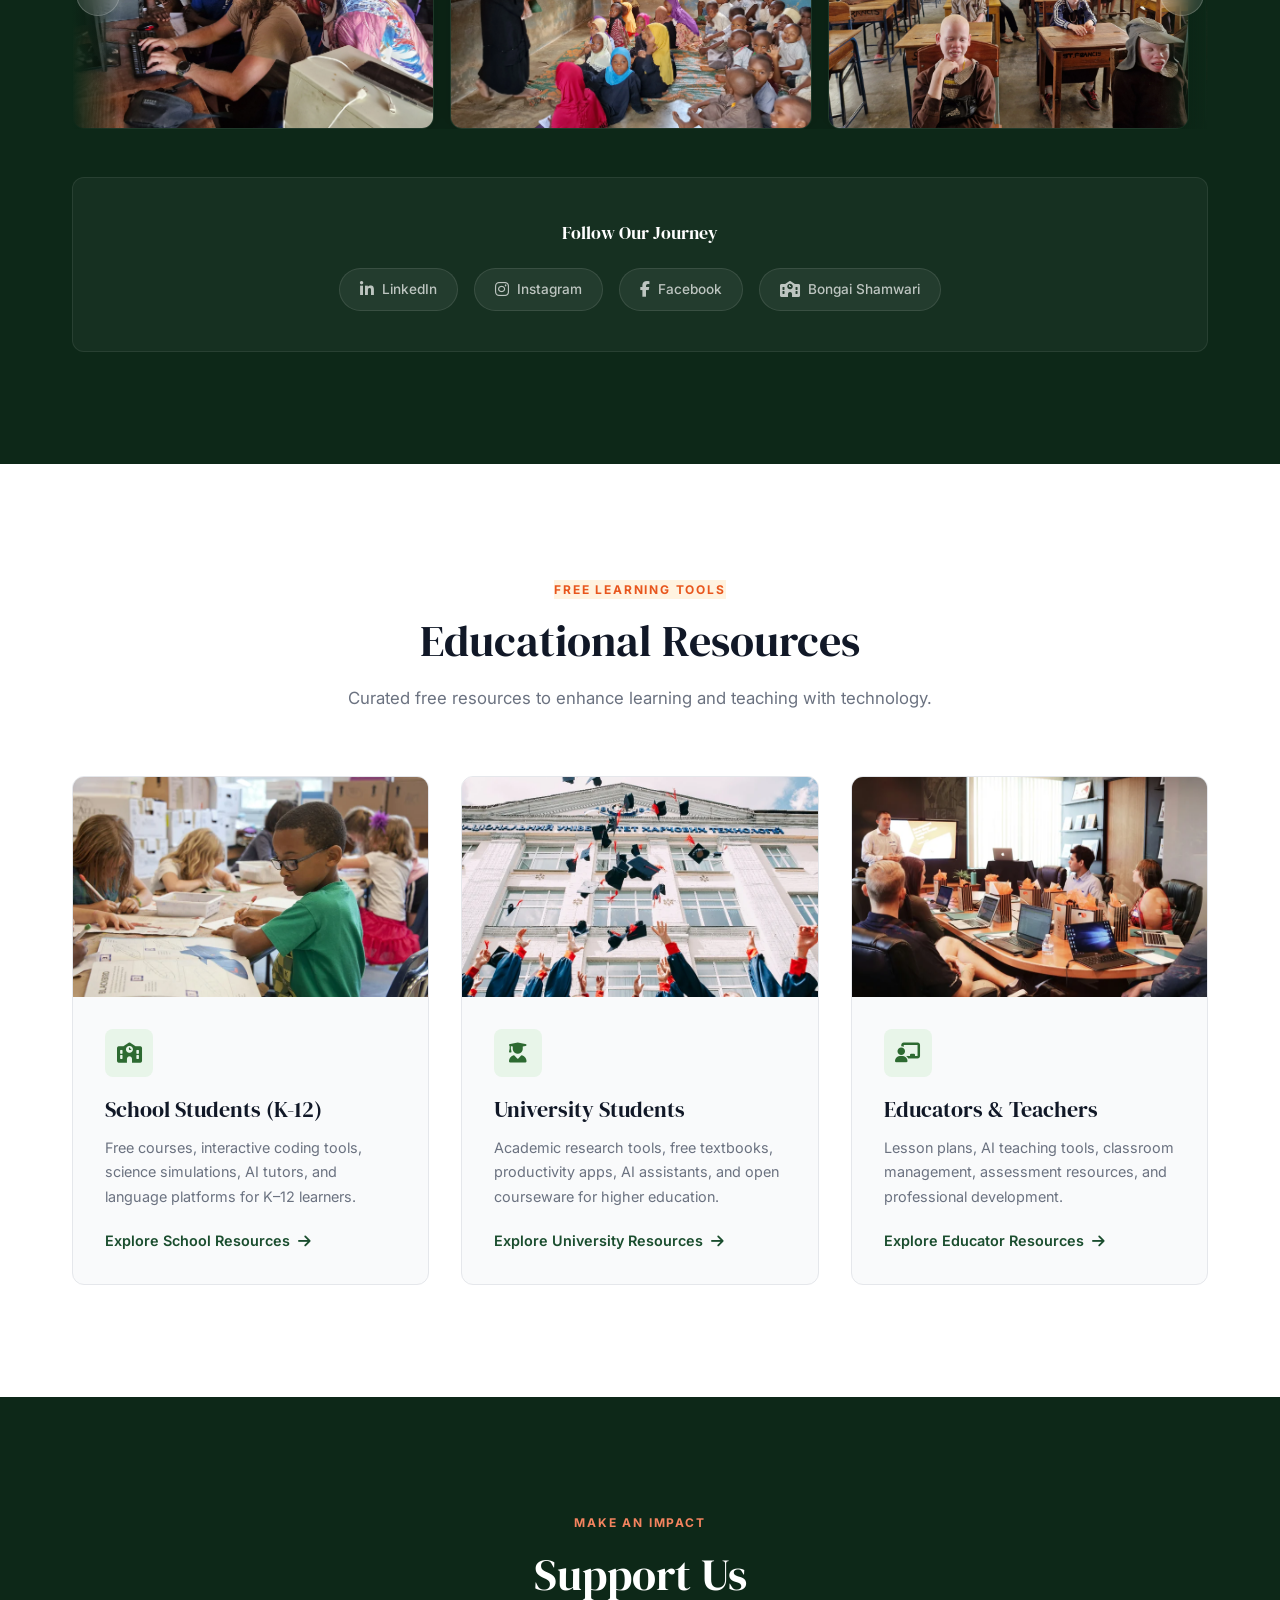
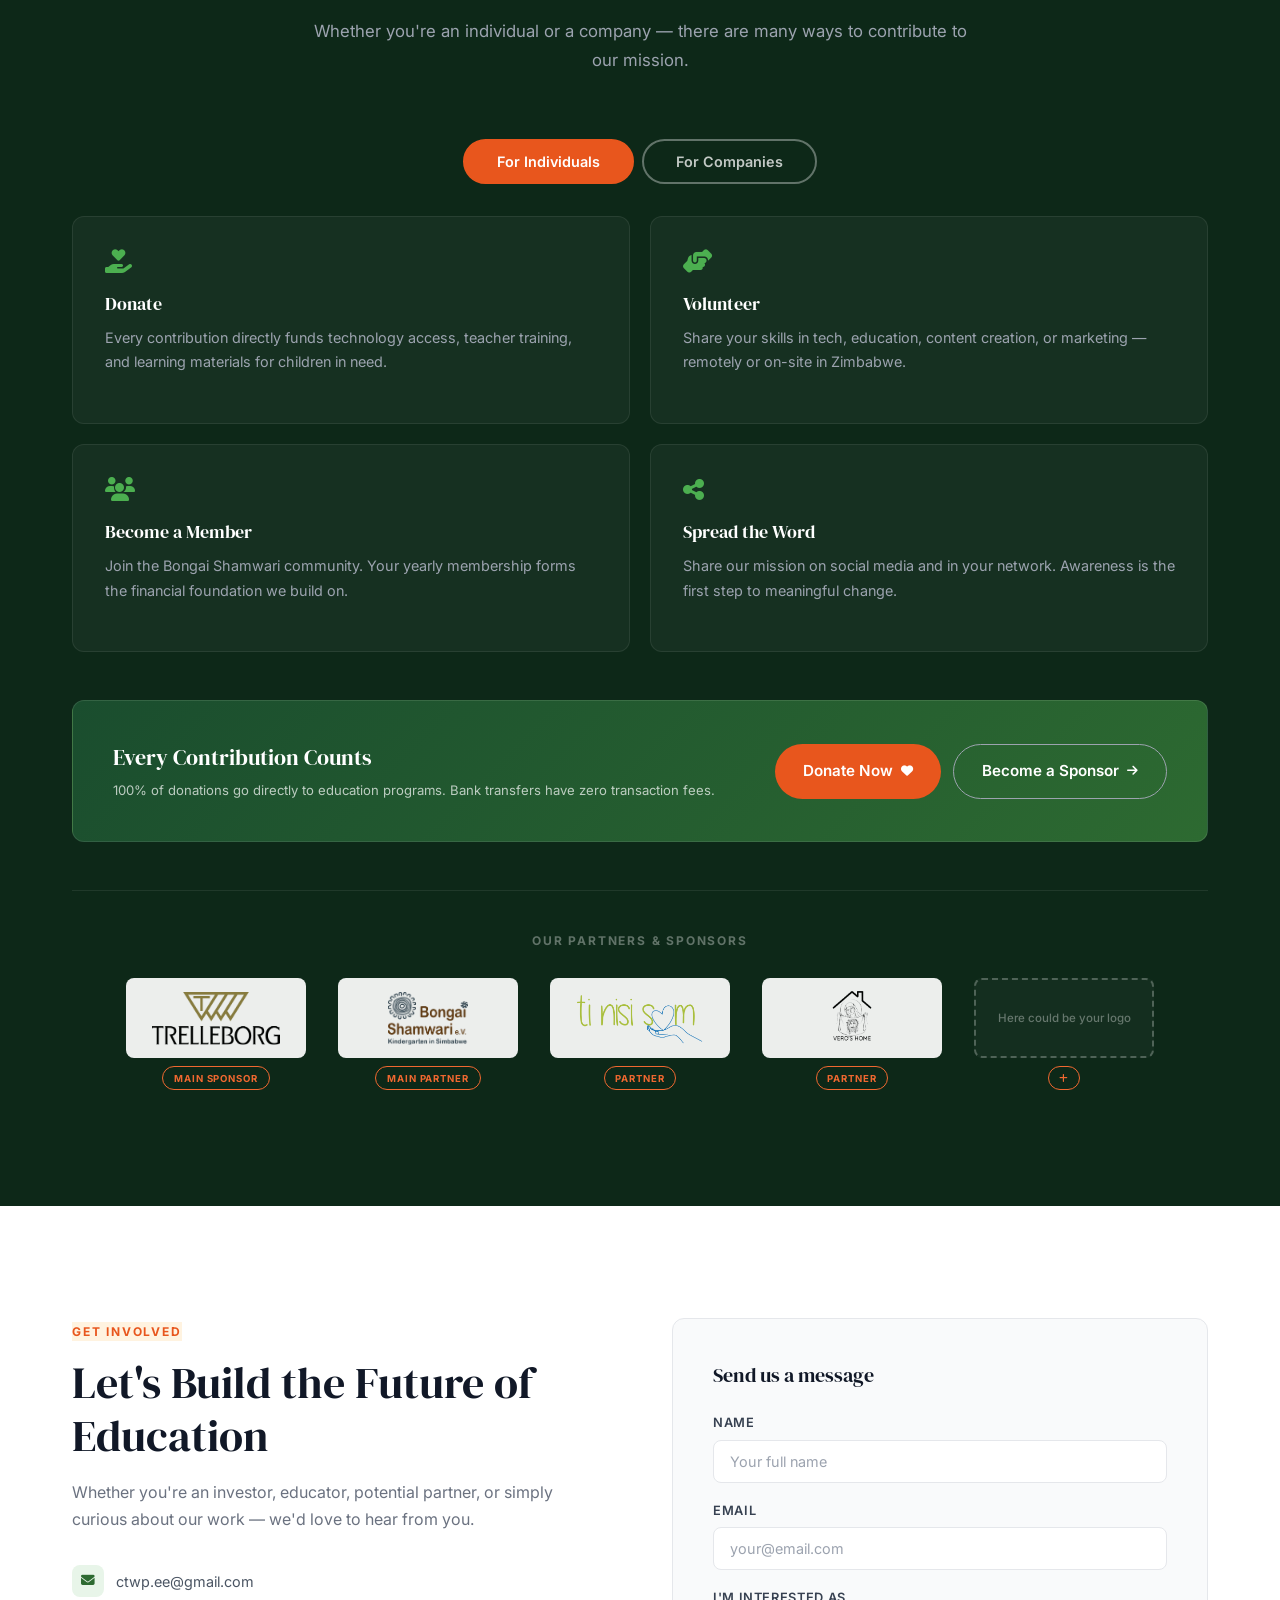
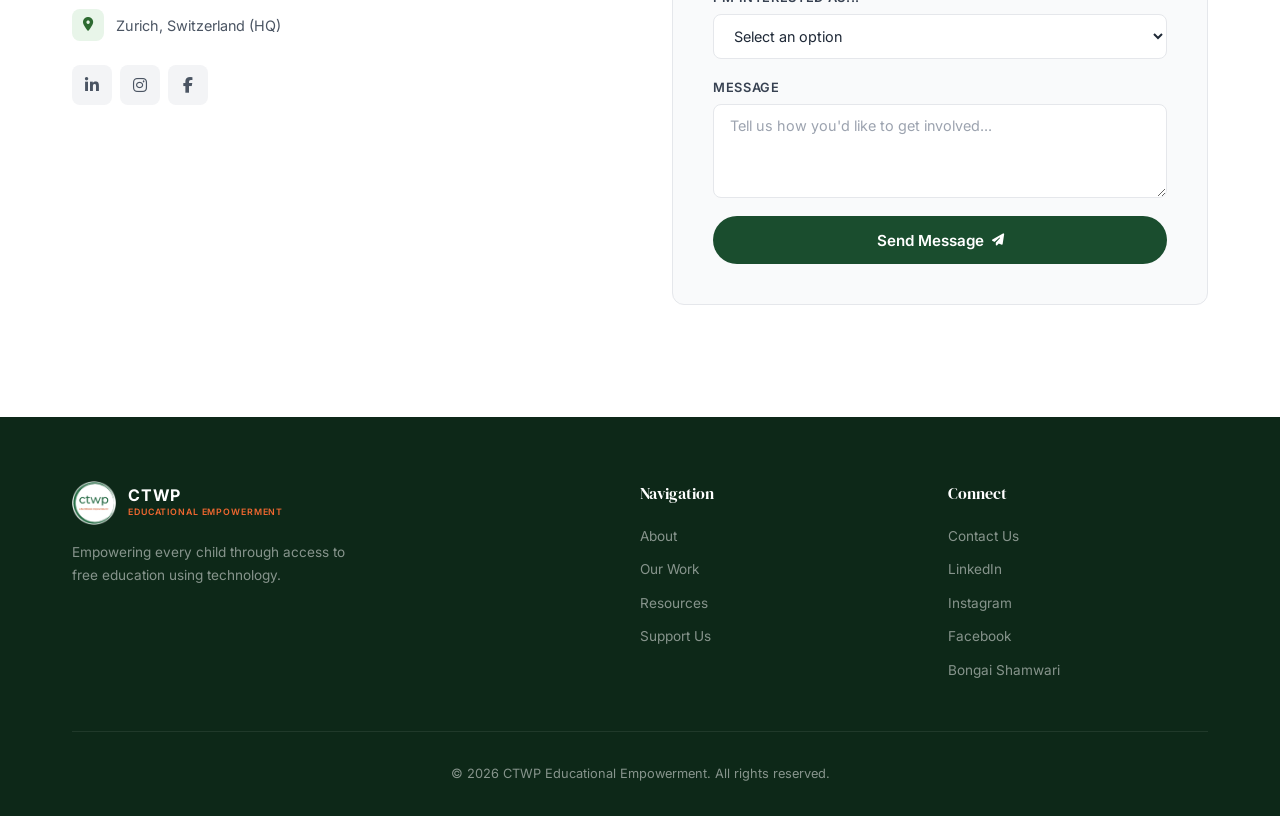
==== commit a44f8f59: "Nav: replace flat language pill with compact dropdown Shrinks the language toggle from 277px to ~74p" ====
--- a/index.html
+++ b/index.html
@@ -69,7 +69,7 @@
   <link rel="dns-prefetch" href="https://i.ytimg.com">
 
   <!-- Critical CSS (blocking) -->
-  <link rel="stylesheet" href="assets/css/style.css?v=21">
+  <link rel="stylesheet" href="assets/css/style.css?v=22">
 
   <!-- Non-render-blocking: Google Fonts -->
   <link rel="preload" as="style" href="https://fonts.googleapis.com/css2?family=DM+Serif+Display:ital@0;1&family=Inter:wght@300;400;500;600;700&display=swap" onload="this.onload=null;this.rel='stylesheet'">
@@ -130,7 +130,7 @@
         <li><a href="#contact" class="nav-link" data-i18n="nav.contact">Contact</a></li>
         <li><a href="lab.html" class="nav-btn-lab" data-i18n="nav.lab">Our Lab</a></li>
       </ul>
-      <button id="langToggle" class="lang-toggle"><span class="lang-opt" data-lang="en"><span class="fi fi-us"></span> EN</span><span class="lang-sep">|</span><span class="lang-opt" data-lang="de"><span class="fi fi-de"></span> DE</span><span class="lang-sep">|</span><span class="lang-opt" data-lang="es"><span class="fi fi-es"></span> ES</span><span class="lang-sep">|</span><span class="lang-opt" data-lang="pt"><span class="fi fi-br"></span> PT</span><span class="lang-sep">|</span><span class="lang-opt" data-lang="fr"><span class="fi fi-fr"></span> FR</span></button>
+      <div id="langToggle" class="lang-switcher"><button class="lang-trigger" aria-haspopup="true" aria-expanded="false"><span class="fi fi-us lang-trigger-flag"></span><span class="lang-trigger-code">EN</span><svg class="lang-arrow" viewBox="0 0 10 6" fill="none" xmlns="http://www.w3.org/2000/svg"><path d="M1 1l4 4 4-4" stroke="currentColor" stroke-width="1.5" stroke-linecap="round" stroke-linejoin="round"/></svg></button><div class="lang-dropdown"><span class="lang-opt" data-lang="en"><span class="fi fi-us"></span> EN</span><span class="lang-opt" data-lang="de"><span class="fi fi-de"></span> DE</span><span class="lang-opt" data-lang="es"><span class="fi fi-es"></span> ES</span><span class="lang-opt" data-lang="pt"><span class="fi fi-br"></span> PT</span><span class="lang-opt" data-lang="fr"><span class="fi fi-fr"></span> FR</span></div></div>
       <button class="hamburger" id="hamburger" aria-label="Toggle navigation">
         <span></span><span></span><span></span>
       </button>
--- a/assets/css/style.css
+++ b/assets/css/style.css
@@ -312,9 +312,10 @@
 .nav-btn-lab:hover { border-color: var(--white); }
 .nav-btn-lab.active { border-color: var(--orange-500); color: var(--orange-400); }
 
-/* Language Toggle */
-.lang-toggle {
-  display: flex; align-items: center; gap: 0.25rem;
+/* Language Switcher Dropdown */
+.lang-switcher { position: relative; }
+.lang-trigger {
+  display: flex; align-items: center; gap: 0.35rem;
   padding: 0.3rem 0.65rem;
   font-size: 0.8rem; font-weight: 600;
   color: var(--white);
@@ -325,12 +326,44 @@
   transition: background var(--transition);
   white-space: nowrap;
 }
-.lang-toggle:hover { background: rgba(255,255,255,0.16); }
-.lang-opt { opacity: 0.35; transition: opacity var(--transition); display: inline-flex; align-items: center; gap: 0.3rem; cursor: pointer; padding: 0 0.1rem; border-radius: 4px; }
-.lang-opt:hover { opacity: 0.75; }
-.lang-opt.lang-active { opacity: 1; }
-.lang-sep { opacity: 0.25; margin: 0 0.05rem; font-weight: 300; pointer-events: none; }
-.lang-opt .fi { width: 1.2em; height: 0.9em; border-radius: 2px; }
+.lang-trigger:hover { background: rgba(255,255,255,0.16); }
+.lang-arrow {
+  width: 0.65em; height: 0.65em;
+  transition: transform var(--transition);
+  opacity: 0.7; flex-shrink: 0;
+}
+.lang-switcher.open .lang-arrow { transform: rotate(180deg); }
+.lang-dropdown {
+  display: none;
+  position: absolute;
+  top: calc(100% + 0.45rem);
+  right: 0;
+  background: rgba(13, 40, 24, 0.97);
+  backdrop-filter: blur(16px);
+  -webkit-backdrop-filter: blur(16px);
+  border: 1px solid rgba(255,255,255,0.14);
+  border-radius: 0.55rem;
+  padding: 0.3rem;
+  min-width: 6.5rem;
+  box-shadow: 0 8px 28px rgba(0,0,0,0.4);
+  z-index: 200;
+}
+.lang-switcher.open .lang-dropdown { display: flex; flex-direction: column; }
+.lang-opt {
+  display: flex; align-items: center; gap: 0.5rem;
+  padding: 0.38rem 0.6rem;
+  border-radius: 0.35rem;
+  cursor: pointer;
+  opacity: 0.55;
+  font-size: 0.82rem; font-weight: 600;
+  color: var(--white);
+  transition: background var(--transition), opacity var(--transition);
+  white-space: nowrap;
+}
+.lang-opt:hover { background: rgba(255,255,255,0.1); opacity: 0.9; }
+.lang-opt.lang-active { opacity: 1; background: rgba(255,255,255,0.07); }
+.lang-opt .fi { width: 1.2em; height: 0.9em; border-radius: 2px; flex-shrink: 0; }
+.lang-trigger-flag { width: 1.2em; height: 0.9em; border-radius: 2px; flex-shrink: 0; }
 
 /* Hamburger */
 .hamburger { display: none; flex-direction: column; gap: 5px; padding: 0.5rem; }
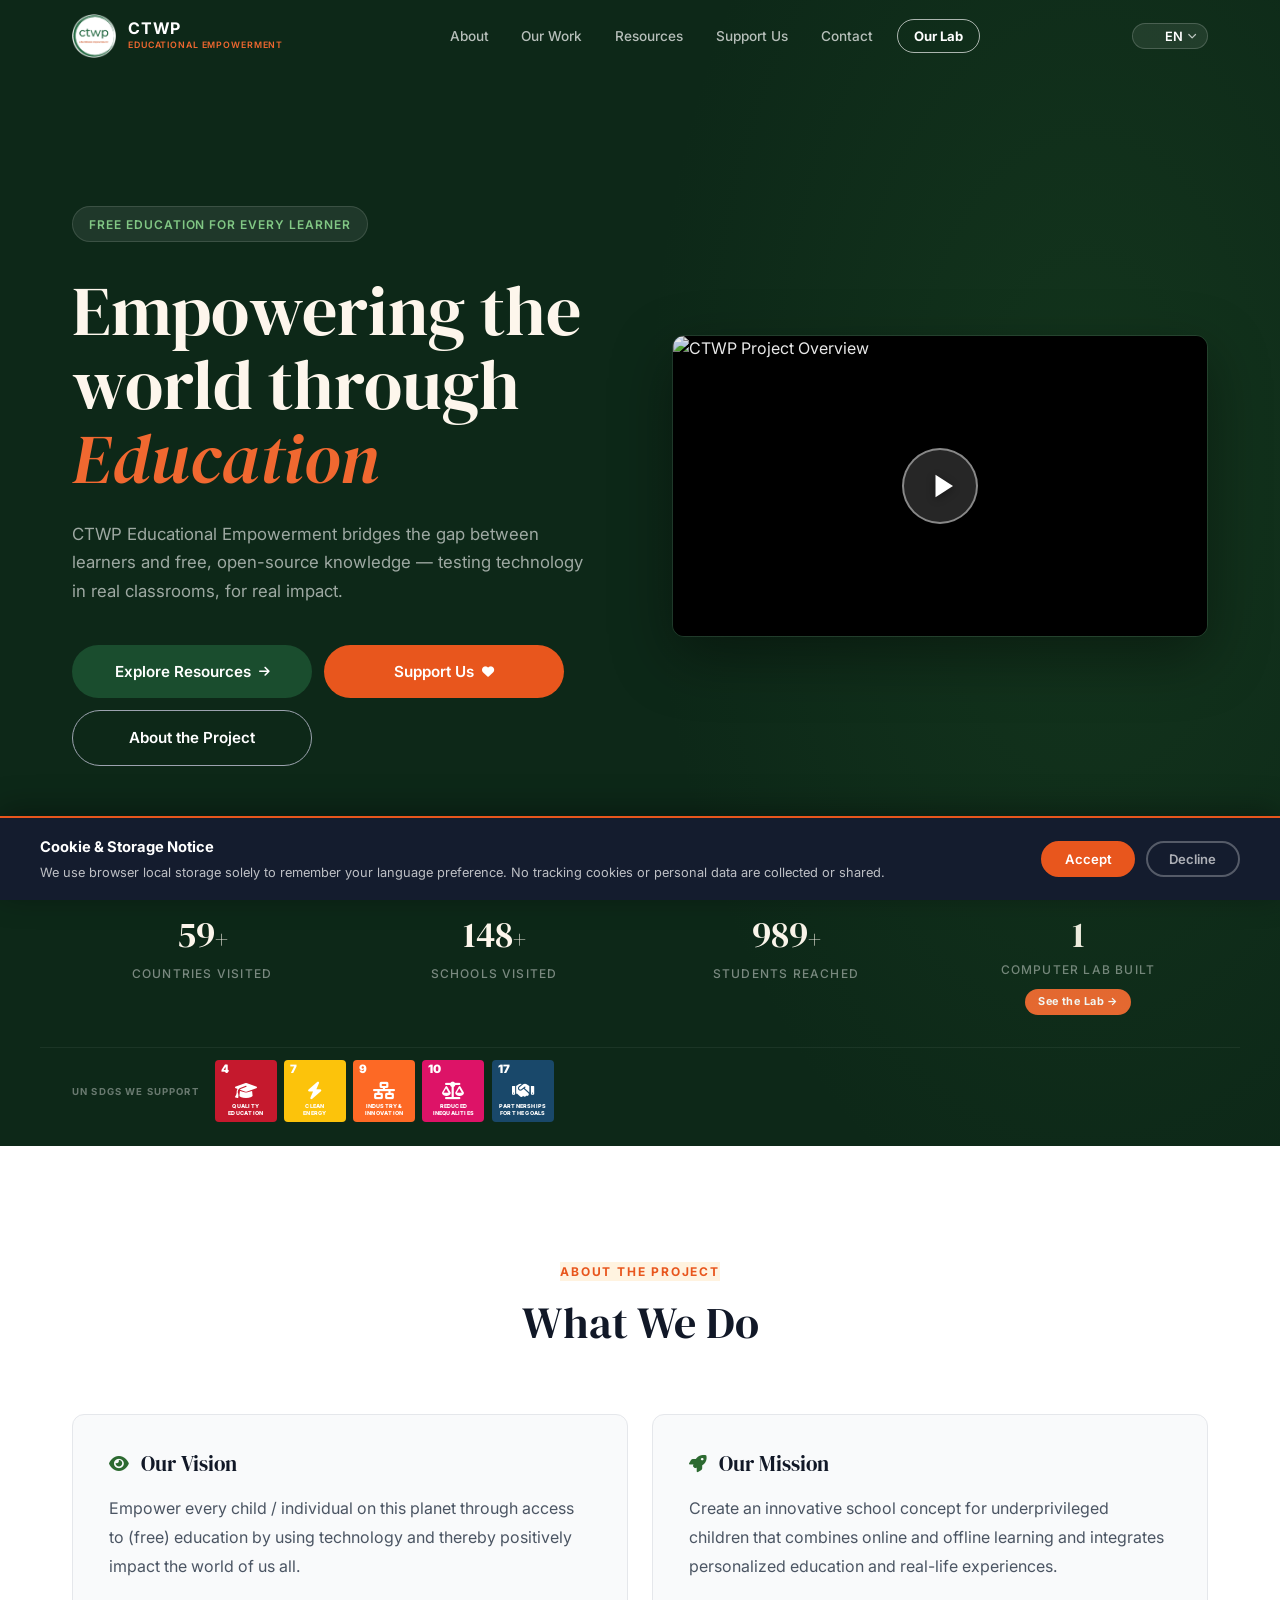
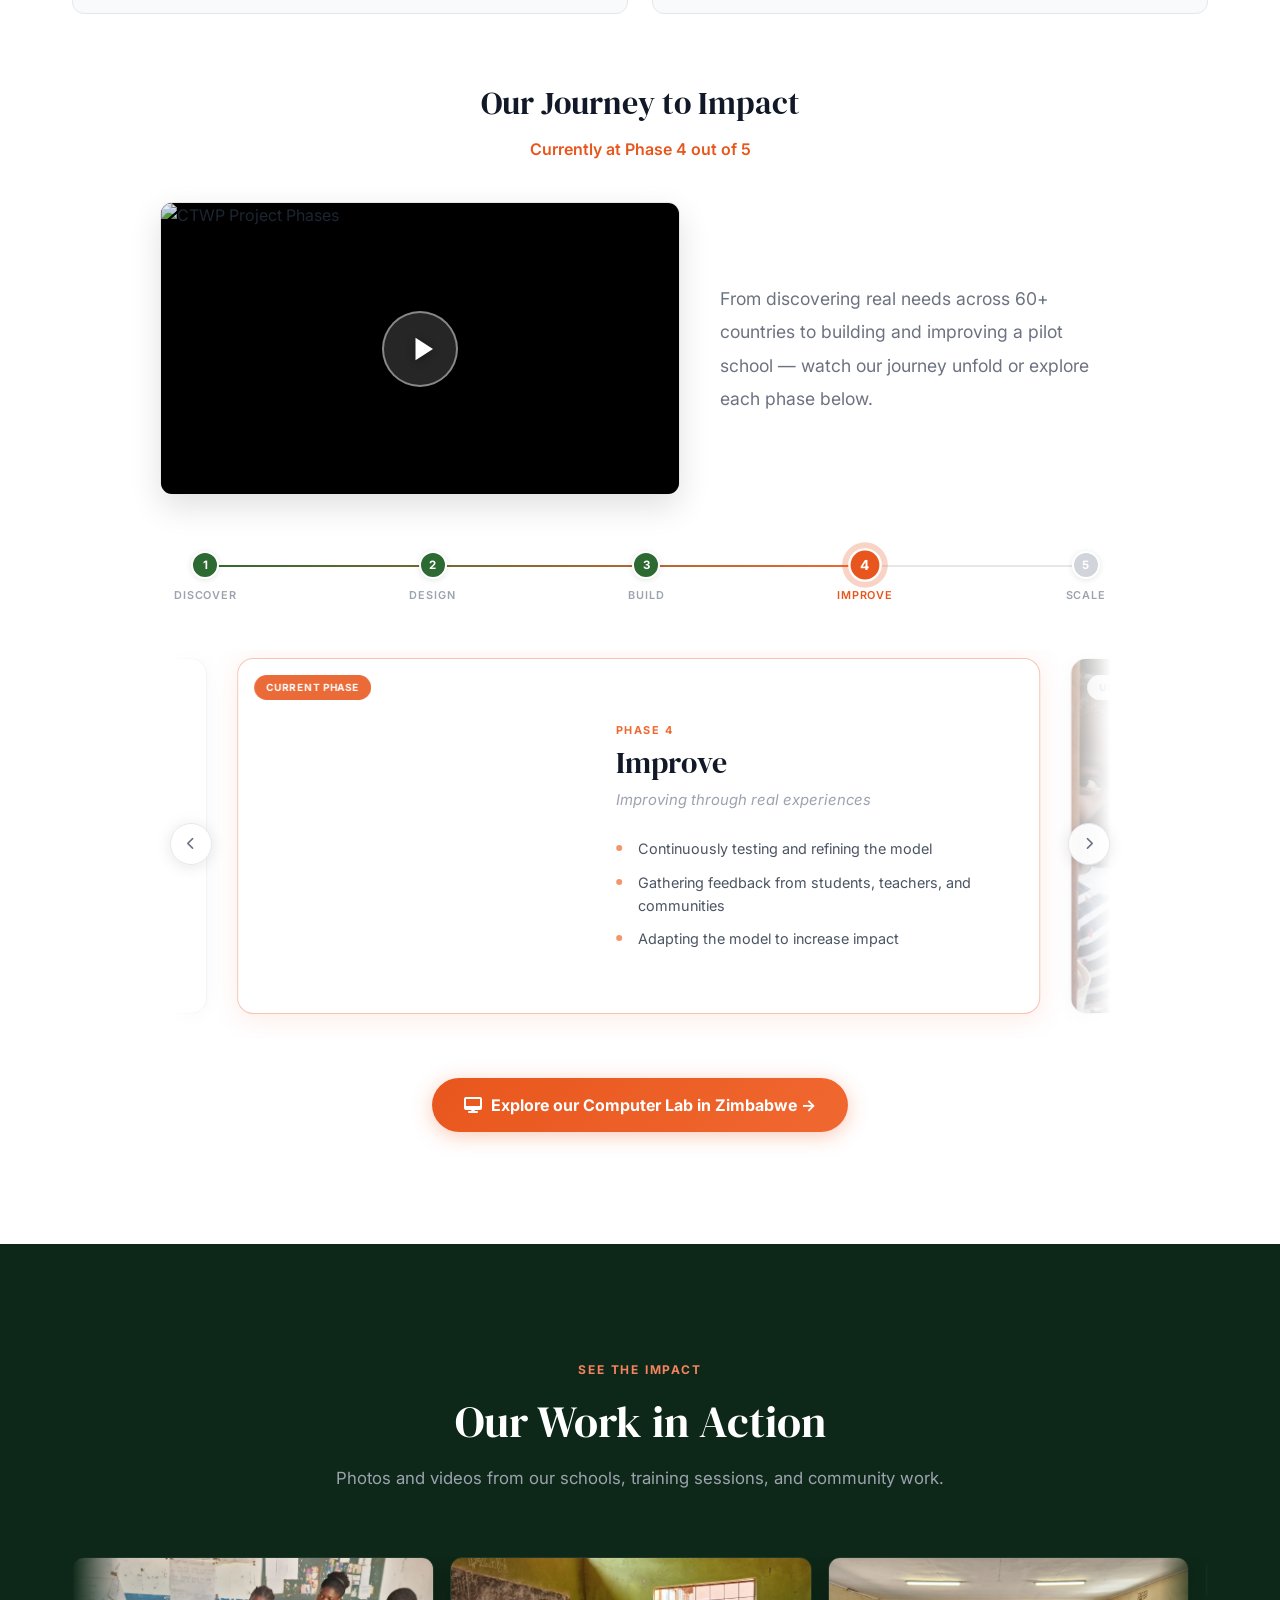
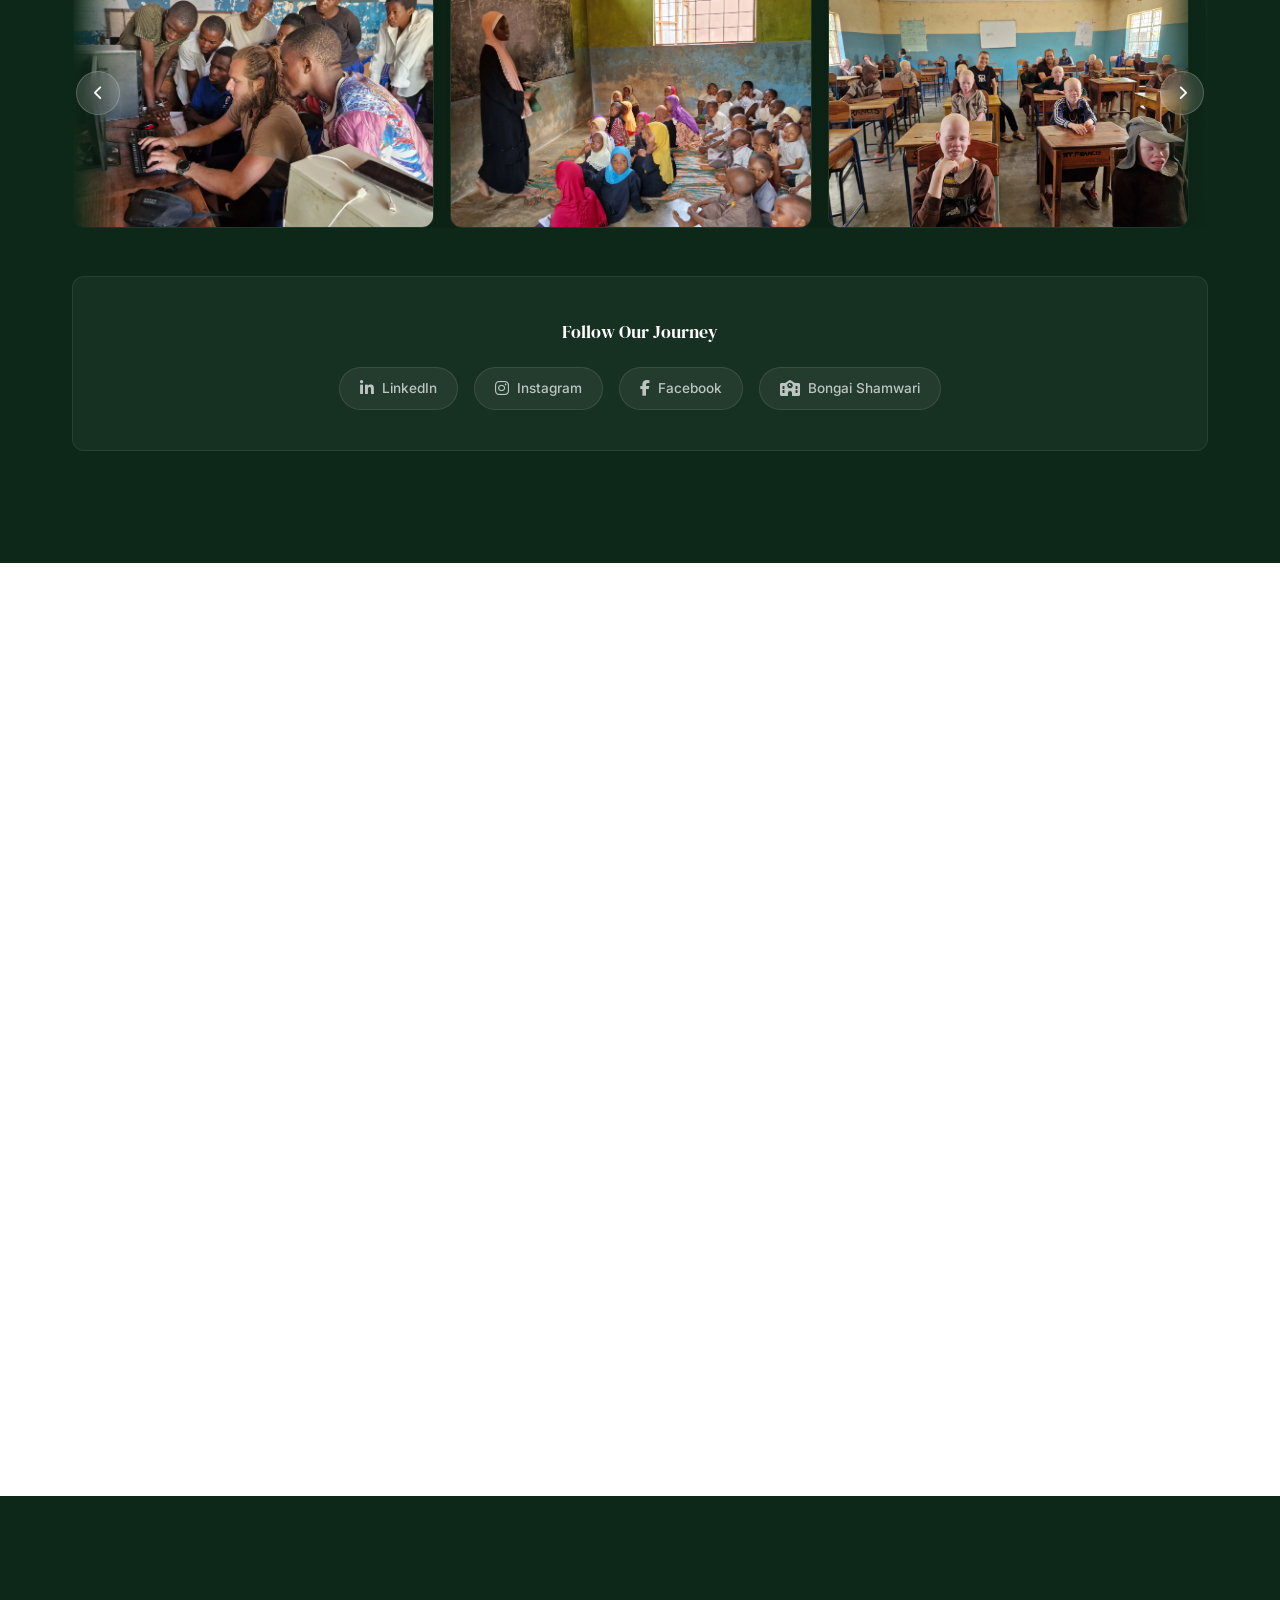
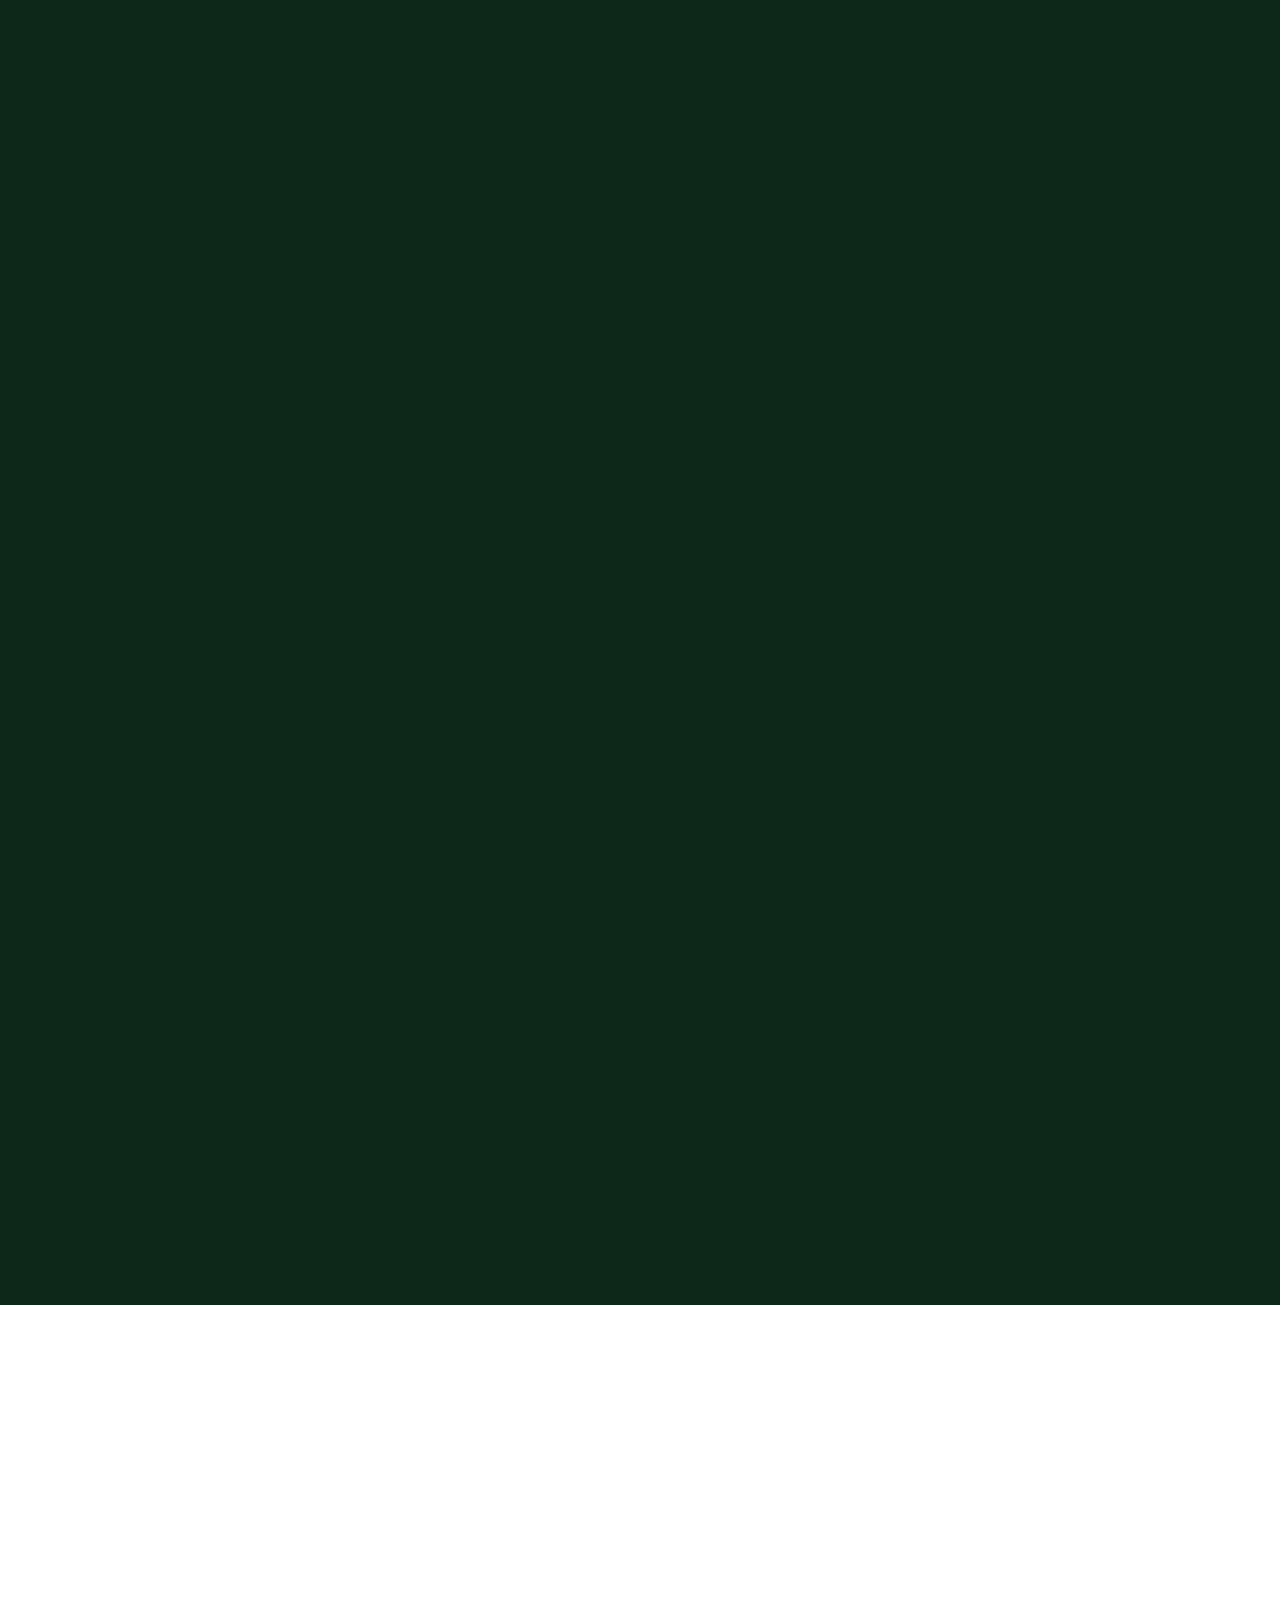
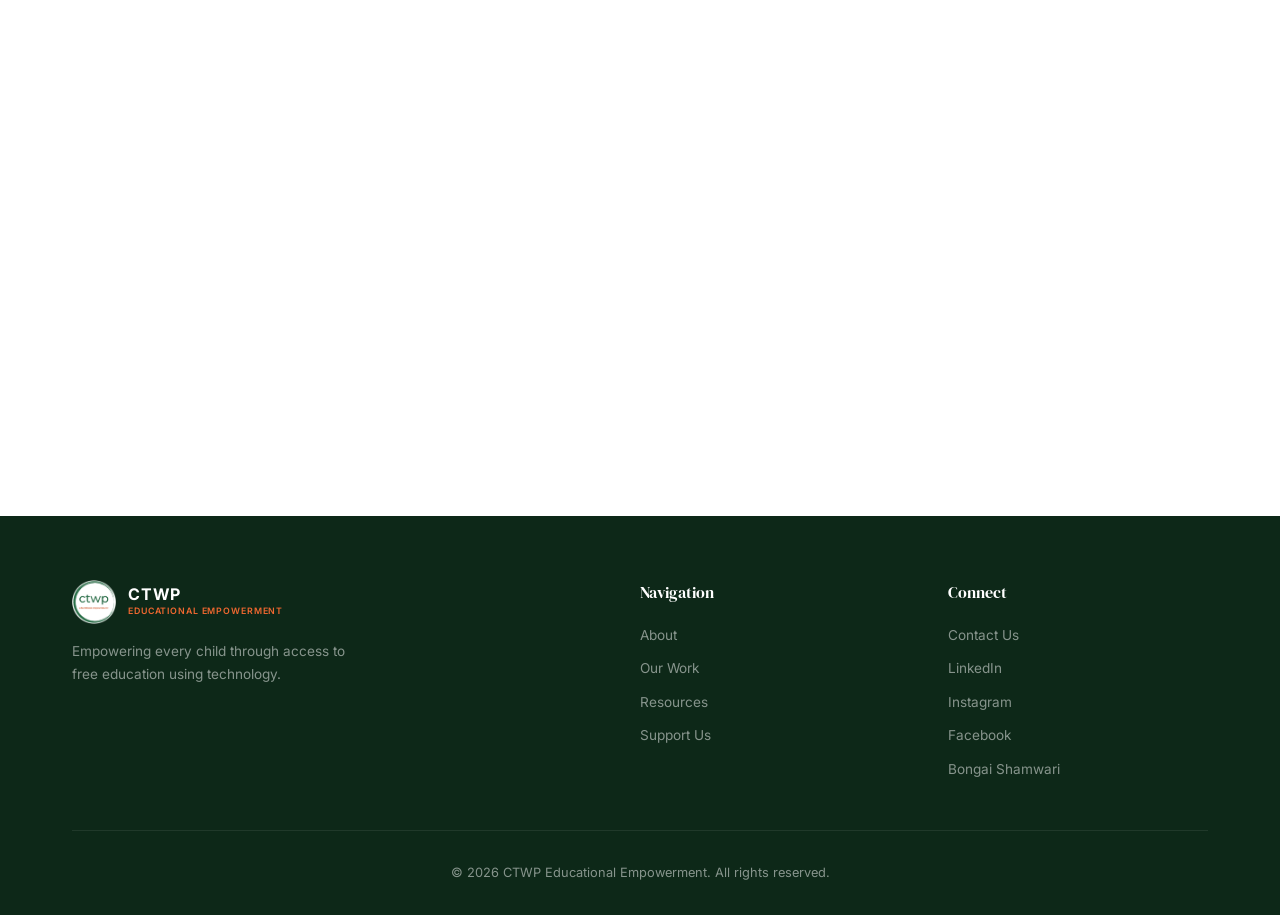
==== commit dfeee958: "Hero: add UN SDG badge strip below stats bar Shows 5 UN SDGs (4, 7, 9, 10, 17) as official-colored t" ====
--- a/index.html
+++ b/index.html
@@ -69,7 +69,7 @@
   <link rel="dns-prefetch" href="https://i.ytimg.com">
 
   <!-- Critical CSS (blocking) -->
-  <link rel="stylesheet" href="assets/css/style.css?v=22">
+  <link rel="stylesheet" href="assets/css/style.css?v=23">
 
   <!-- Non-render-blocking: Google Fonts -->
   <link rel="preload" as="style" href="https://fonts.googleapis.com/css2?family=DM+Serif+Display:ital@0;1&family=Inter:wght@300;400;500;600;700&display=swap" onload="this.onload=null;this.rel='stylesheet'">
@@ -212,6 +212,16 @@
           <span class="stat-label" data-i18n="stat.labs">Computer Lab Built</span>
           <span class="stat-cta" data-i18n="stat.labs.cta">See the Lab →</span>
         </a>
+      </div>
+      <div class="sdg-strip">
+        <span class="sdg-strip-label" data-i18n="sdg.label">UN SDGs</span>
+        <div class="sdg-badges">
+          <div class="sdg-badge" style="background:#C5192D"><span class="sdg-n">4</span><i class="fas fa-graduation-cap"></i><span class="sdg-t">QUALITY<br>EDUCATION</span></div>
+          <div class="sdg-badge" style="background:#FCC30B"><span class="sdg-n">7</span><i class="fas fa-bolt"></i><span class="sdg-t">CLEAN<br>ENERGY</span></div>
+          <div class="sdg-badge" style="background:#FD6925"><span class="sdg-n">9</span><i class="fas fa-network-wired"></i><span class="sdg-t">INDUSTRY &amp;<br>INNOVATION</span></div>
+          <div class="sdg-badge" style="background:#DD1367"><span class="sdg-n">10</span><i class="fas fa-scale-balanced"></i><span class="sdg-t">REDUCED<br>INEQUALITIES</span></div>
+          <div class="sdg-badge" style="background:#19486A"><span class="sdg-n">17</span><i class="fas fa-handshake"></i><span class="sdg-t">PARTNERSHIPS<br>FOR THE GOALS</span></div>
+        </div>
       </div>
     </div>
   </section>
--- a/assets/css/style.css
+++ b/assets/css/style.css
@@ -591,6 +591,44 @@
 .stat-item-link:hover .stat-cta {
   background: #f7903c;
   transform: translateY(-1px);
+}
+/* SDG Strip */
+.sdg-strip {
+  display: flex; align-items: center; gap: 1rem;
+  max-width: var(--container-max);
+  margin: 0 auto;
+  padding: 0.75rem 2rem 1.5rem;
+  border-top: 1px solid rgba(255,255,255,0.06);
+}
+.sdg-strip-label {
+  font-size: 0.6rem; font-weight: 700;
+  letter-spacing: 0.12em; text-transform: uppercase;
+  color: rgba(255,255,255,0.38);
+  white-space: nowrap;
+}
+.sdg-badges { display: flex; gap: 0.45rem; overflow-x: auto; }
+.sdg-badge {
+  position: relative;
+  display: flex; flex-direction: column;
+  align-items: center; justify-content: flex-end;
+  width: 62px; height: 62px; flex-shrink: 0;
+  border-radius: 4px; padding: 0.3rem 0.25rem 0.3rem;
+  color: #fff; text-align: center;
+  transition: transform 0.15s ease, box-shadow 0.15s ease;
+}
+.sdg-badge:hover { transform: translateY(-2px); box-shadow: 0 6px 16px rgba(0,0,0,0.35); }
+.sdg-n {
+  position: absolute; top: 4px; left: 6px;
+  font-size: 0.72rem; font-weight: 900; line-height: 1;
+}
+.sdg-badge i { font-size: 1.1rem; margin-bottom: 0.18rem; }
+.sdg-t {
+  font-size: 0.34rem; font-weight: 800;
+  letter-spacing: 0.04em; text-transform: uppercase; line-height: 1.35;
+}
+@media (max-width: 640px) {
+  .sdg-strip { flex-direction: column; align-items: flex-start; gap: 0.6rem; padding-bottom: 1.25rem; }
+  .sdg-badges { width: 100%; }
 }
 /* Phase 3 lab button */
 .phase-lab-btn {
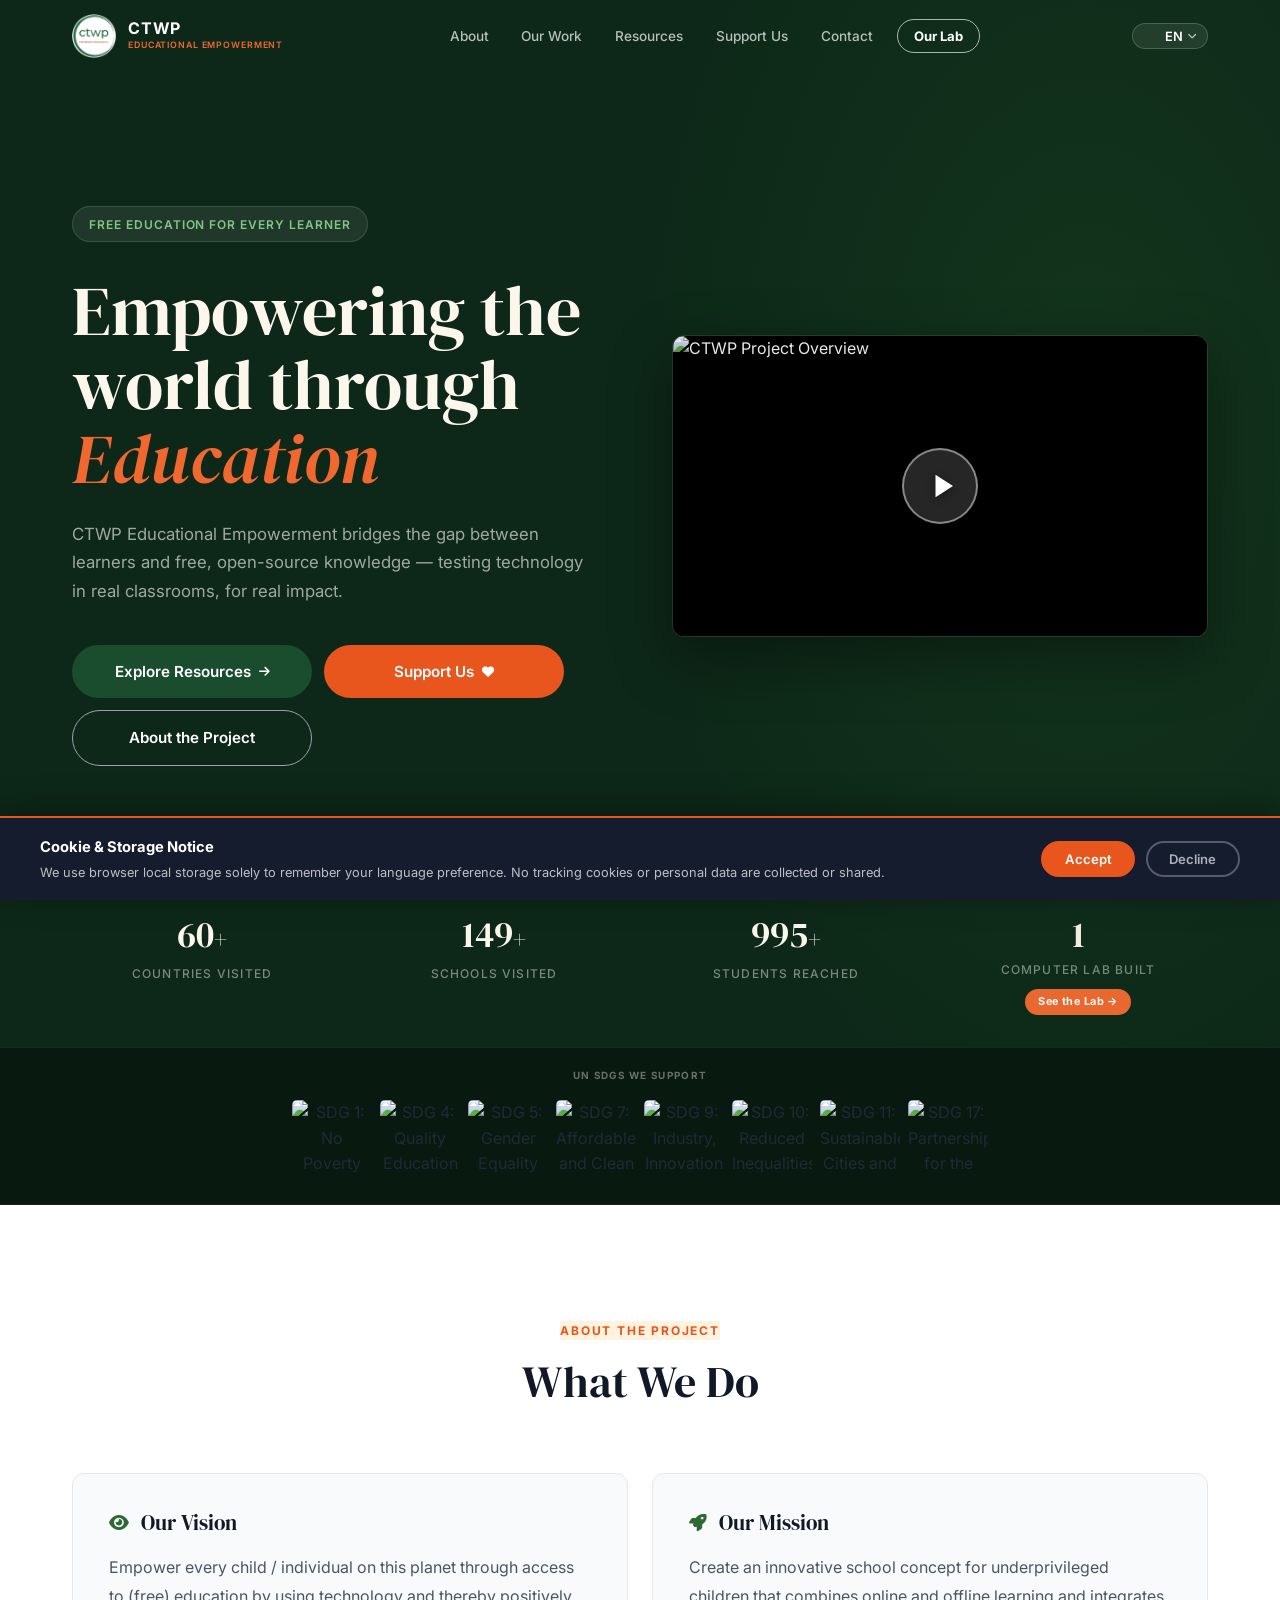
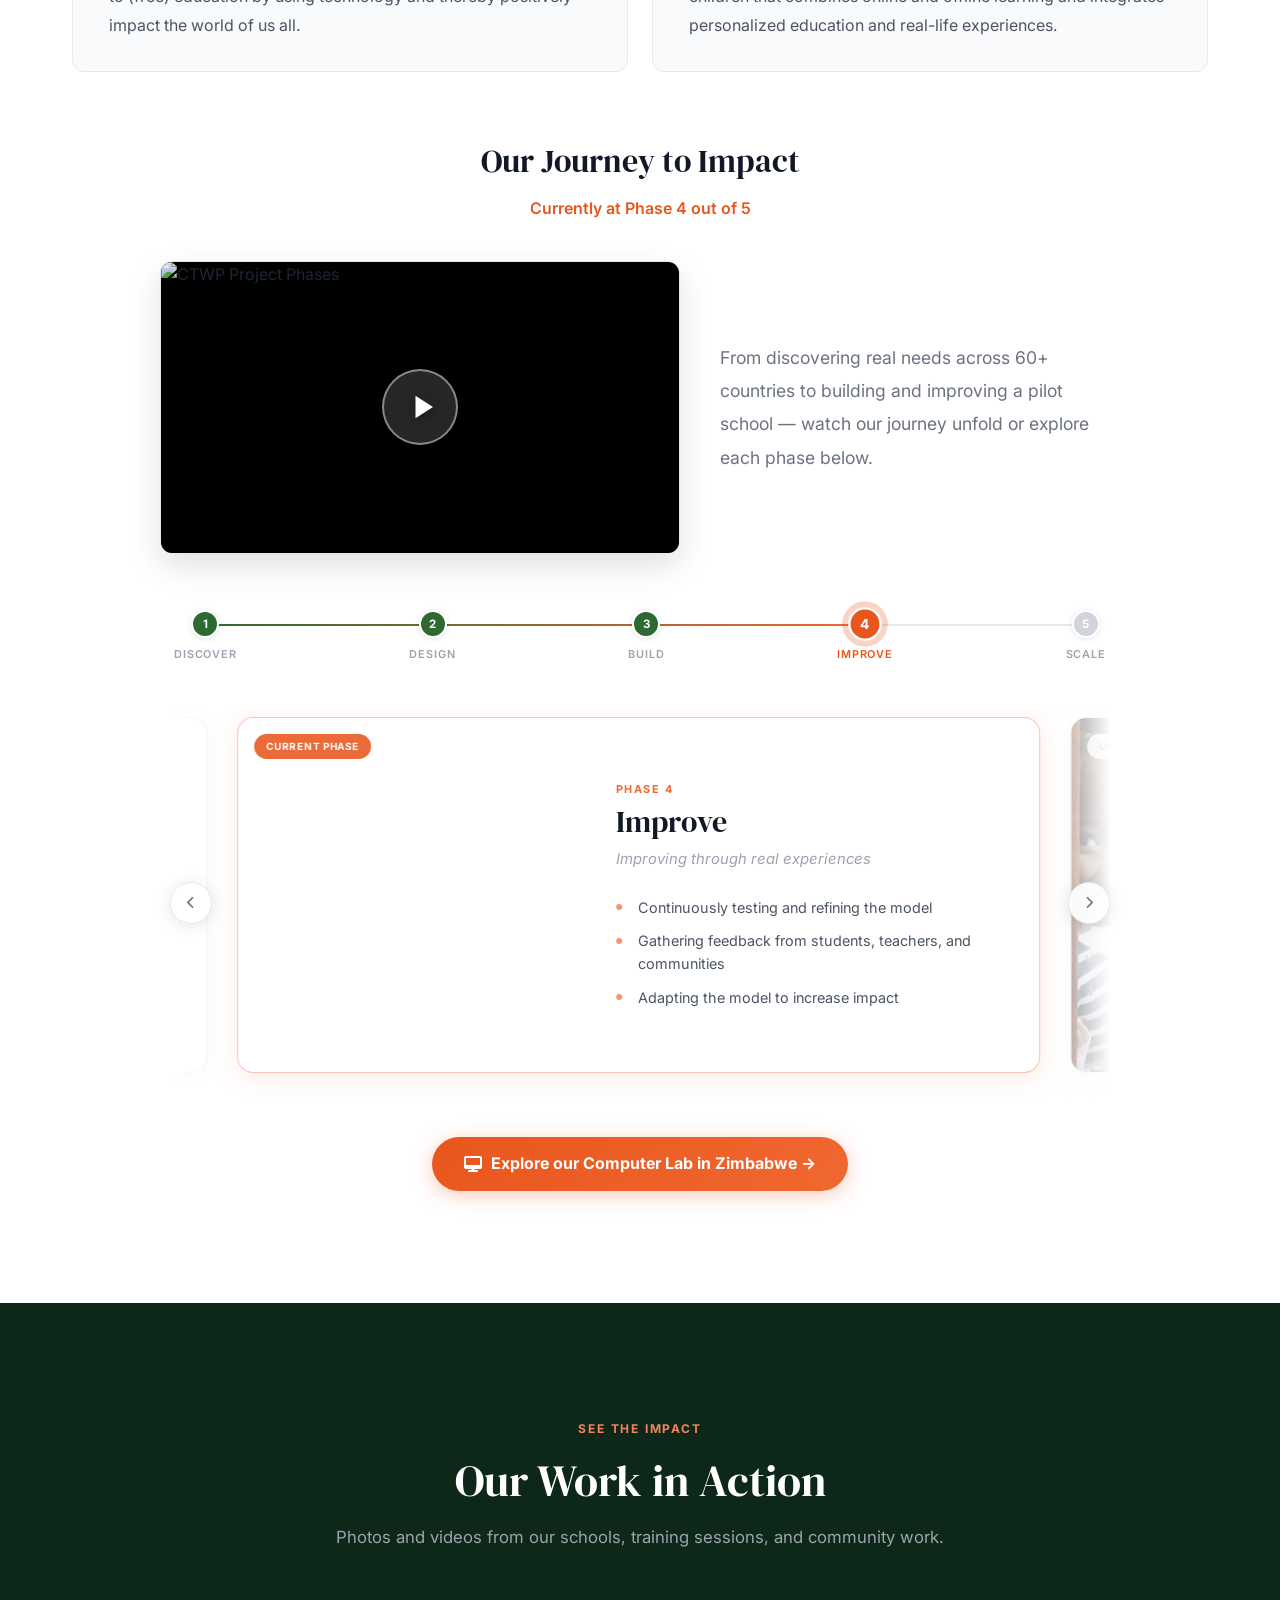
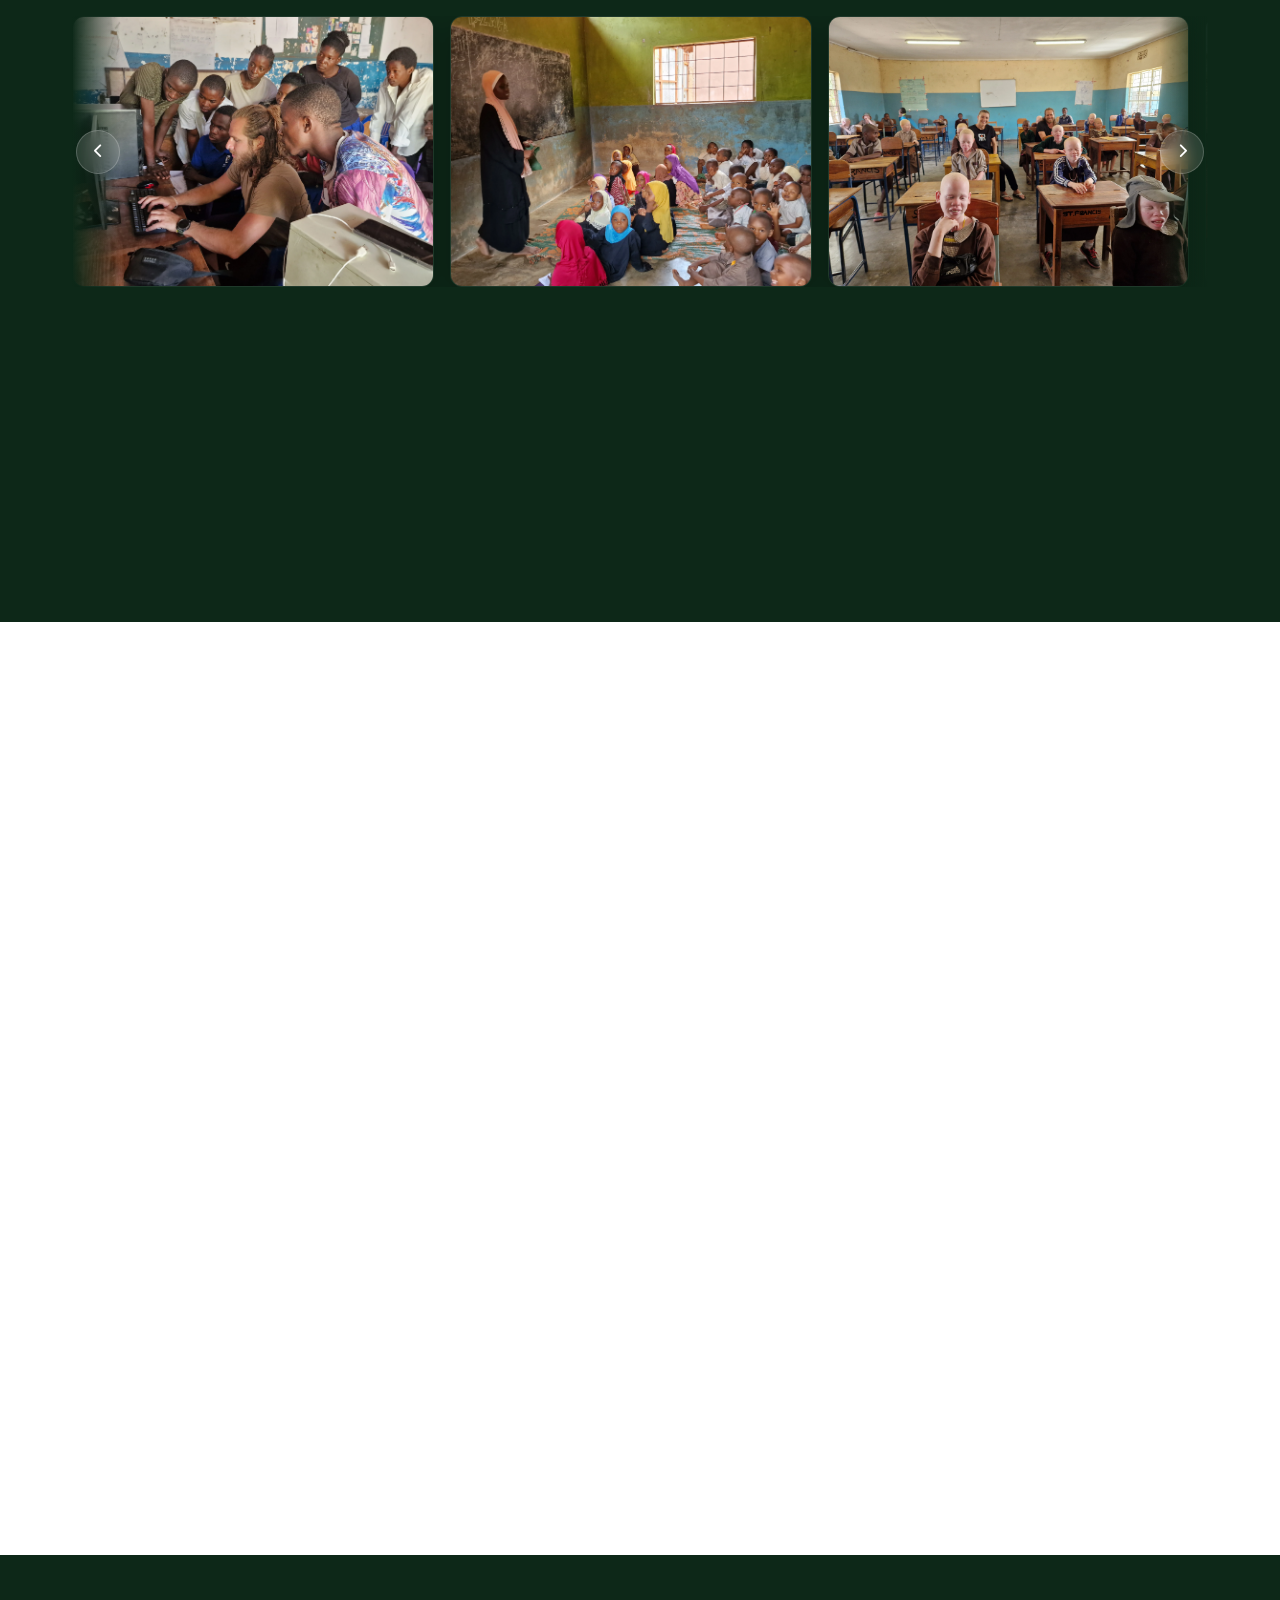
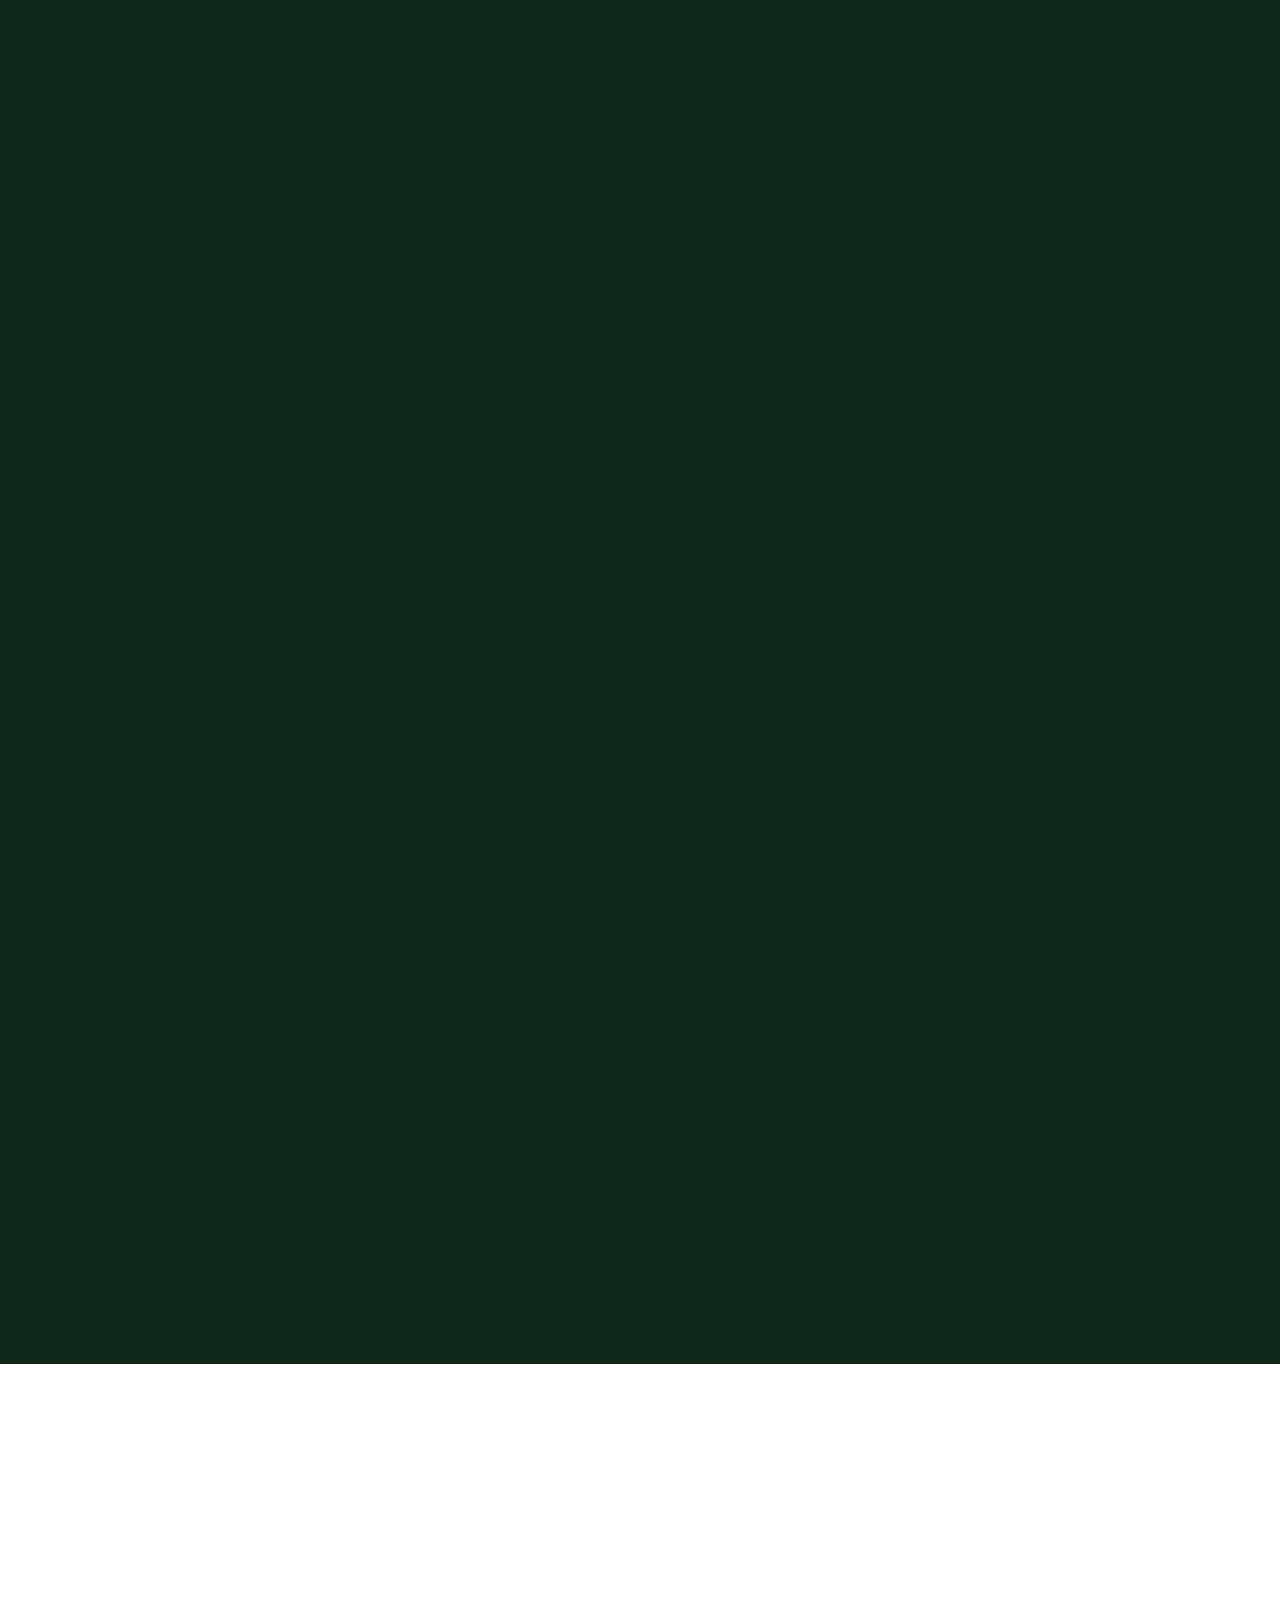
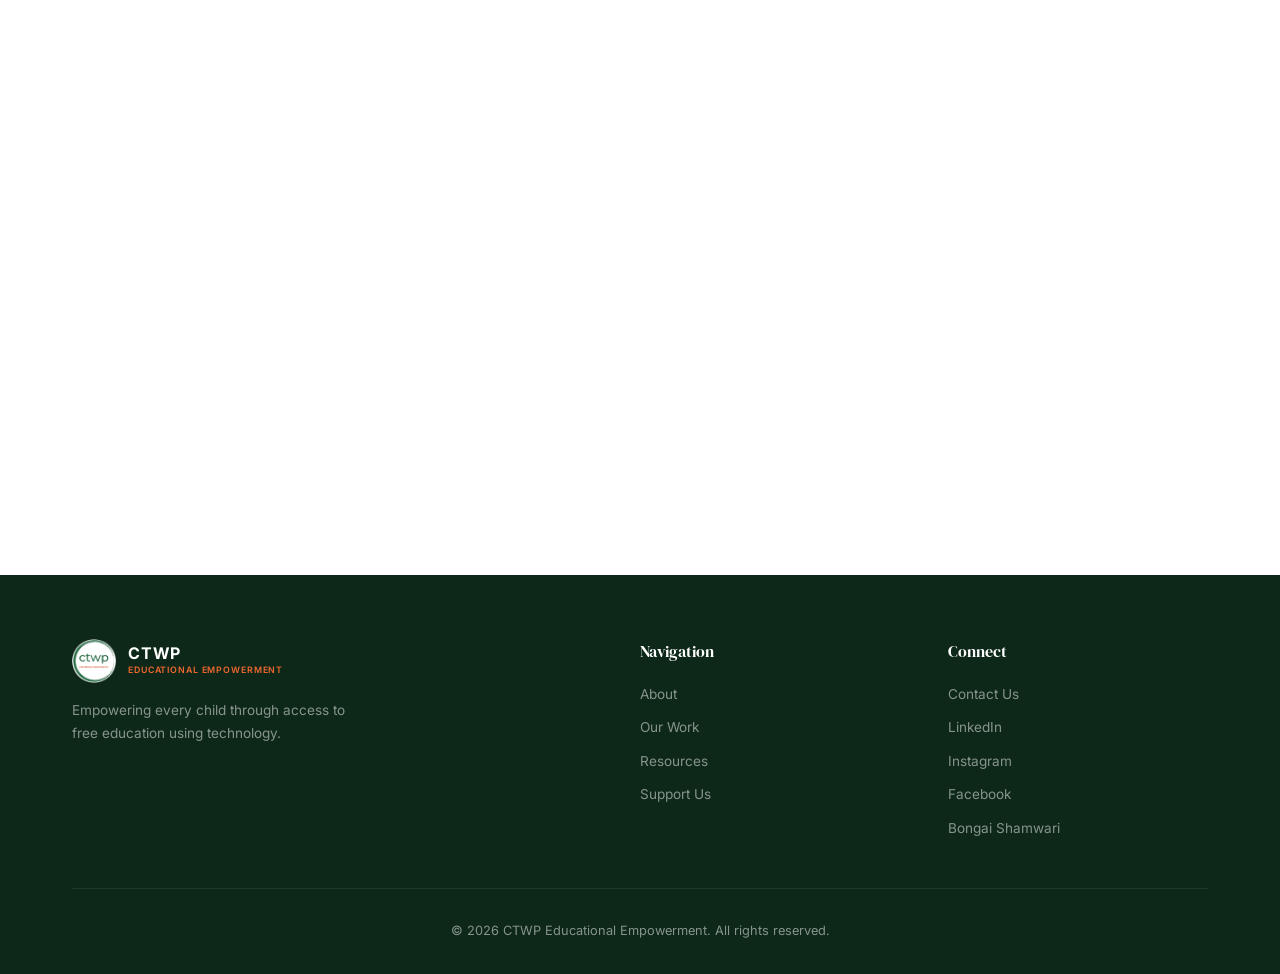
==== commit 13ea2673: "Hero: replace custom SDG tiles with official UN SDG images 8 official UN SDG image boxes (goals 1,4," ====
--- a/index.html
+++ b/index.html
@@ -69,7 +69,7 @@
   <link rel="dns-prefetch" href="https://i.ytimg.com">
 
   <!-- Critical CSS (blocking) -->
-  <link rel="stylesheet" href="assets/css/style.css?v=23">
+  <link rel="stylesheet" href="assets/css/style.css?v=24">
 
   <!-- Non-render-blocking: Google Fonts -->
   <link rel="preload" as="style" href="https://fonts.googleapis.com/css2?family=DM+Serif+Display:ital@0;1&family=Inter:wght@300;400;500;600;700&display=swap" onload="this.onload=null;this.rel='stylesheet'">
@@ -213,18 +213,21 @@
           <span class="stat-cta" data-i18n="stat.labs.cta">See the Lab →</span>
         </a>
       </div>
-      <div class="sdg-strip">
-        <span class="sdg-strip-label" data-i18n="sdg.label">UN SDGs</span>
-        <div class="sdg-badges">
-          <div class="sdg-badge" style="background:#C5192D"><span class="sdg-n">4</span><i class="fas fa-graduation-cap"></i><span class="sdg-t">QUALITY<br>EDUCATION</span></div>
-          <div class="sdg-badge" style="background:#FCC30B"><span class="sdg-n">7</span><i class="fas fa-bolt"></i><span class="sdg-t">CLEAN<br>ENERGY</span></div>
-          <div class="sdg-badge" style="background:#FD6925"><span class="sdg-n">9</span><i class="fas fa-network-wired"></i><span class="sdg-t">INDUSTRY &amp;<br>INNOVATION</span></div>
-          <div class="sdg-badge" style="background:#DD1367"><span class="sdg-n">10</span><i class="fas fa-scale-balanced"></i><span class="sdg-t">REDUCED<br>INEQUALITIES</span></div>
-          <div class="sdg-badge" style="background:#19486A"><span class="sdg-n">17</span><i class="fas fa-handshake"></i><span class="sdg-t">PARTNERSHIPS<br>FOR THE GOALS</span></div>
-        </div>
-      </div>
     </div>
   </section>
+  <div class="sdg-band">
+    <span class="sdg-band-label" data-i18n="sdg.label">UN SDGs We Support</span>
+    <div class="sdg-icons">
+      <a href="https://sdgs.un.org/goals/goal1" target="_blank" rel="noopener" title="SDG 1: No Poverty"><img src="https://sdgs.un.org/sites/default/files/goals/E_SDG_Icons-01.jpg" alt="SDG 1: No Poverty" loading="lazy"></a>
+      <a href="https://sdgs.un.org/goals/goal4" target="_blank" rel="noopener" title="SDG 4: Quality Education"><img src="https://sdgs.un.org/sites/default/files/goals/E_SDG_Icons-04.jpg" alt="SDG 4: Quality Education" loading="lazy"></a>
+      <a href="https://sdgs.un.org/goals/goal5" target="_blank" rel="noopener" title="SDG 5: Gender Equality"><img src="https://sdgs.un.org/sites/default/files/goals/E_SDG_Icons-05.jpg" alt="SDG 5: Gender Equality" loading="lazy"></a>
+      <a href="https://sdgs.un.org/goals/goal7" target="_blank" rel="noopener" title="SDG 7: Affordable and Clean Energy"><img src="https://sdgs.un.org/sites/default/files/goals/E_SDG_Icons-07.jpg" alt="SDG 7: Affordable and Clean Energy" loading="lazy"></a>
+      <a href="https://sdgs.un.org/goals/goal9" target="_blank" rel="noopener" title="SDG 9: Industry, Innovation and Infrastructure"><img src="https://sdgs.un.org/sites/default/files/goals/E_SDG_Icons-09.jpg" alt="SDG 9: Industry, Innovation and Infrastructure" loading="lazy"></a>
+      <a href="https://sdgs.un.org/goals/goal10" target="_blank" rel="noopener" title="SDG 10: Reduced Inequalities"><img src="https://sdgs.un.org/sites/default/files/goals/E_SDG_Icons-10.jpg" alt="SDG 10: Reduced Inequalities" loading="lazy"></a>
+      <a href="https://sdgs.un.org/goals/goal11" target="_blank" rel="noopener" title="SDG 11: Sustainable Cities and Communities"><img src="https://sdgs.un.org/sites/default/files/goals/E_SDG_Icons-11.jpg" alt="SDG 11: Sustainable Cities and Communities" loading="lazy"></a>
+      <a href="https://sdgs.un.org/goals/goal17" target="_blank" rel="noopener" title="SDG 17: Partnerships for the Goals"><img src="https://sdgs.un.org/sites/default/files/goals/E_SDG_Icons-17.jpg" alt="SDG 17: Partnerships for the Goals" loading="lazy"></a>
+    </div>
+  </div>
 
   <!-- About Section -->
   <section id="about" class="section">
--- a/assets/css/style.css
+++ b/assets/css/style.css
@@ -592,43 +592,35 @@
   background: #f7903c;
   transform: translateY(-1px);
 }
-/* SDG Strip */
-.sdg-strip {
-  display: flex; align-items: center; gap: 1rem;
-  max-width: var(--container-max);
-  margin: 0 auto;
-  padding: 0.75rem 2rem 1.5rem;
+/* SDG Band */
+.sdg-band {
+  background: var(--green-950, #081a0f);
   border-top: 1px solid rgba(255,255,255,0.06);
-}
-.sdg-strip-label {
-  font-size: 0.6rem; font-weight: 700;
-  letter-spacing: 0.12em; text-transform: uppercase;
+  border-bottom: 1px solid rgba(255,255,255,0.04);
+  padding: 1.25rem 2rem 1.5rem;
+  text-align: center;
+}
+.sdg-band-label {
+  display: block;
+  font-size: 0.62rem; font-weight: 700;
+  letter-spacing: 0.14em; text-transform: uppercase;
   color: rgba(255,255,255,0.38);
-  white-space: nowrap;
-}
-.sdg-badges { display: flex; gap: 0.45rem; overflow-x: auto; }
-.sdg-badge {
-  position: relative;
-  display: flex; flex-direction: column;
-  align-items: center; justify-content: flex-end;
-  width: 62px; height: 62px; flex-shrink: 0;
-  border-radius: 4px; padding: 0.3rem 0.25rem 0.3rem;
-  color: #fff; text-align: center;
-  transition: transform 0.15s ease, box-shadow 0.15s ease;
-}
-.sdg-badge:hover { transform: translateY(-2px); box-shadow: 0 6px 16px rgba(0,0,0,0.35); }
-.sdg-n {
-  position: absolute; top: 4px; left: 6px;
-  font-size: 0.72rem; font-weight: 900; line-height: 1;
-}
-.sdg-badge i { font-size: 1.1rem; margin-bottom: 0.18rem; }
-.sdg-t {
-  font-size: 0.34rem; font-weight: 800;
-  letter-spacing: 0.04em; text-transform: uppercase; line-height: 1.35;
-}
+  margin-bottom: 1rem;
+}
+.sdg-icons {
+  display: flex; justify-content: center; align-items: center;
+  gap: 0.5rem; flex-wrap: wrap;
+}
+.sdg-icons a { display: block; flex-shrink: 0; }
+.sdg-icons img {
+  width: 80px; height: 80px;
+  object-fit: cover; border-radius: 5px; display: block;
+  transition: transform 0.18s ease, box-shadow 0.18s ease;
+}
+.sdg-icons img:hover { transform: translateY(-4px); box-shadow: 0 10px 24px rgba(0,0,0,0.5); }
 @media (max-width: 640px) {
-  .sdg-strip { flex-direction: column; align-items: flex-start; gap: 0.6rem; padding-bottom: 1.25rem; }
-  .sdg-badges { width: 100%; }
+  .sdg-icons img { width: 60px; height: 60px; }
+  .sdg-band { padding: 1rem 1.25rem 1.25rem; }
 }
 /* Phase 3 lab button */
 .phase-lab-btn {
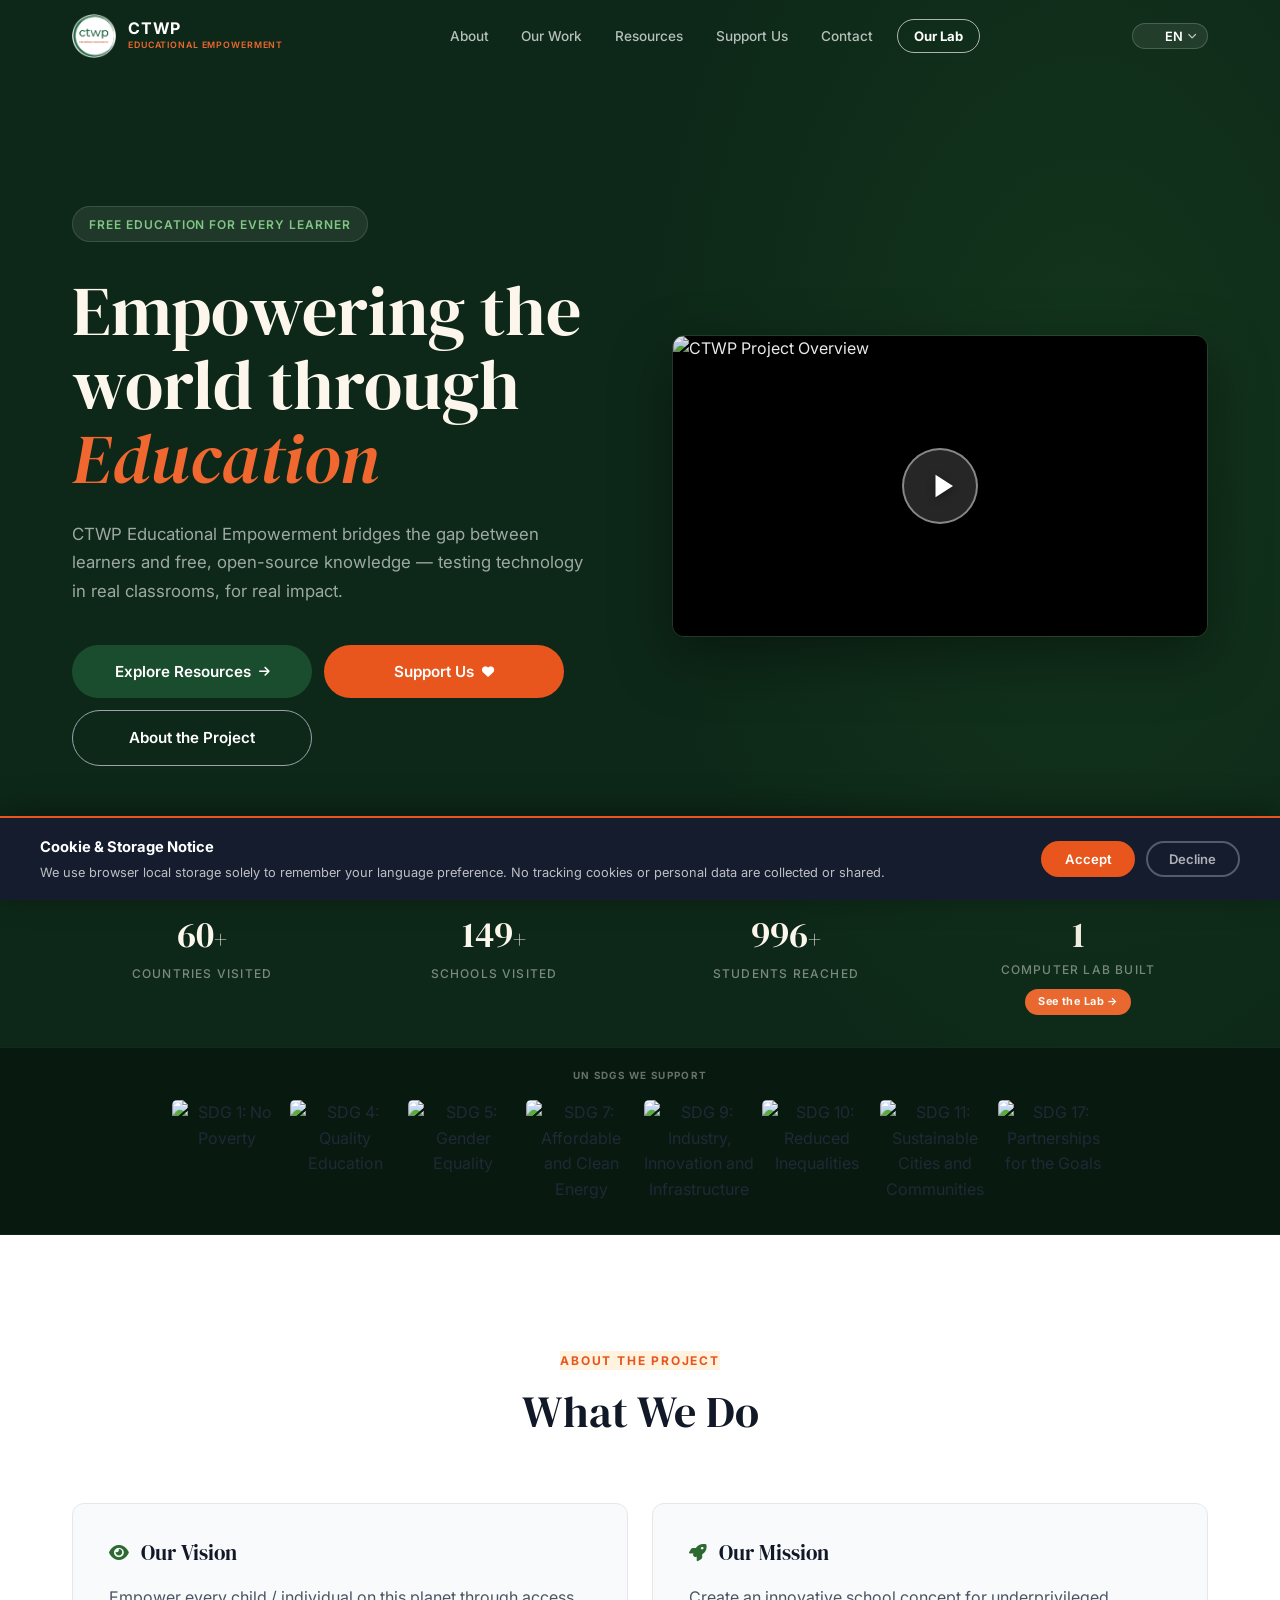
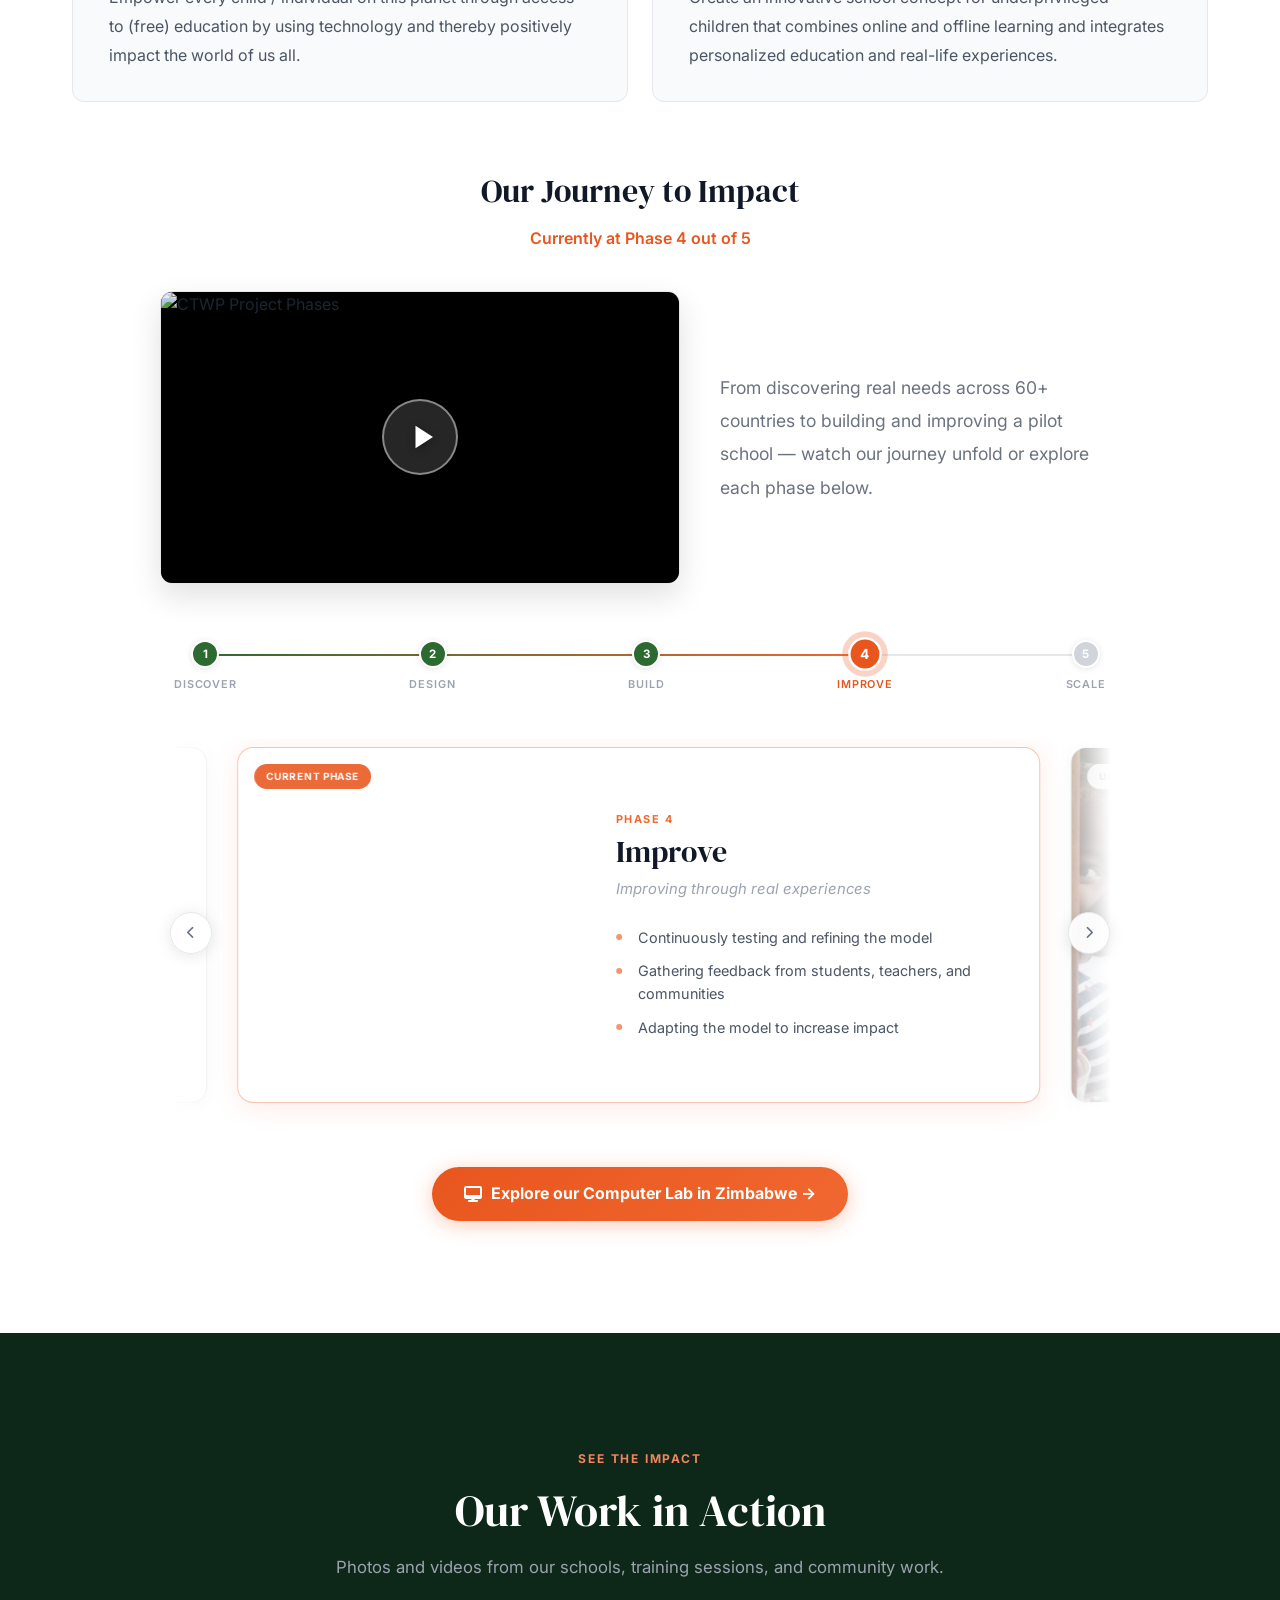
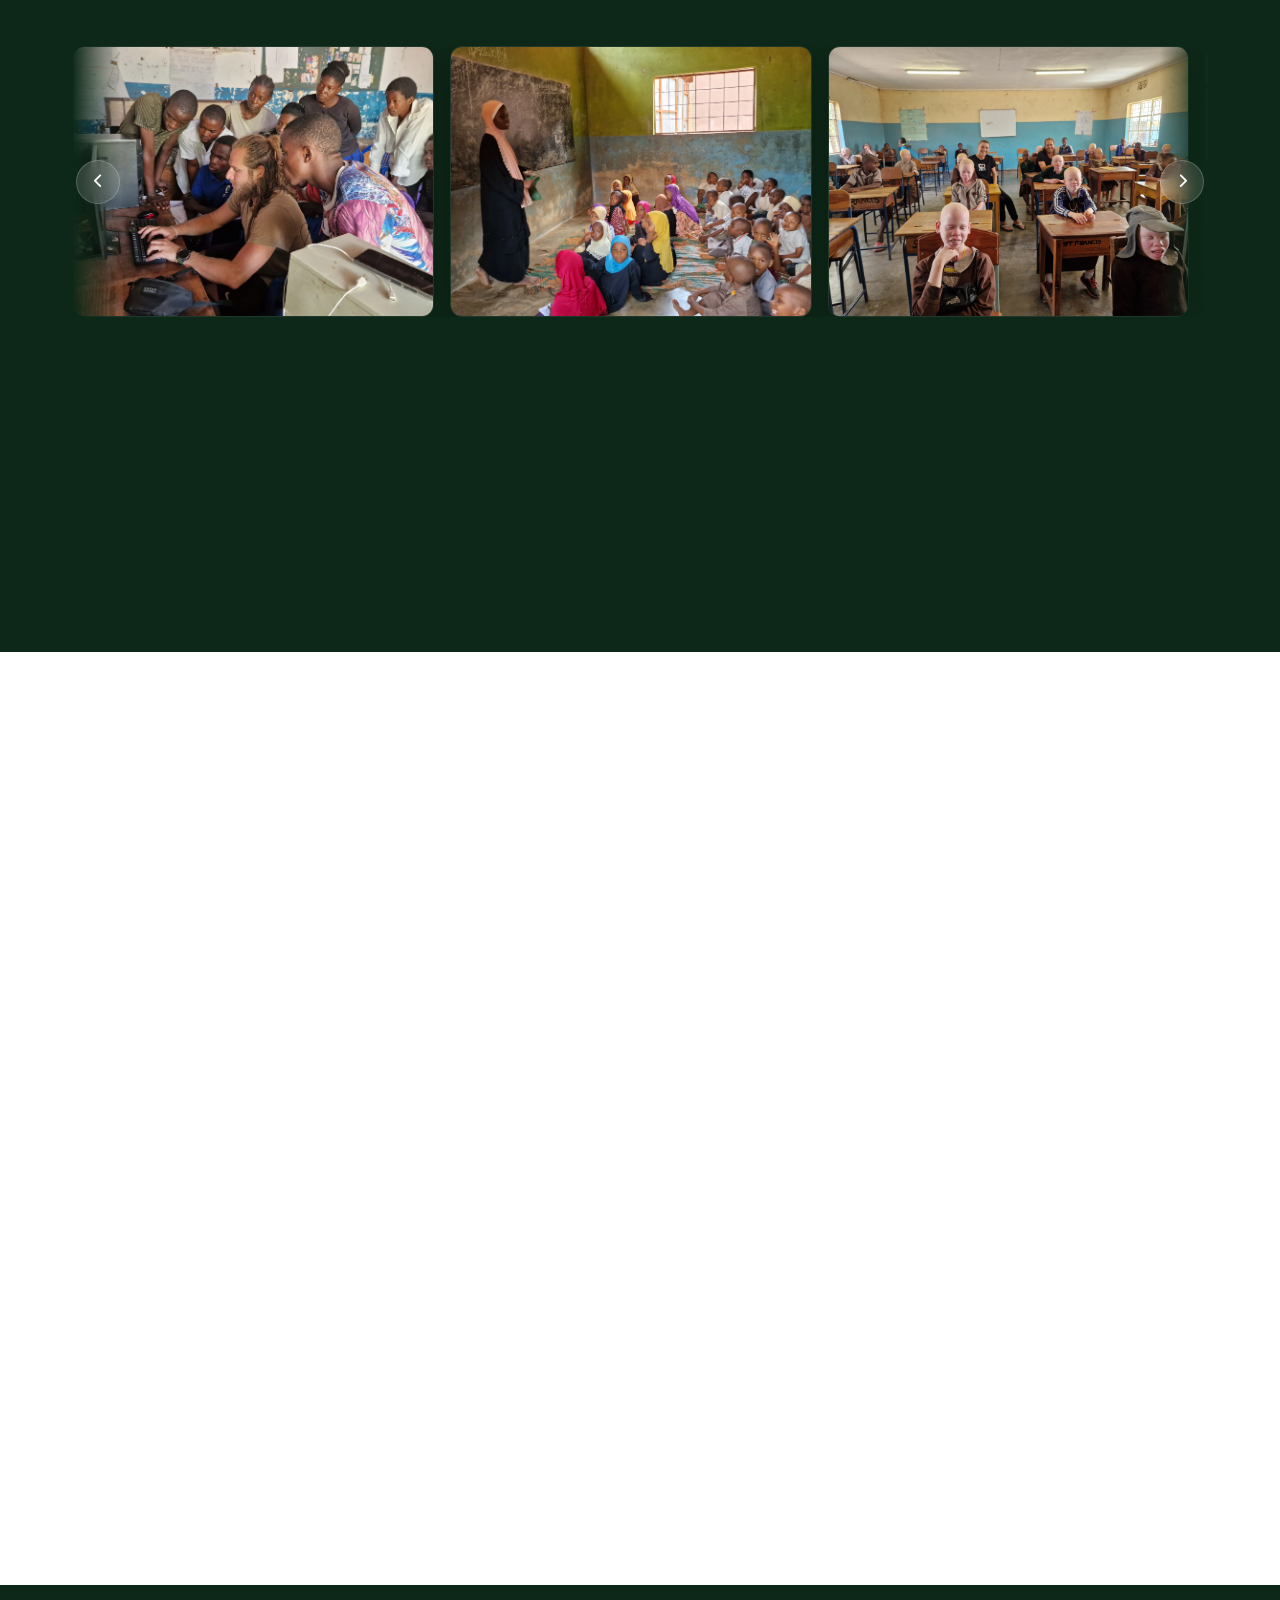
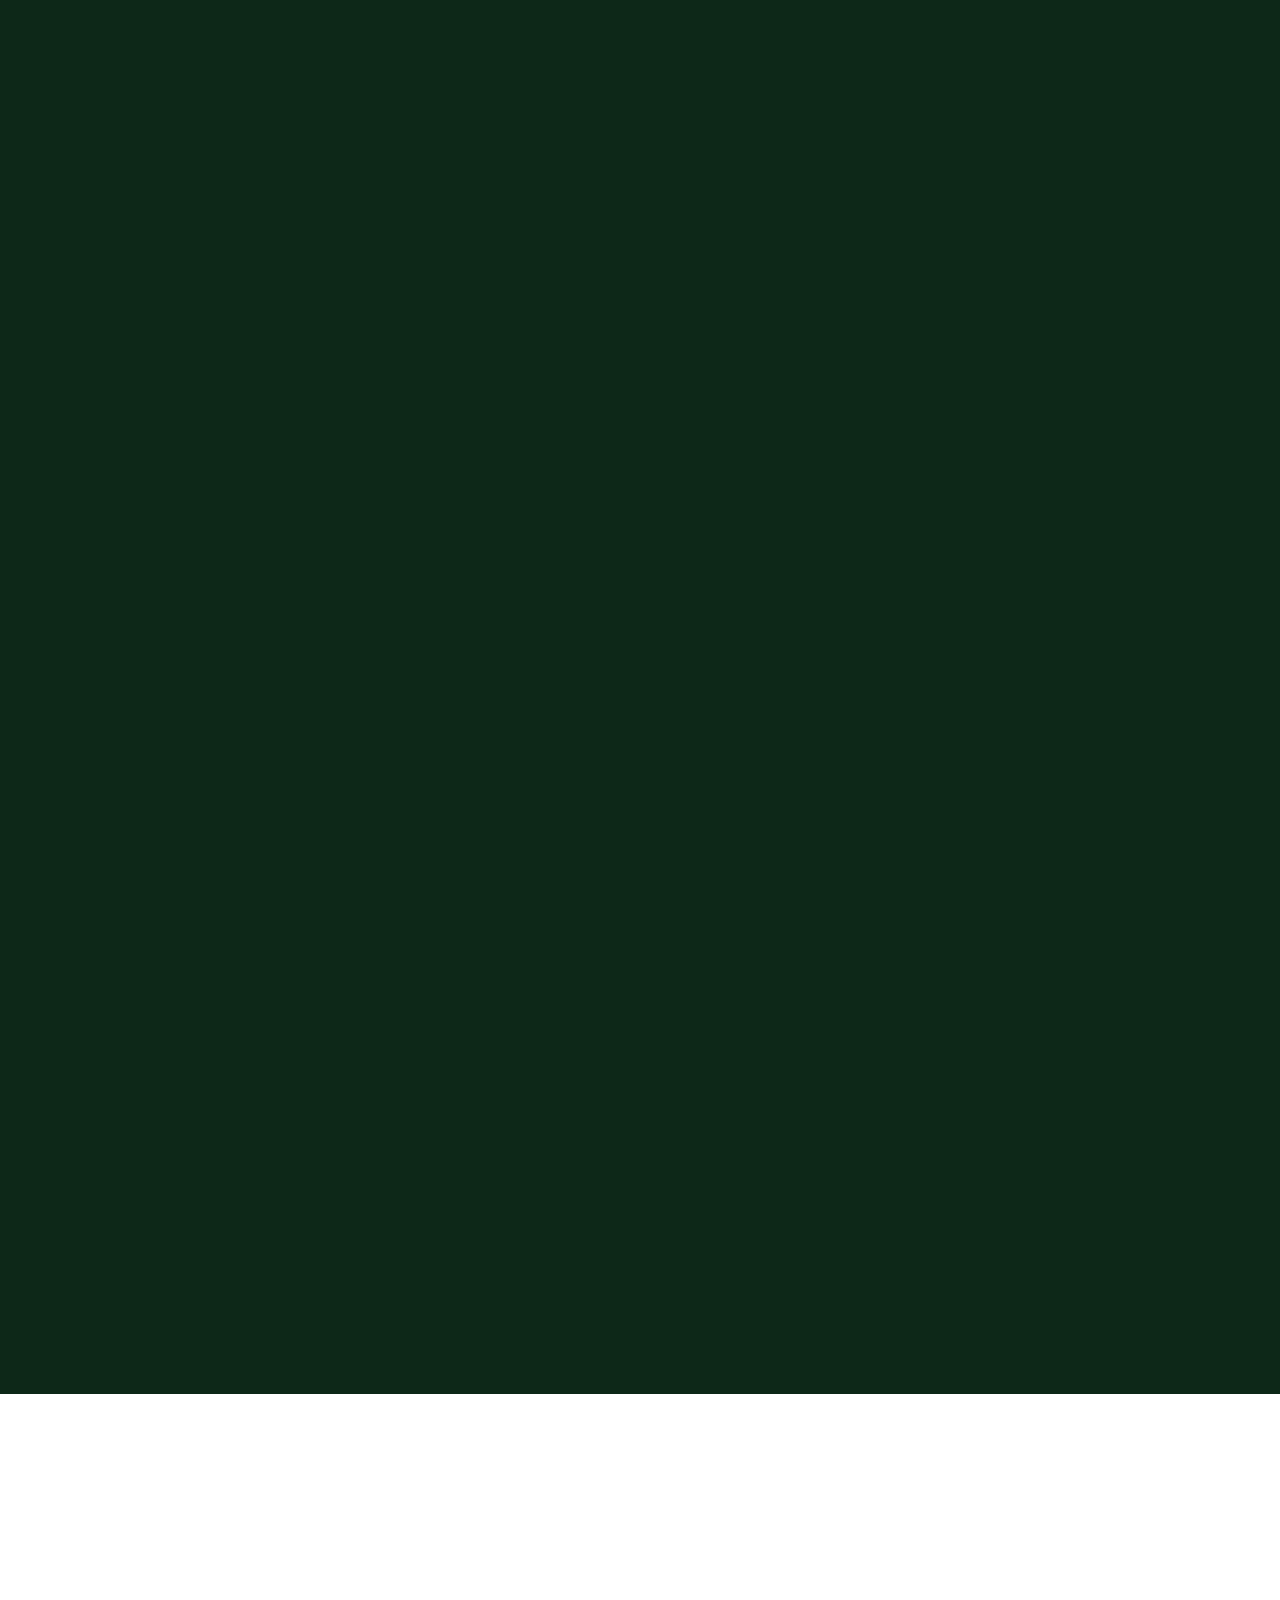
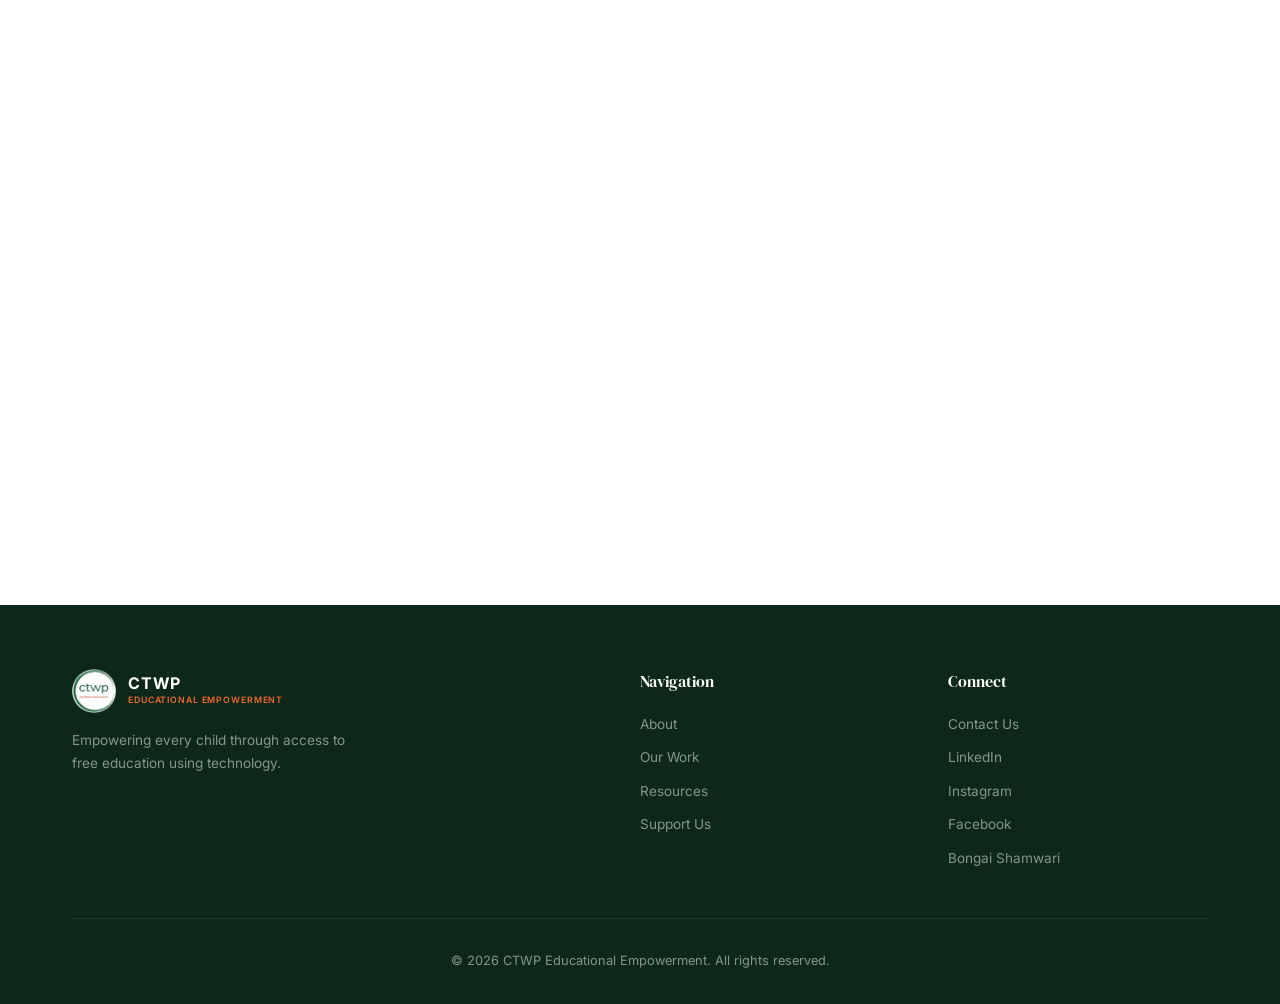
==== commit a58b000c: "SDG band: increase icon size 80→110px (60→80px mobile) Co-Authored-By: Claude Sonnet 4.6 <noreply@an" ====
--- a/index.html
+++ b/index.html
@@ -69,7 +69,7 @@
   <link rel="dns-prefetch" href="https://i.ytimg.com">
 
   <!-- Critical CSS (blocking) -->
-  <link rel="stylesheet" href="assets/css/style.css?v=24">
+  <link rel="stylesheet" href="assets/css/style.css?v=25">
 
   <!-- Non-render-blocking: Google Fonts -->
   <link rel="preload" as="style" href="https://fonts.googleapis.com/css2?family=DM+Serif+Display:ital@0;1&family=Inter:wght@300;400;500;600;700&display=swap" onload="this.onload=null;this.rel='stylesheet'">
--- a/assets/css/style.css
+++ b/assets/css/style.css
@@ -613,13 +613,13 @@
 }
 .sdg-icons a { display: block; flex-shrink: 0; }
 .sdg-icons img {
-  width: 80px; height: 80px;
+  width: 110px; height: 110px;
   object-fit: cover; border-radius: 5px; display: block;
   transition: transform 0.18s ease, box-shadow 0.18s ease;
 }
 .sdg-icons img:hover { transform: translateY(-4px); box-shadow: 0 10px 24px rgba(0,0,0,0.5); }
 @media (max-width: 640px) {
-  .sdg-icons img { width: 60px; height: 60px; }
+  .sdg-icons img { width: 80px; height: 80px; }
   .sdg-band { padding: 1rem 1.25rem 1.25rem; }
 }
 /* Phase 3 lab button */
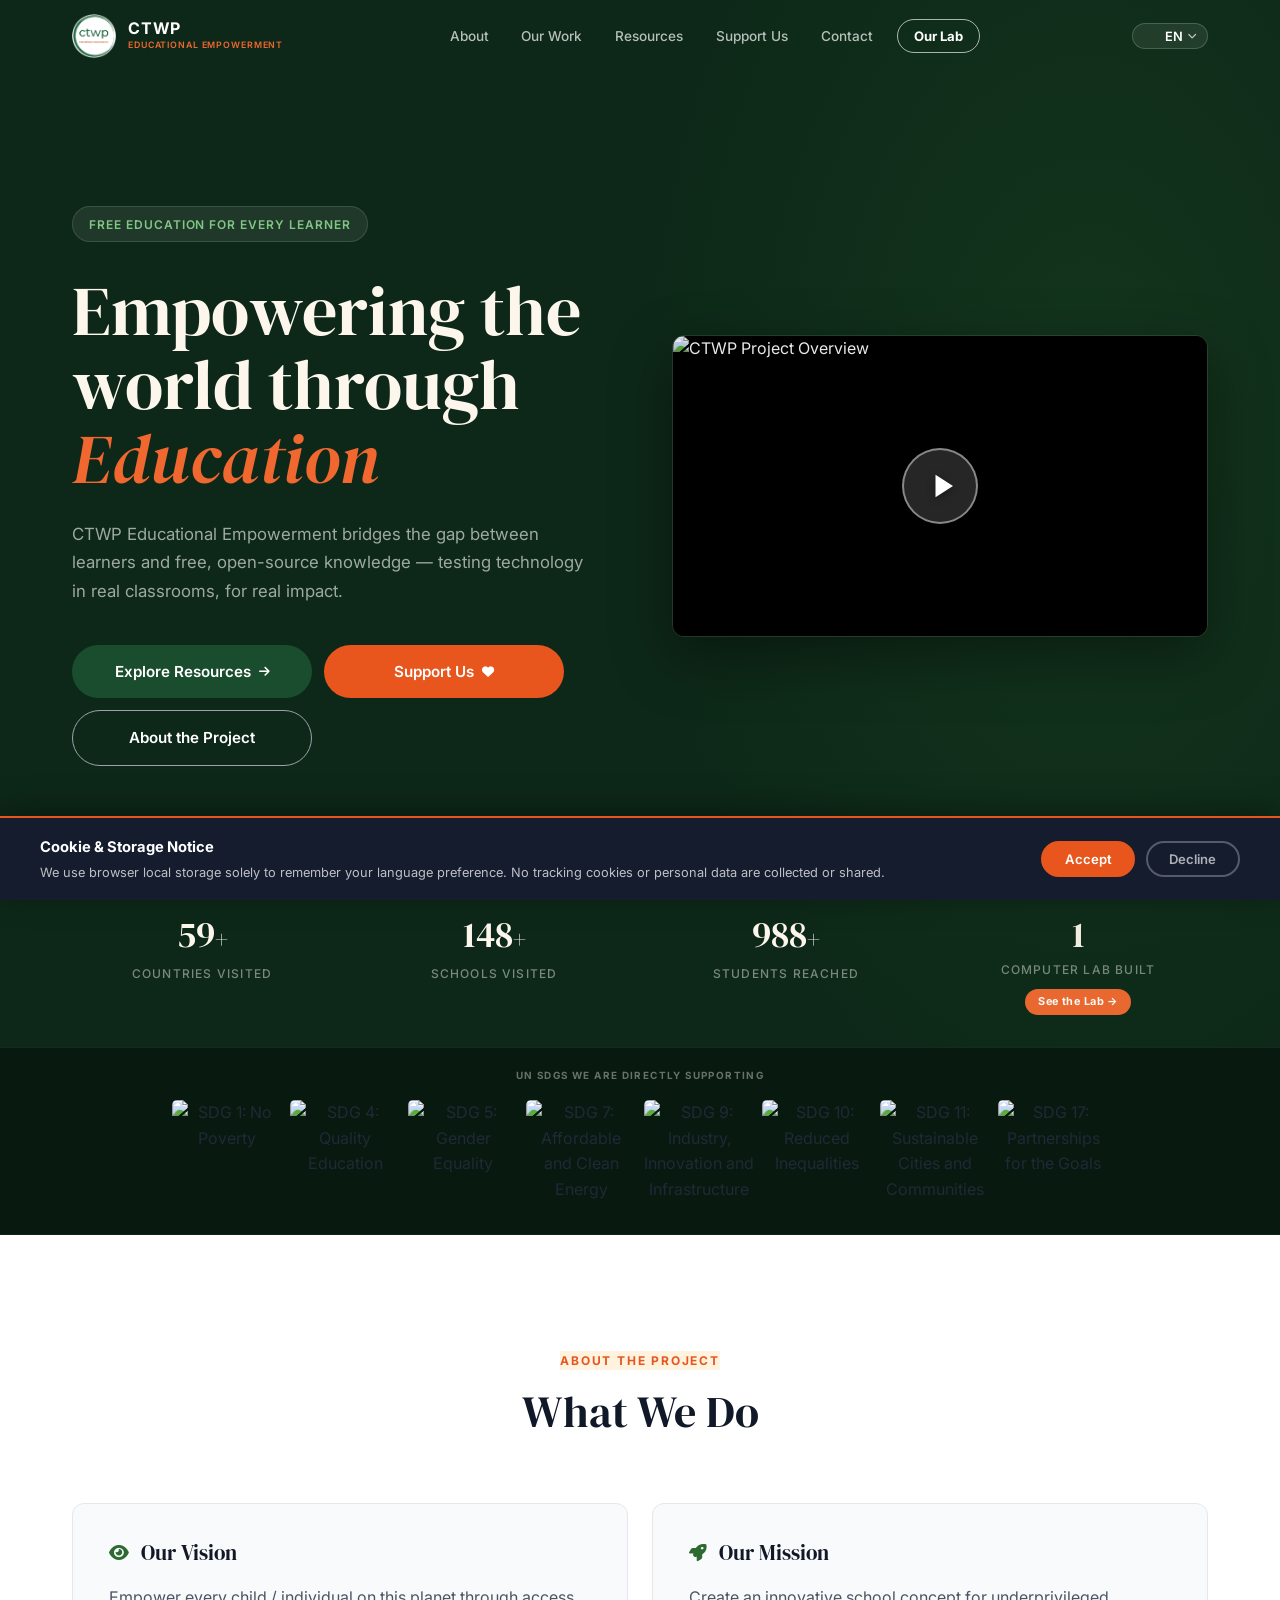
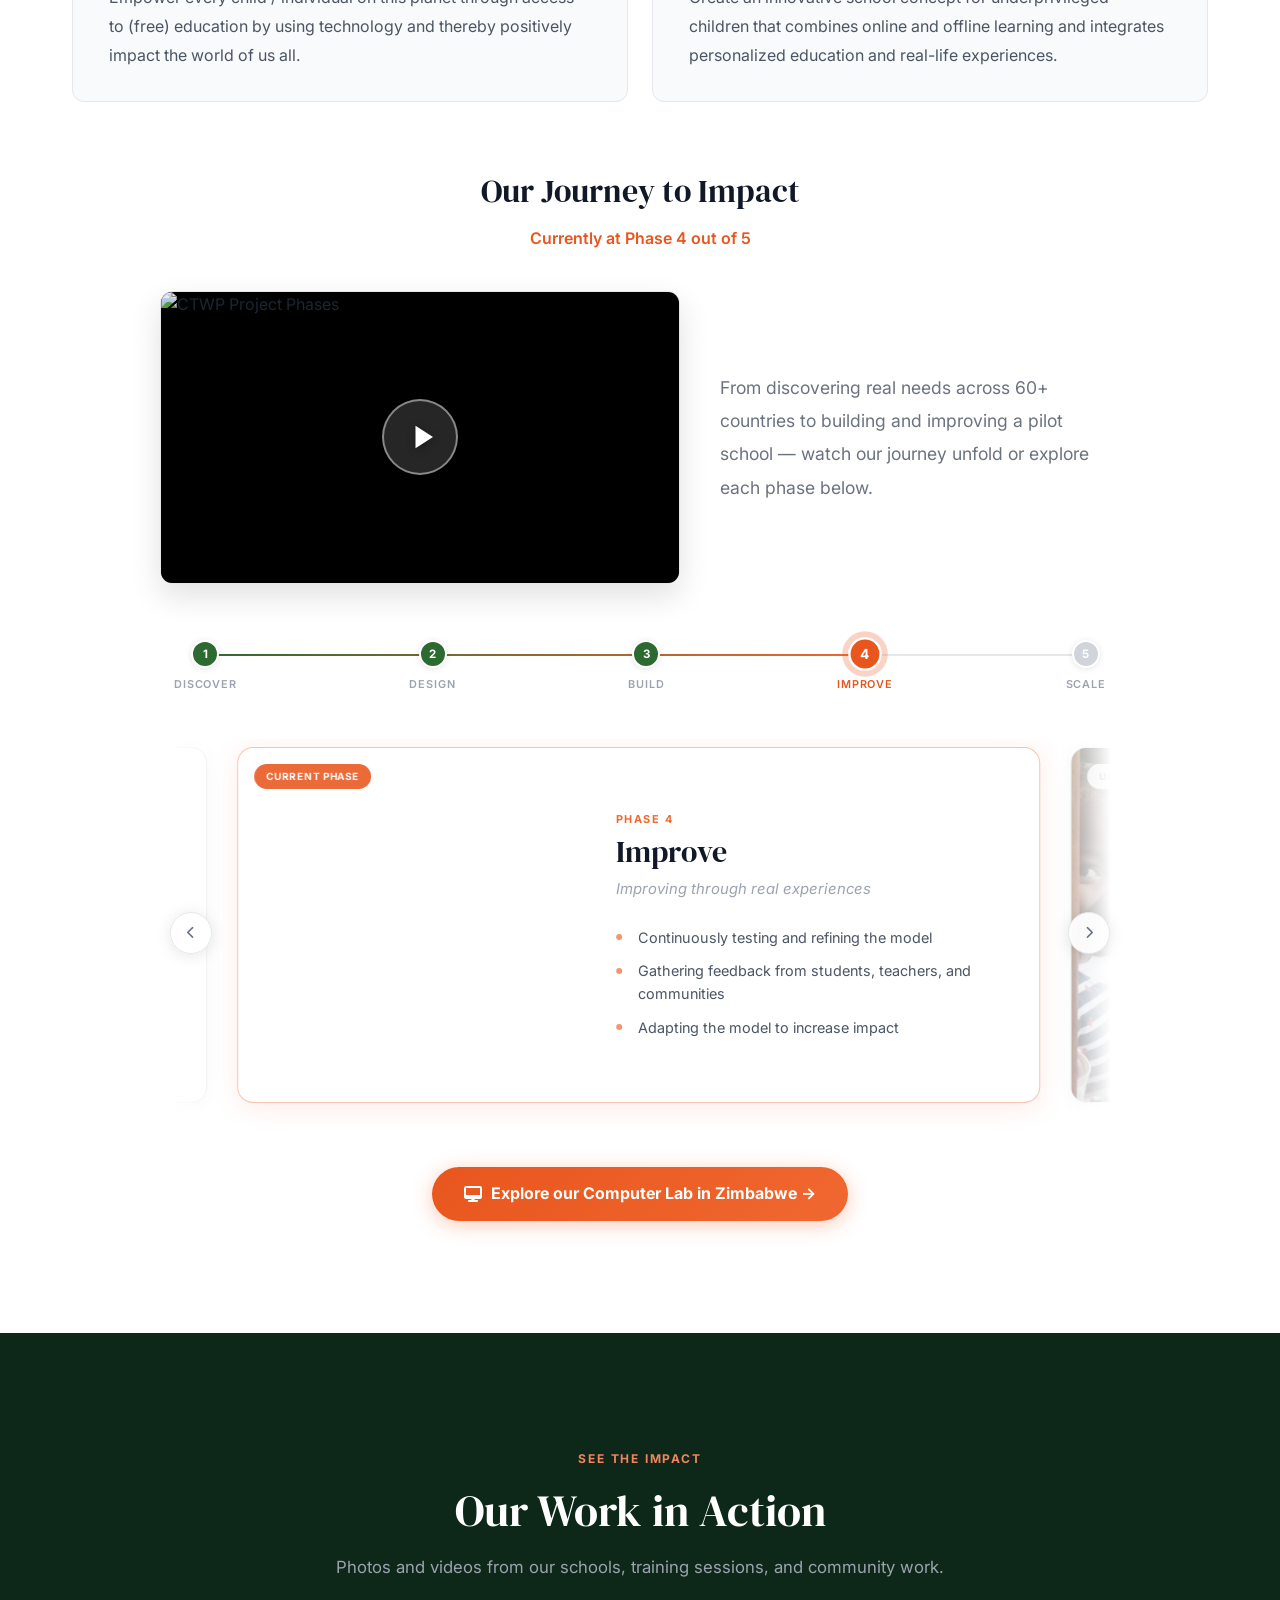
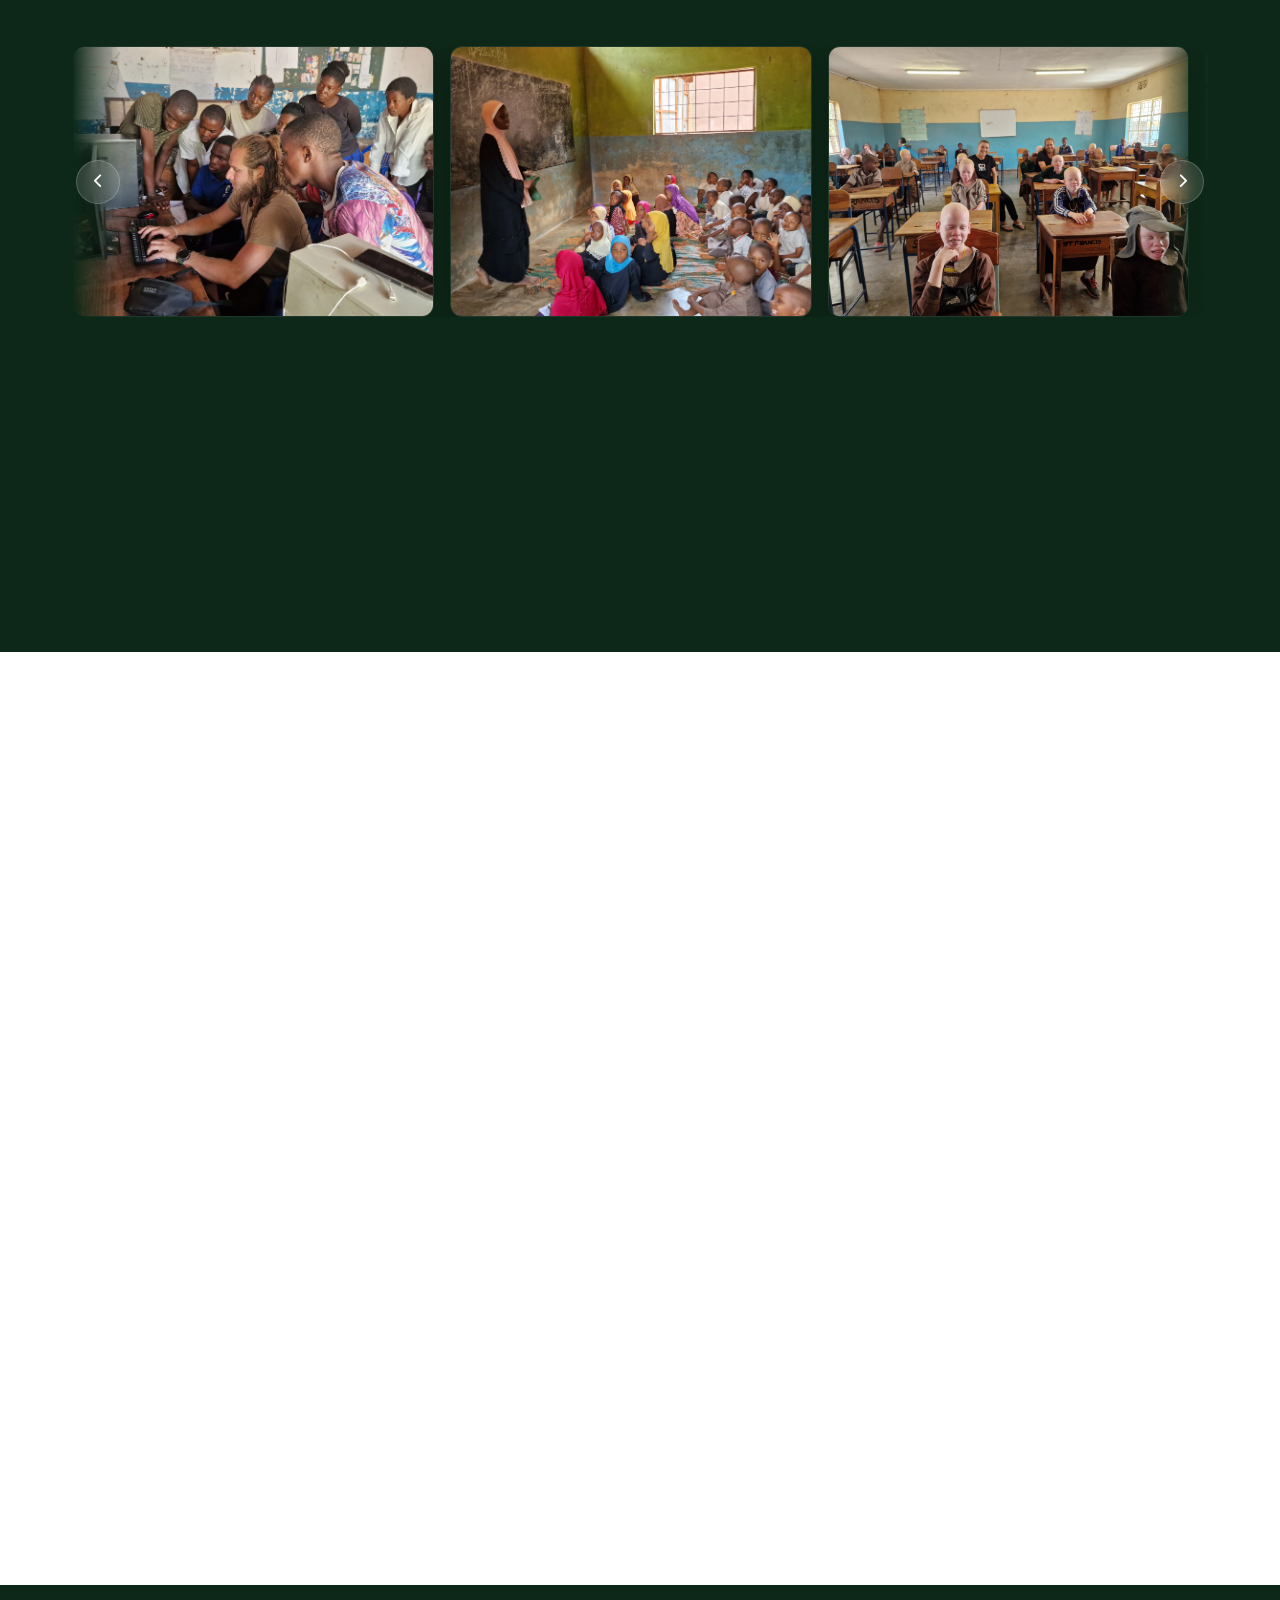
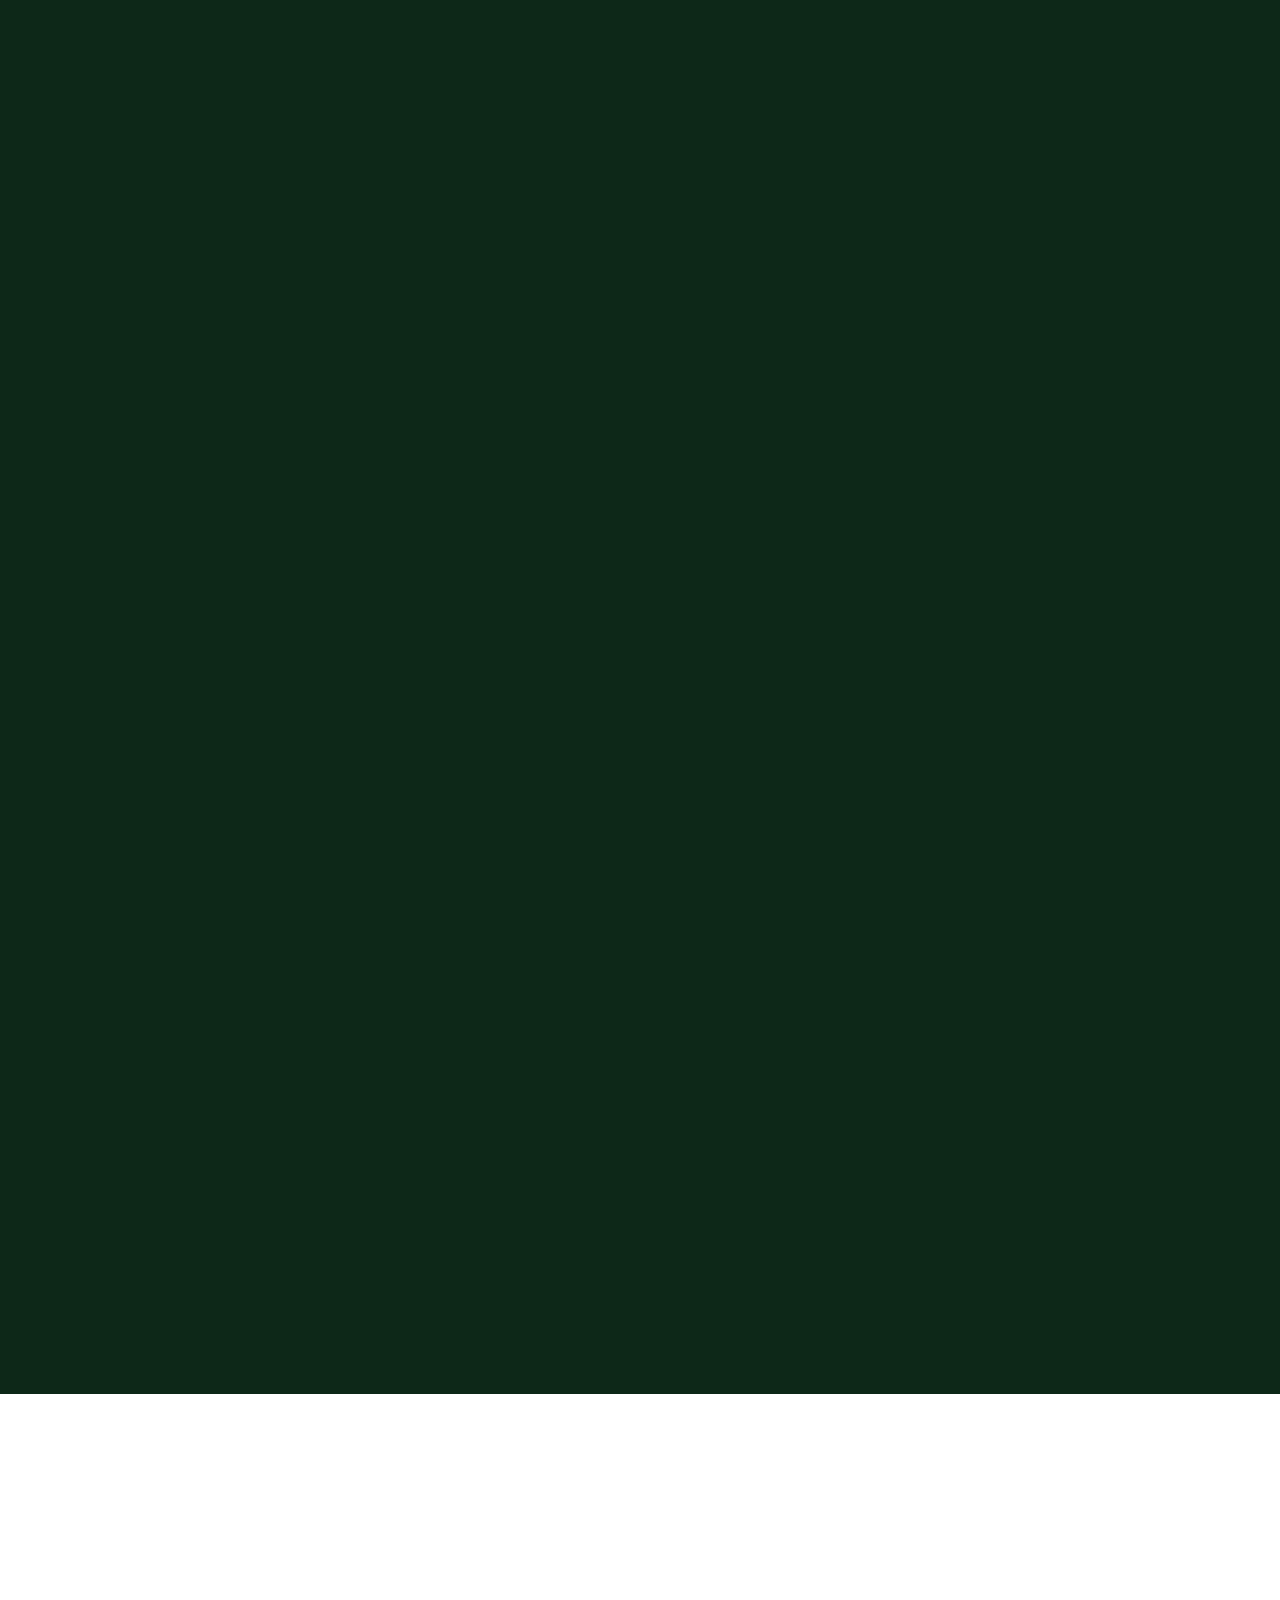
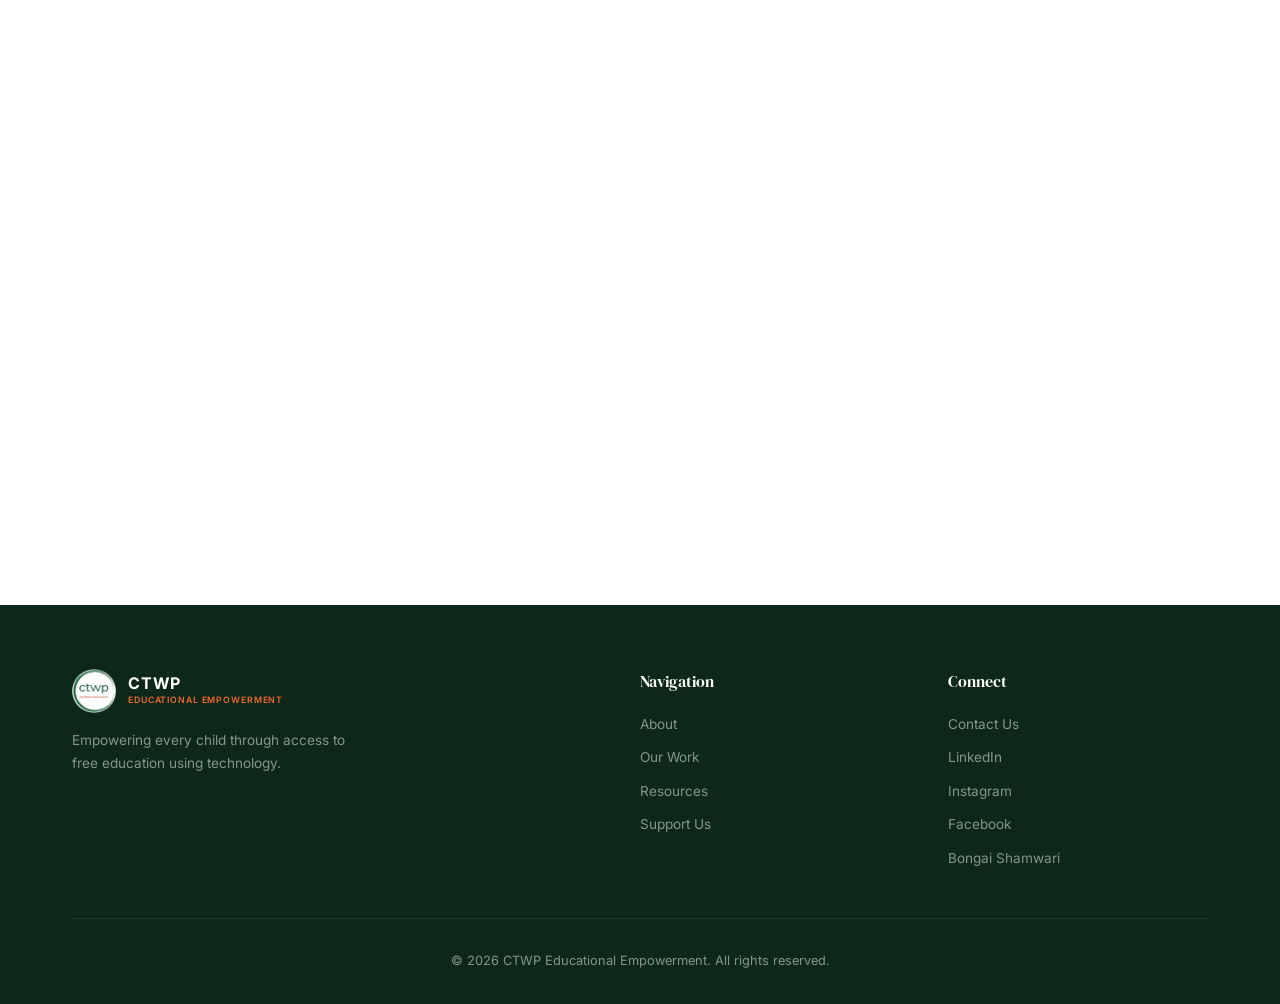
==== commit f29bc71d: "Full site review: code quality, inline styles, SEO pass 1 Formatting / code: - Fix LinkedIn URL typo" ====
--- a/index.html
+++ b/index.html
@@ -6,10 +6,11 @@
   <meta name="description" content="CTWP Educational Empowerment offers free, curated learning resources for K–12 students, teachers, and university students — and builds computer labs for children in Zimbabwe and across Africa.">
   <meta name="keywords" content="free educational resources, education Africa, CTWP educational empowerment, digital education Zimbabwe, free learning resources, NGO education, teacher resources, student resources">
   <meta name="author" content="CTWP Educational Empowerment">
-  <meta name="robots" content="index, follow">
+  <meta name="robots" content="index, follow, max-snippet:-1, max-image-preview:large">
   <title>CTWP Educational Empowerment | Free Learning Resources for Students &amp; Teachers</title>
-  <!-- Canonical -->
+  <!-- Canonical + Sitemap -->
   <link rel="canonical" href="https://www.ctwp-education.eu.org/">
+  <link rel="sitemap" type="application/xml" href="/sitemap.xml">
   <!-- Open Graph -->
   <meta property="og:type" content="website">
   <meta property="og:url" content="https://www.ctwp-education.eu.org/">
@@ -17,6 +18,8 @@
   <meta property="og:title" content="CTWP Educational Empowerment | Free Learning Resources for Students &amp; Teachers">
   <meta property="og:description" content="Free curated learning resources for K–12 students, teachers, and university students — plus digital education projects in underserved communities across Africa.">
   <meta property="og:image" content="https://www.ctwp-education.eu.org/assets/images/Malawi_Salima_Classroom.webp">
+  <meta property="og:image:width" content="1200">
+  <meta property="og:image:height" content="630">
   <meta property="og:locale" content="en_US">
   <meta property="og:locale:alternate" content="de_DE">
   <meta property="og:locale:alternate" content="es_ES">
@@ -33,6 +36,7 @@
   <meta name="twitter:title" content="CTWP Educational Empowerment | Free Learning Resources">
   <meta name="twitter:description" content="Free curated learning resources for K–12 students, teachers, and university students — plus digital education projects in Africa.">
   <meta name="twitter:image" content="https://www.ctwp-education.eu.org/assets/images/Malawi_Salima_Classroom.webp">
+  <meta name="theme-color" content="#0d2818">
   <!-- JSON-LD: Organization -->
   <script type="application/ld+json">
   {
@@ -42,11 +46,14 @@
     "url": "https://www.ctwp-education.eu.org/",
     "logo": "https://www.ctwp-education.eu.org/assets/images/Logos/ctwp%20logo%20round.webp",
     "description": "CTWP Educational Empowerment provides free educational resources for students and teachers worldwide, and builds digital learning infrastructure in underserved communities.",
-    "foundingLocation": {
-      "@type": "Place",
-      "name": "Basel, Switzerland"
-    },
+    "foundingLocation": {"@type": "Place", "name": "Basel, Switzerland"},
     "areaServed": "Worldwide",
+    "inLanguage": ["en", "de", "es", "pt", "fr"],
+    "sameAs": [
+      "https://ch.linkedin.com/company/ctwp-educational-empowerment",
+      "https://www.instagram.com/ctwp_educationalempowerment/",
+      "https://www.facebook.com/profile.php?id=100091277141645"
+    ],
     "knowsAbout": ["Digital Education", "Free Learning Resources", "Educational Technology", "Africa Development"],
     "hasOfferCatalog": {
       "@type": "OfferCatalog",
@@ -65,11 +72,12 @@
   <link rel="preconnect" href="https://images.unsplash.com">
   <link rel="preconnect" href="https://cdnjs.cloudflare.com">
   <link rel="preconnect" href="https://cdn.jsdelivr.net">
+  <link rel="preconnect" href="https://sdgs.un.org">
   <link rel="dns-prefetch" href="https://www.youtube-nocookie.com">
   <link rel="dns-prefetch" href="https://i.ytimg.com">
 
   <!-- Critical CSS (blocking) -->
-  <link rel="stylesheet" href="assets/css/style.css?v=25">
+  <link rel="stylesheet" href="assets/css/style.css?v=26">
 
   <!-- Non-render-blocking: Google Fonts -->
   <link rel="preload" as="style" href="https://fonts.googleapis.com/css2?family=DM+Serif+Display:ital@0;1&family=Inter:wght@300;400;500;600;700&display=swap" onload="this.onload=null;this.rel='stylesheet'">
@@ -151,7 +159,7 @@
       </li>
       <li><a href="#support" class="mobile-link" data-i18n="nav.support">Support Us</a></li>
       <li><a href="#contact" class="mobile-link" data-i18n="nav.contact">Contact</a></li>
-      <li><a href="lab.html" class="nav-btn-lab" data-i18n="nav.lab" style="margin-left:0;margin-top:0.25rem;">Our Lab</a></li>
+      <li><a href="lab.html" class="nav-btn-lab" data-i18n="nav.lab">Our Lab</a></li>
     </ul>
   </div>
 
@@ -218,14 +226,14 @@
   <div class="sdg-band">
     <span class="sdg-band-label" data-i18n="sdg.label">UN SDGs We Support</span>
     <div class="sdg-icons">
-      <a href="https://sdgs.un.org/goals/goal1" target="_blank" rel="noopener" title="SDG 1: No Poverty"><img src="https://sdgs.un.org/sites/default/files/goals/E_SDG_Icons-01.jpg" alt="SDG 1: No Poverty" loading="lazy"></a>
-      <a href="https://sdgs.un.org/goals/goal4" target="_blank" rel="noopener" title="SDG 4: Quality Education"><img src="https://sdgs.un.org/sites/default/files/goals/E_SDG_Icons-04.jpg" alt="SDG 4: Quality Education" loading="lazy"></a>
-      <a href="https://sdgs.un.org/goals/goal5" target="_blank" rel="noopener" title="SDG 5: Gender Equality"><img src="https://sdgs.un.org/sites/default/files/goals/E_SDG_Icons-05.jpg" alt="SDG 5: Gender Equality" loading="lazy"></a>
-      <a href="https://sdgs.un.org/goals/goal7" target="_blank" rel="noopener" title="SDG 7: Affordable and Clean Energy"><img src="https://sdgs.un.org/sites/default/files/goals/E_SDG_Icons-07.jpg" alt="SDG 7: Affordable and Clean Energy" loading="lazy"></a>
-      <a href="https://sdgs.un.org/goals/goal9" target="_blank" rel="noopener" title="SDG 9: Industry, Innovation and Infrastructure"><img src="https://sdgs.un.org/sites/default/files/goals/E_SDG_Icons-09.jpg" alt="SDG 9: Industry, Innovation and Infrastructure" loading="lazy"></a>
-      <a href="https://sdgs.un.org/goals/goal10" target="_blank" rel="noopener" title="SDG 10: Reduced Inequalities"><img src="https://sdgs.un.org/sites/default/files/goals/E_SDG_Icons-10.jpg" alt="SDG 10: Reduced Inequalities" loading="lazy"></a>
-      <a href="https://sdgs.un.org/goals/goal11" target="_blank" rel="noopener" title="SDG 11: Sustainable Cities and Communities"><img src="https://sdgs.un.org/sites/default/files/goals/E_SDG_Icons-11.jpg" alt="SDG 11: Sustainable Cities and Communities" loading="lazy"></a>
-      <a href="https://sdgs.un.org/goals/goal17" target="_blank" rel="noopener" title="SDG 17: Partnerships for the Goals"><img src="https://sdgs.un.org/sites/default/files/goals/E_SDG_Icons-17.jpg" alt="SDG 17: Partnerships for the Goals" loading="lazy"></a>
+      <a href="https://sdgs.un.org/goals/goal1" target="_blank" rel="noopener noreferrer" title="SDG 1: No Poverty"><img src="https://sdgs.un.org/sites/default/files/goals/E_SDG_Icons-01.jpg" alt="SDG 1: No Poverty" loading="lazy"></a>
+      <a href="https://sdgs.un.org/goals/goal4" target="_blank" rel="noopener noreferrer" title="SDG 4: Quality Education"><img src="https://sdgs.un.org/sites/default/files/goals/E_SDG_Icons-04.jpg" alt="SDG 4: Quality Education" loading="lazy"></a>
+      <a href="https://sdgs.un.org/goals/goal5" target="_blank" rel="noopener noreferrer" title="SDG 5: Gender Equality"><img src="https://sdgs.un.org/sites/default/files/goals/E_SDG_Icons-05.jpg" alt="SDG 5: Gender Equality" loading="lazy"></a>
+      <a href="https://sdgs.un.org/goals/goal7" target="_blank" rel="noopener noreferrer" title="SDG 7: Affordable and Clean Energy"><img src="https://sdgs.un.org/sites/default/files/goals/E_SDG_Icons-07.jpg" alt="SDG 7: Affordable and Clean Energy" loading="lazy"></a>
+      <a href="https://sdgs.un.org/goals/goal9" target="_blank" rel="noopener noreferrer" title="SDG 9: Industry, Innovation and Infrastructure"><img src="https://sdgs.un.org/sites/default/files/goals/E_SDG_Icons-09.jpg" alt="SDG 9: Industry, Innovation and Infrastructure" loading="lazy"></a>
+      <a href="https://sdgs.un.org/goals/goal10" target="_blank" rel="noopener noreferrer" title="SDG 10: Reduced Inequalities"><img src="https://sdgs.un.org/sites/default/files/goals/E_SDG_Icons-10.jpg" alt="SDG 10: Reduced Inequalities" loading="lazy"></a>
+      <a href="https://sdgs.un.org/goals/goal11" target="_blank" rel="noopener noreferrer" title="SDG 11: Sustainable Cities and Communities"><img src="https://sdgs.un.org/sites/default/files/goals/E_SDG_Icons-11.jpg" alt="SDG 11: Sustainable Cities and Communities" loading="lazy"></a>
+      <a href="https://sdgs.un.org/goals/goal17" target="_blank" rel="noopener noreferrer" title="SDG 17: Partnerships for the Goals"><img src="https://sdgs.un.org/sites/default/files/goals/E_SDG_Icons-17.jpg" alt="SDG 17: Partnerships for the Goals" loading="lazy"></a>
     </div>
   </div>
 
@@ -349,7 +357,7 @@
               </div>
               <div class="phase-slide phase-active" data-phase="4">
                 <div class="phase-slide-media">
-                  <video autoplay muted loop playsinline style="width:100%;height:100%;object-fit:cover;position:absolute;inset:0;">
+                  <video autoplay muted loop playsinline class="hero-video-fill">
                     <source src="assets/images/VID-20260209-WA0001.mp4" type="video/mp4">
                   </video>
                   <div class="phase-badge" data-i18n="badge.current">Current Phase</div>
@@ -439,16 +447,16 @@
       <div class="social-bar" data-animate="fade-up">
         <h4 data-i18n="gallery.follow">Follow Our Journey</h4>
         <div class="social-bar-links">
-          <a href="https://ch.linkedin.com/company/ctwp-educationlempowerment" target="_blank" rel="noopener" class="social-bar-link">
+          <a href="https://ch.linkedin.com/company/ctwp-educational-empowerment" target="_blank" rel="noopener noreferrer" class="social-bar-link">
             <i class="fab fa-linkedin-in"></i><span>LinkedIn</span>
           </a>
-          <a href="https://www.instagram.com/ctwp_educationalempowerment/" target="_blank" rel="noopener" class="social-bar-link">
+          <a href="https://www.instagram.com/ctwp_educationalempowerment/" target="_blank" rel="noopener noreferrer" class="social-bar-link">
             <i class="fab fa-instagram"></i><span>Instagram</span>
           </a>
-          <a href="https://www.facebook.com/profile.php?id=100091277141645" target="_blank" rel="noopener" class="social-bar-link">
+          <a href="https://www.facebook.com/profile.php?id=100091277141645" target="_blank" rel="noopener noreferrer" class="social-bar-link">
             <i class="fab fa-facebook-f"></i><span>Facebook</span>
           </a>
-          <a href="https://bongai-shamwari.org/en/" target="_blank" rel="noopener" class="social-bar-link">
+          <a href="https://bongai-shamwari.org/en/" target="_blank" rel="noopener noreferrer" class="social-bar-link">
             <i class="fas fa-school"></i><span>Bongai Shamwari</span>
           </a>
         </div>
@@ -576,7 +584,7 @@
           <p data-i18n="cta.desc">100% of donations go directly to education programs. Bank transfers have zero transaction fees.</p>
         </div>
         <div class="donate-cta-buttons">
-          <a href="https://bongai-shamwari.org/en/donations-digital-education/" target="_blank" rel="noopener" class="btn btn-accent btn-lg">
+          <a href="https://bongai-shamwari.org/en/donations-digital-education/" target="_blank" rel="noopener noreferrer" class="btn btn-accent btn-lg">
             <span data-i18n="cta.donate">Donate Now</span>
             <i class="fas fa-heart"></i>
           </a>
@@ -591,19 +599,19 @@
       <div class="sponsors-lane" data-animate="fade-up">
         <p class="sponsors-label" data-i18n="sponsors.label">Our Partners &amp; Sponsors</p>
         <div class="sponsors-row">
-          <a href="https://www.trelleborg.com/en" target="_blank" rel="noopener" class="sponsor-item sponsor-main">
+          <a href="https://www.trelleborg.com/en" target="_blank" rel="noopener noreferrer" class="sponsor-item sponsor-main">
             <img src="assets/images/Logos/Trelleborg Corporate logo.webp" alt="Trelleborg" loading="lazy">
             <span class="sponsor-tag" data-i18n="sponsor.main_sponsor">Main Sponsor</span>
           </a>
-          <a href="https://bongai-shamwari.org/en/" target="_blank" rel="noopener" class="sponsor-item sponsor-main">
+          <a href="https://bongai-shamwari.org/en/" target="_blank" rel="noopener noreferrer" class="sponsor-item sponsor-main">
             <img src="assets/images/Logos/logo_bongai-shamwari.webp" alt="Bongai Shamwari" loading="lazy">
             <span class="sponsor-tag" data-i18n="sponsor.main_partner">Main Partner</span>
           </a>
-          <a href="https://tns.hr/" target="_blank" rel="noopener" class="sponsor-item sponsor-main sponsor-tight">
+          <a href="https://tns.hr/" target="_blank" rel="noopener noreferrer" class="sponsor-item sponsor-main sponsor-tight">
             <img src="assets/images/Logos/logo-ti-nisi-sam.webp" alt="Ti Nisi Sam" loading="lazy">
             <span class="sponsor-tag" data-i18n="sponsor.partner">Partner</span>
           </a>
-          <a href="https://gogetfunding.com/zavrsimo-izgradnju-veros-home-doma-za-djecu-u-podnozju-kilimanjara/" target="_blank" rel="noopener" class="sponsor-item sponsor-main sponsor-tight sponsor-zoom">
+          <a href="https://gogetfunding.com/zavrsimo-izgradnju-veros-home-doma-za-djecu-u-podnozju-kilimanjara/" target="_blank" rel="noopener noreferrer" class="sponsor-item sponsor-main sponsor-tight sponsor-zoom">
             <img src="assets/images/Logos/logo-veros-home-2.webp" alt="Vero's Home" loading="lazy">
             <span class="sponsor-tag" data-i18n="sponsor.partner">Partner</span>
           </a>
@@ -640,9 +648,9 @@
             </div>
           </div>
           <div class="social-links">
-            <a href="https://ch.linkedin.com/company/ctwp-educationlempowerment" target="_blank" rel="noopener" class="social-link" aria-label="LinkedIn"><i class="fab fa-linkedin-in"></i></a>
-            <a href="https://www.instagram.com/ctwp_educationalempowerment/" target="_blank" rel="noopener" class="social-link" aria-label="Instagram"><i class="fab fa-instagram"></i></a>
-            <a href="https://www.facebook.com/profile.php?id=100091277141645" target="_blank" rel="noopener" class="social-link" aria-label="Facebook"><i class="fab fa-facebook-f"></i></a>
+            <a href="https://ch.linkedin.com/company/ctwp-educational-empowerment" target="_blank" rel="noopener noreferrer" class="social-link" aria-label="LinkedIn"><i class="fab fa-linkedin-in"></i></a>
+            <a href="https://www.instagram.com/ctwp_educationalempowerment/" target="_blank" rel="noopener noreferrer" class="social-link" aria-label="Instagram"><i class="fab fa-instagram"></i></a>
+            <a href="https://www.facebook.com/profile.php?id=100091277141645" target="_blank" rel="noopener noreferrer" class="social-link" aria-label="Facebook"><i class="fab fa-facebook-f"></i></a>
           </div>
         </div>
         <div class="contact-right" data-animate="fade-up" data-delay="100">
@@ -710,10 +718,10 @@
           <h4 data-i18n="footer.connect">Connect</h4>
           <ul>
             <li><a href="#contact" data-i18n="footer.contact">Contact Us</a></li>
-            <li><a href="https://ch.linkedin.com/company/ctwp-educationlempowerment" target="_blank" rel="noopener">LinkedIn</a></li>
-            <li><a href="https://www.instagram.com/ctwp_educationalempowerment/" target="_blank" rel="noopener">Instagram</a></li>
-            <li><a href="https://www.facebook.com/profile.php?id=100091277141645" target="_blank" rel="noopener">Facebook</a></li>
-            <li><a href="https://bongai-shamwari.org/en/" target="_blank" rel="noopener">Bongai Shamwari</a></li>
+            <li><a href="https://ch.linkedin.com/company/ctwp-educational-empowerment" target="_blank" rel="noopener noreferrer">LinkedIn</a></li>
+            <li><a href="https://www.instagram.com/ctwp_educationalempowerment/" target="_blank" rel="noopener noreferrer">Instagram</a></li>
+            <li><a href="https://www.facebook.com/profile.php?id=100091277141645" target="_blank" rel="noopener noreferrer">Facebook</a></li>
+            <li><a href="https://bongai-shamwari.org/en/" target="_blank" rel="noopener noreferrer">Bongai Shamwari</a></li>
           </ul>
         </div>
       </div>
--- a/assets/css/style.css
+++ b/assets/css/style.css
@@ -364,6 +364,11 @@
 .lang-opt.lang-active { opacity: 1; background: rgba(255,255,255,0.07); }
 .lang-opt .fi { width: 1.2em; height: 0.9em; border-radius: 2px; flex-shrink: 0; }
 .lang-trigger-flag { width: 1.2em; height: 0.9em; border-radius: 2px; flex-shrink: 0; }
+
+/* Mobile menu lab link reset (avoids inline styles) */
+.mobile-nav-links .nav-btn-lab { margin-left: 0; margin-top: 0.25rem; }
+/* Hero video full-cover fill */
+.hero-video-fill { width: 100%; height: 100%; object-fit: cover; position: absolute; inset: 0; }
 
 /* Hamburger */
 .hamburger { display: none; flex-direction: column; gap: 5px; padding: 0.5rem; }
